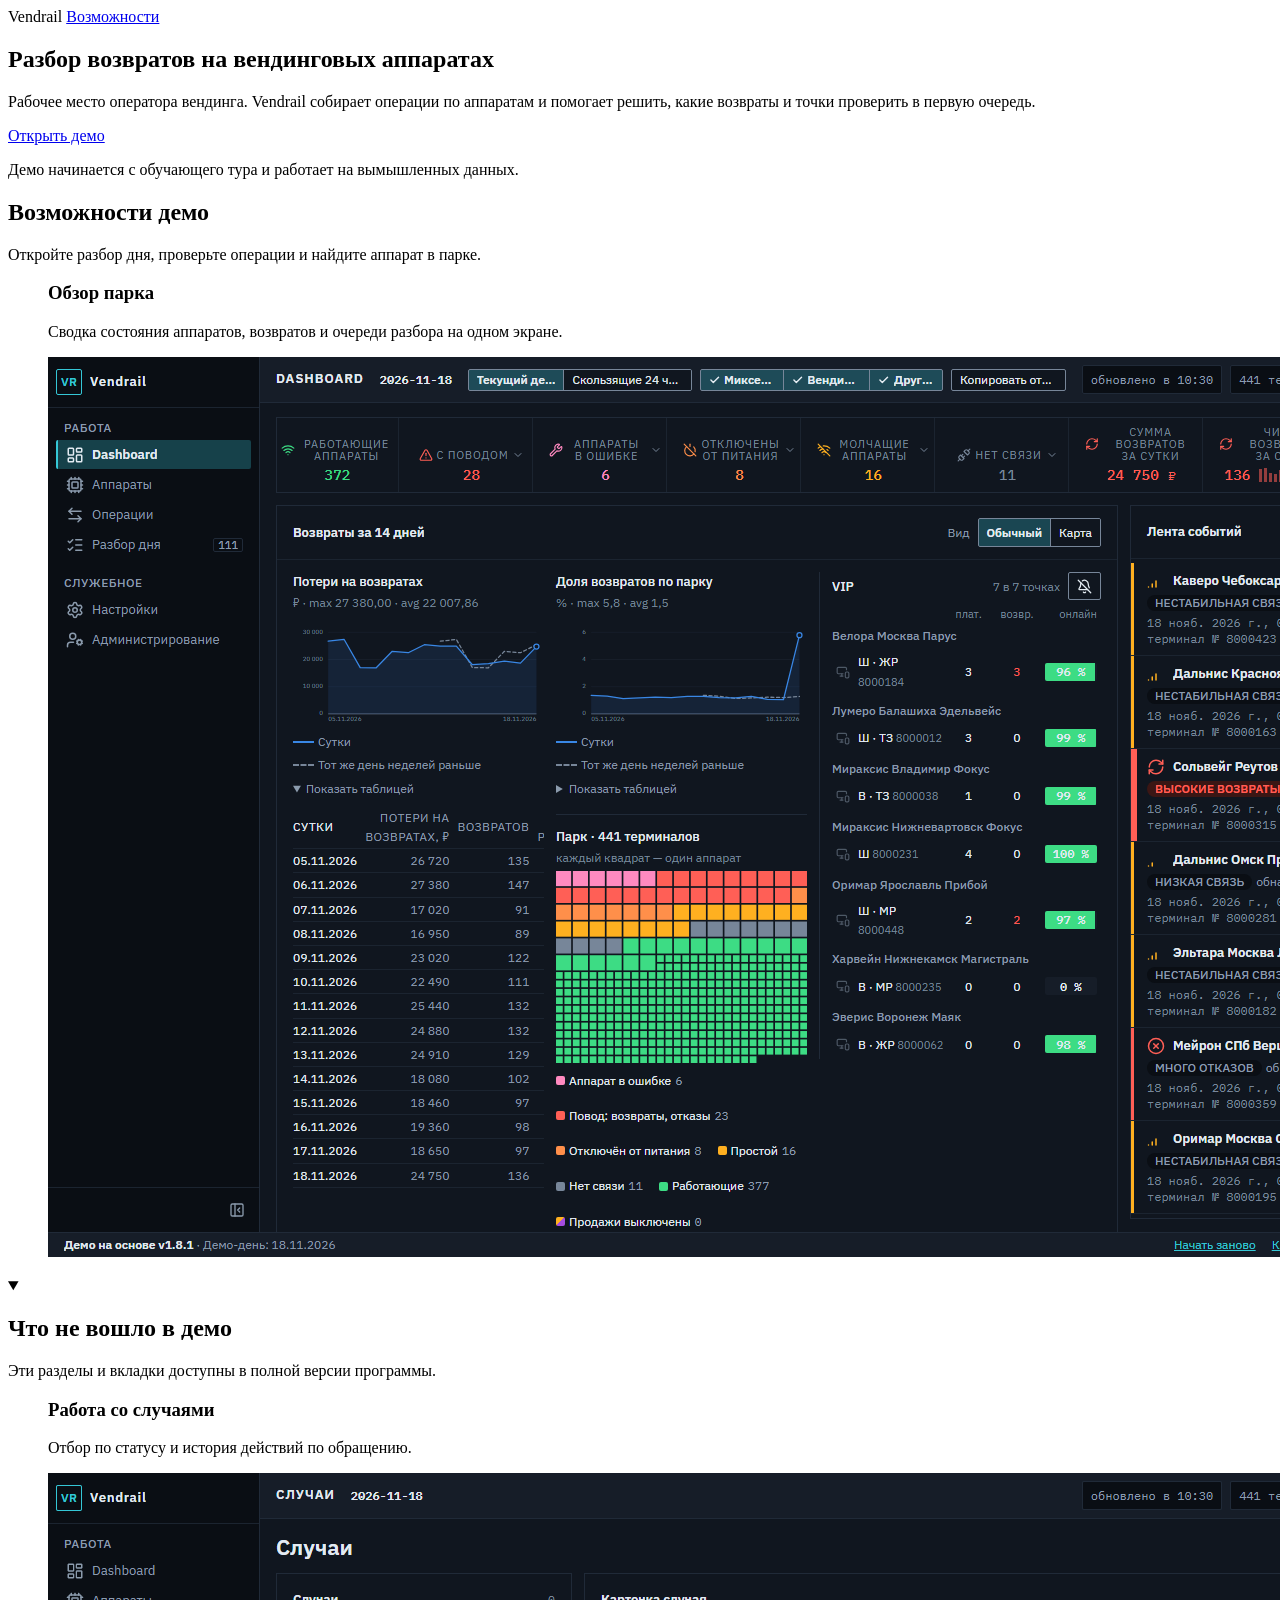
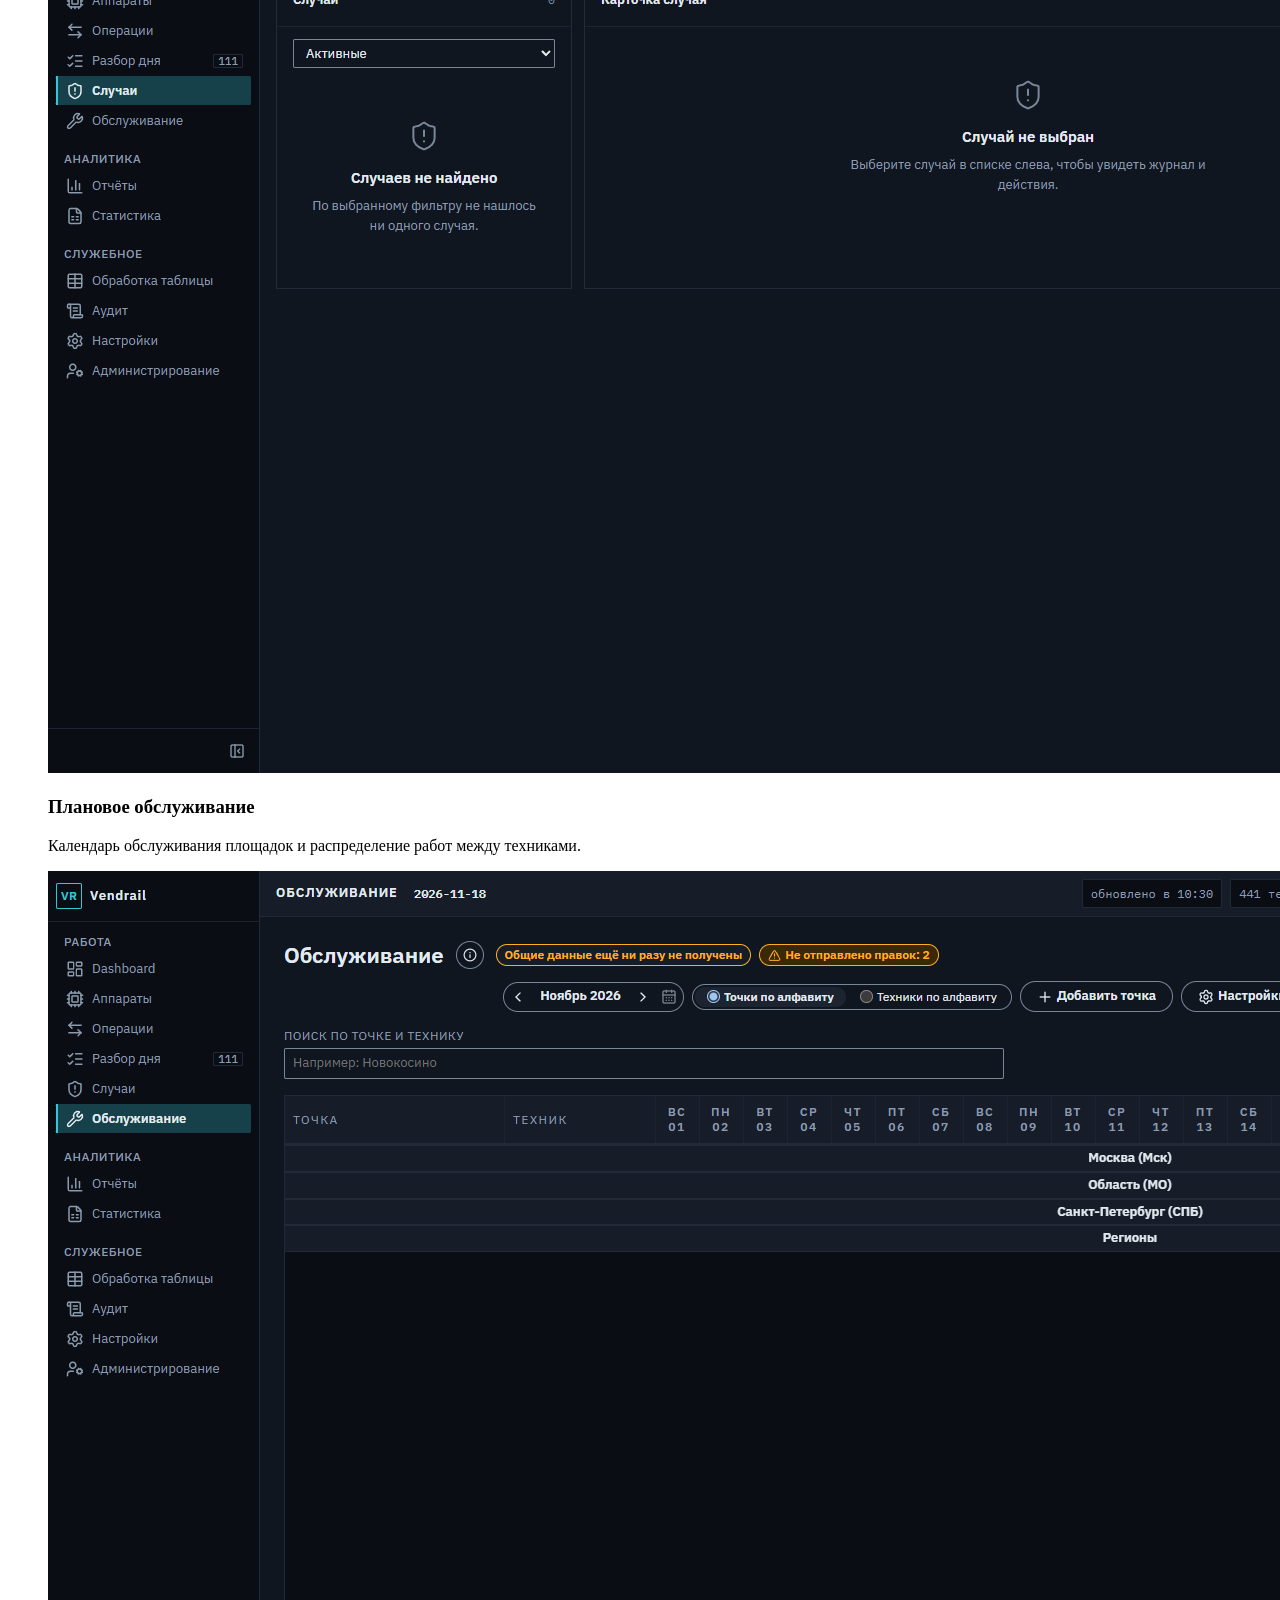
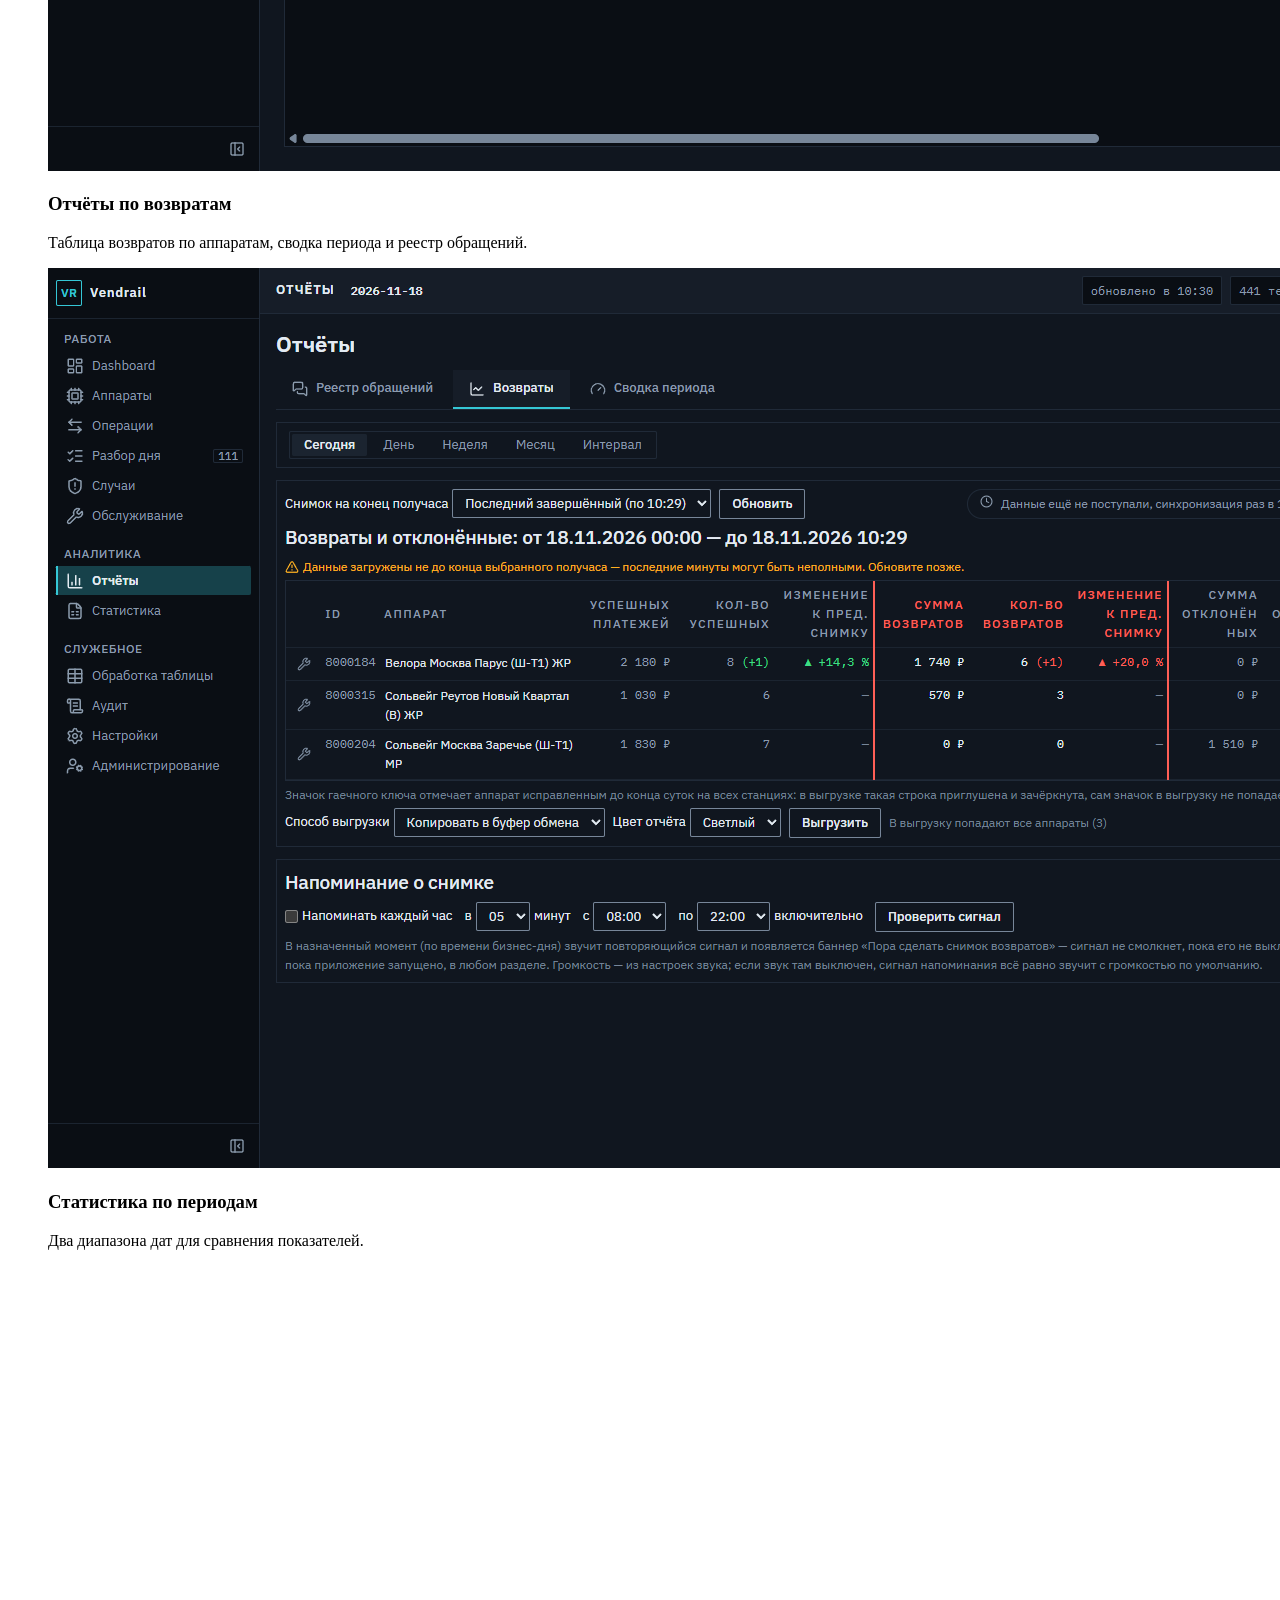
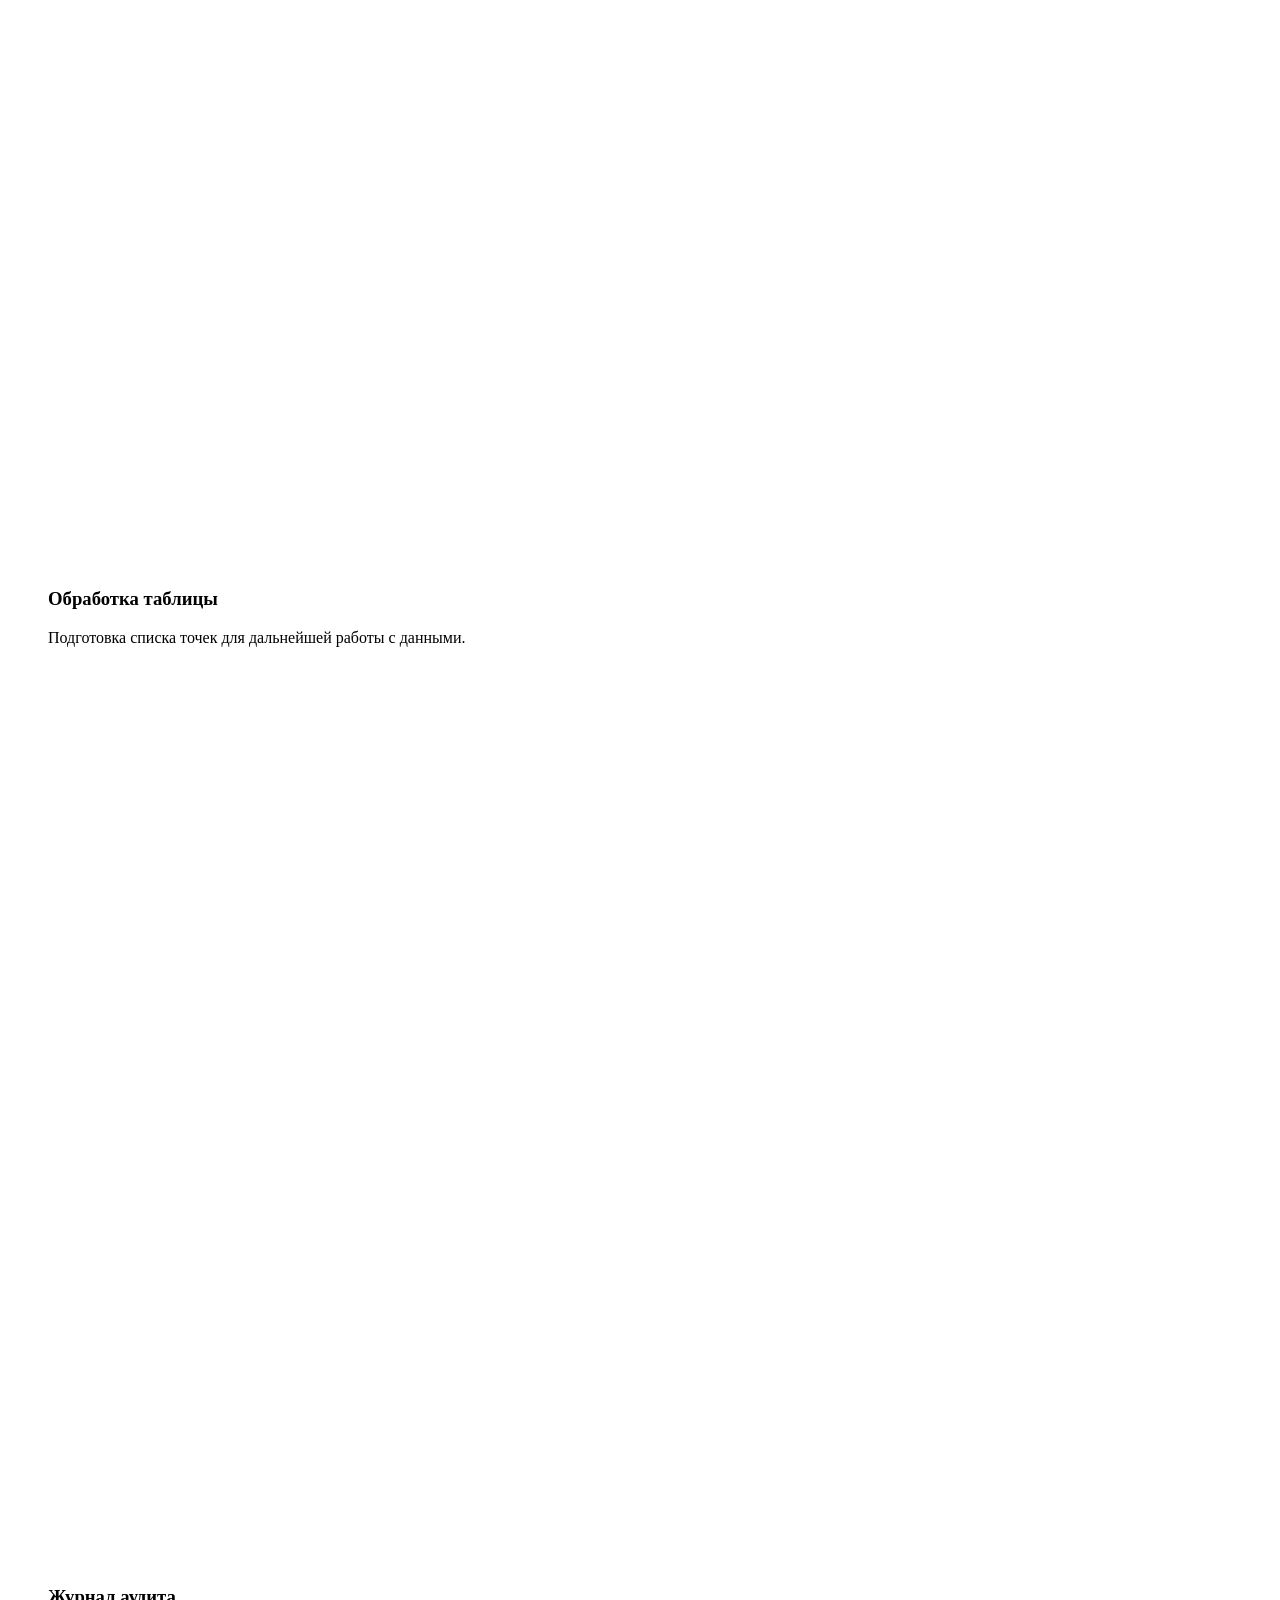
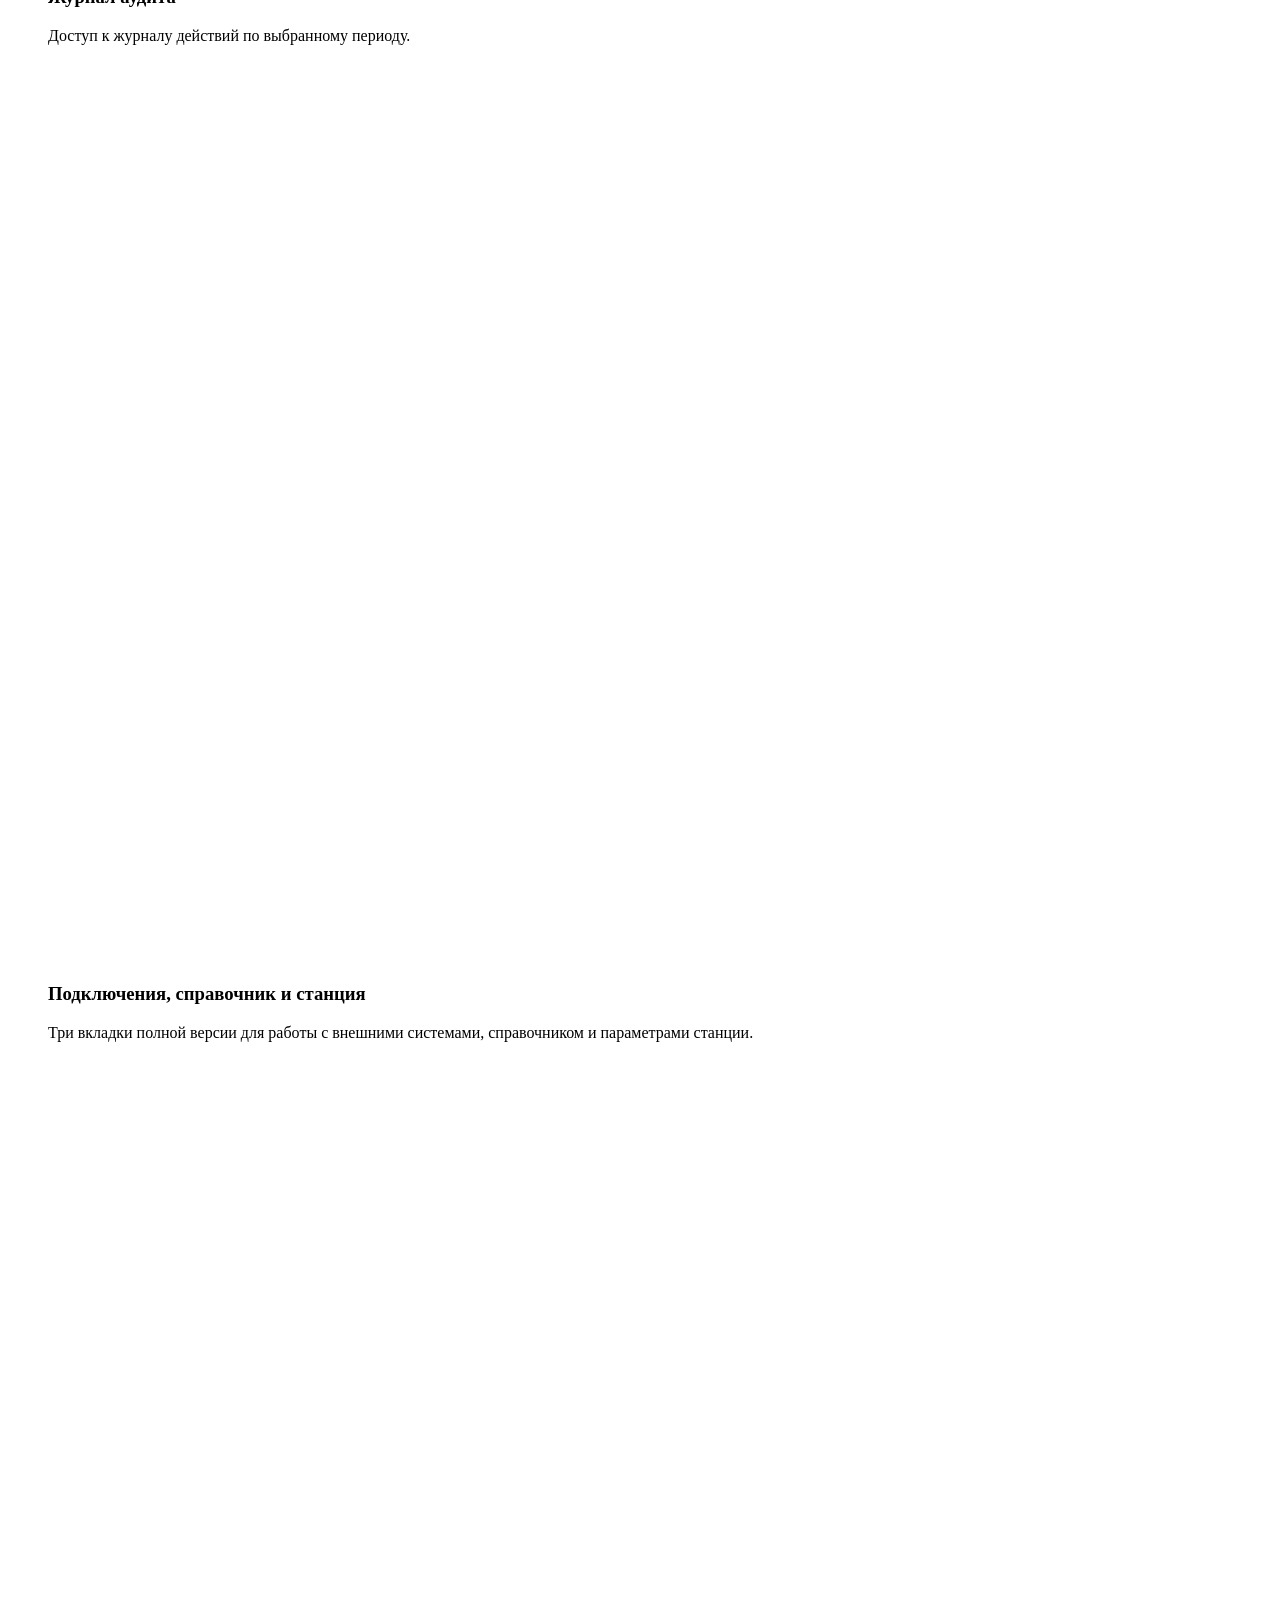
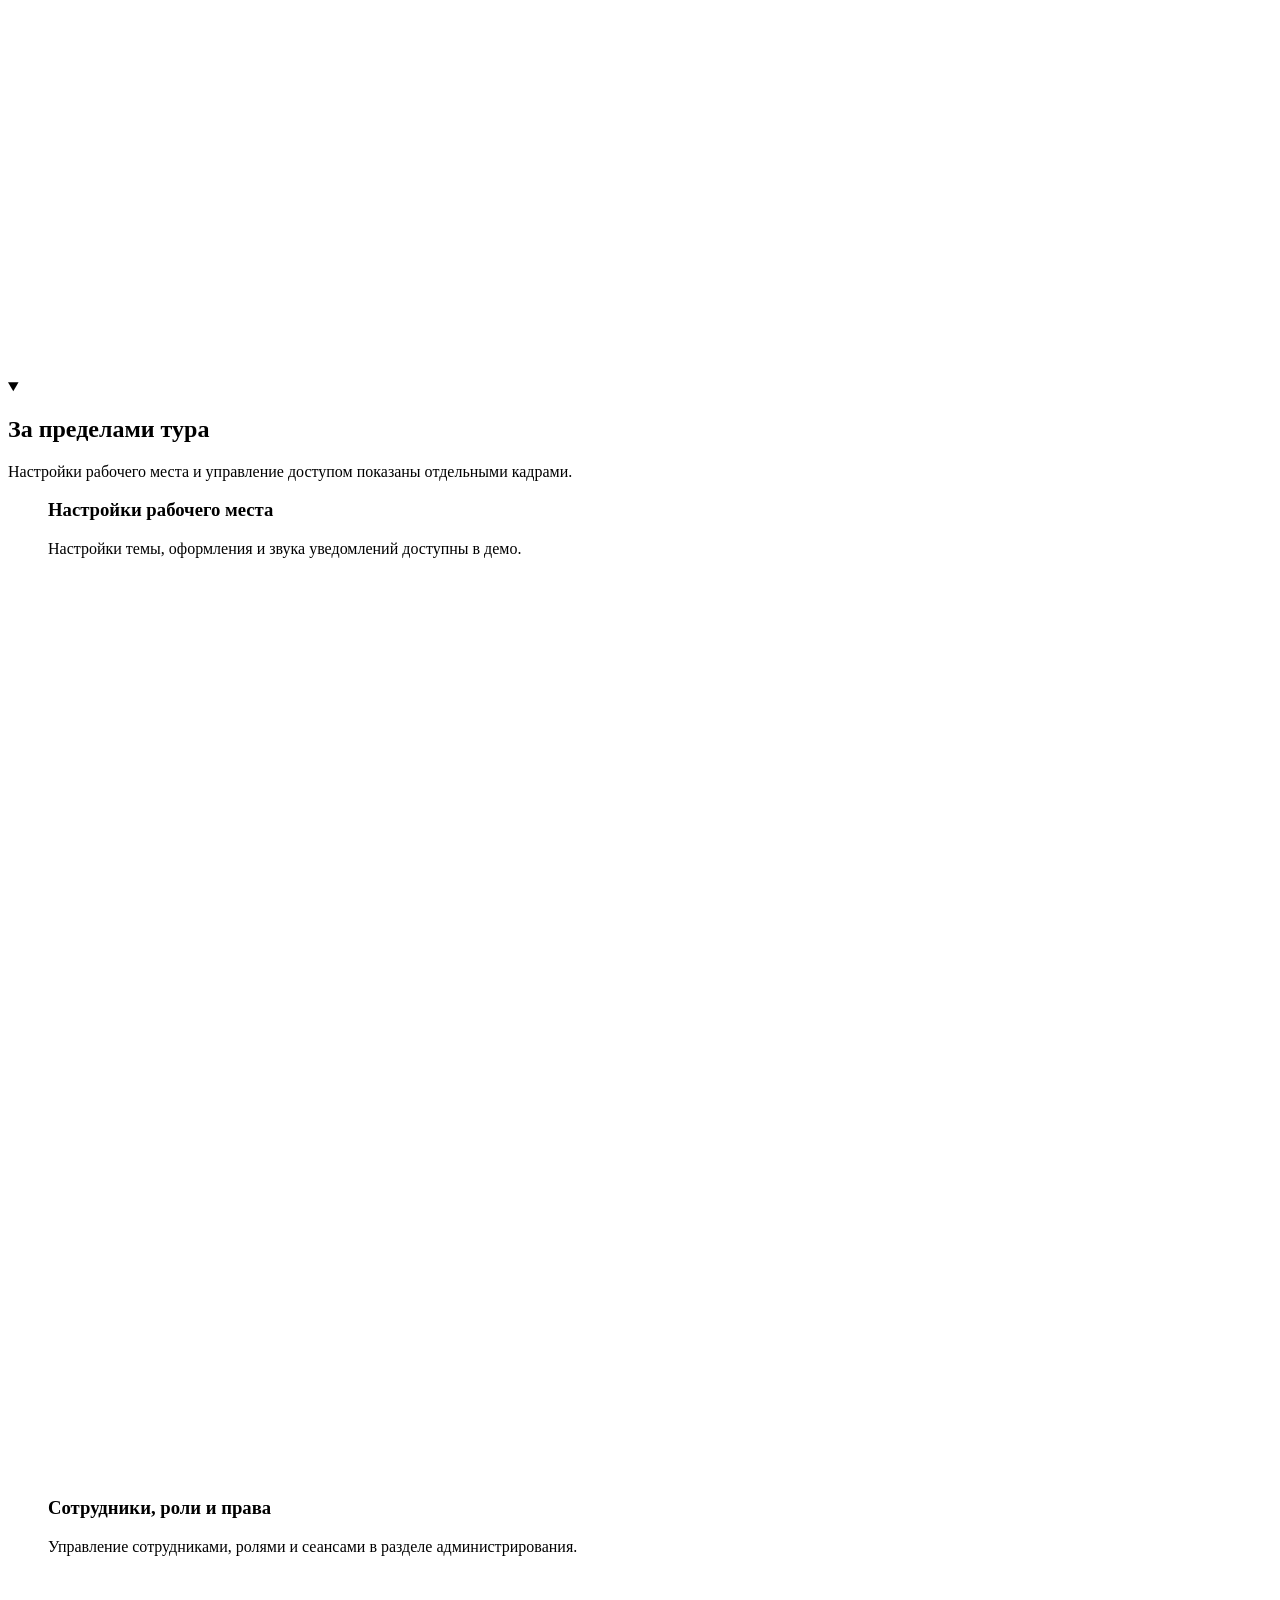
==== index.html @ b95a89e7 "site: restore ec18d0044195 {   "restoredFrom": "ec18d0044195898fd74615d93a159a1e157a59d4",   "treeSh" ====
<!doctype html>
<html lang="ru" data-skin="dispatch">
  <head>
    <meta charset="UTF-8">
    <meta name="viewport" content="width=device-width, initial-scale=1">
    <meta name="robots" content="noindex,nofollow">
    <!--
      Политика содержимого: страница статичная и без скриптов, всё грузится только с этого же адреса
      (стили, шрифты, скриншоты). Встроенных стилей и адресов data: нет. Директивы, которые не берут значение
      из default-src, заданы явно, как у демо.
    -->
    <meta
      http-equiv="Content-Security-Policy"
      content="default-src 'self'; script-src 'none'; style-src 'self'; img-src 'self'; font-src 'self'; connect-src 'none'; object-src 'none'; base-uri 'none'; form-action 'none'"
    >
    <title>Vendrail</title>
    <link rel="stylesheet" crossorigin href="/vendrail-site/assets/landing-CLgbYy-5.css">
  </head>
  <body>
    <header class="topbar">
    <div class="shell topbar-inner">
      <span class="wordmark">Vendrail</span>
      <a href="#features">Возможности</a>
    </div>
  </header>
  <main class="shell">
    <section class="intro" aria-labelledby="purpose">
      <h1 id="purpose">Разбор возвратов на вендинговых аппаратах</h1>
      <p class="intro-description">Рабочее место оператора вендинга. Vendrail собирает операции по аппаратам и помогает решить, какие возвраты и точки проверить в первую очередь.</p>
      <a class="demo-button" href="./demo/">Открыть демо</a>
      <p class="demo-note">Демо начинается с обучающего тура и работает на вымышленных данных.</p>
    </section>
    <section class="frame-group" aria-labelledby="features">
      <h2 id="features">Возможности демо</h2>
      <p>Откройте разбор дня, проверьте операции и найдите аппарат в парке.</p>
      <div class="frame-grid"><figure class="frame">
    <figcaption class="frame-copy">
      <h3>Обзор парка</h3>
      <p>Сводка состояния аппаратов, возвратов и очереди разбора на одном экране.</p>
    </figcaption>
    <picture>
          <source srcset="./screens/dashboard.webp" type="image/webp">
          <img src="./screens/dashboard.png" alt="Обзор парка Vendrail с показателями и очередью разбора." width="1440" height="900" loading="lazy">
        </picture>
  </figure></div>
    </section>
    <details class="frame-group" id="not-in-demo" open>
    <summary><h2>Что не вошло в демо</h2></summary>
    <p>Эти разделы и вкладки доступны в полной версии программы.</p>
    <div class="frame-grid"><figure class="frame">
    <figcaption class="frame-copy">
      <h3>Работа со случаями</h3>
      <p>Отбор по статусу и история действий по обращению.</p>
    </figcaption>
    <picture>
          <source srcset="./screens/incidents.webp" type="image/webp">
          <img src="./screens/incidents.png" alt="Экран раздела «Случаи» с фильтрами и списком обращений." width="1440" height="900" loading="lazy">
        </picture>
  </figure>
<figure class="frame">
    <figcaption class="frame-copy">
      <h3>Плановое обслуживание</h3>
      <p>Календарь обслуживания площадок и распределение работ между техниками.</p>
    </figcaption>
    <picture>
          <source srcset="./screens/maintenance.webp" type="image/webp">
          <img src="./screens/maintenance.png" alt="Календарь обслуживания с площадками и днями месяца." width="1440" height="900" loading="lazy">
        </picture>
  </figure>
<figure class="frame">
    <figcaption class="frame-copy">
      <h3>Отчёты по возвратам</h3>
      <p>Таблица возвратов по аппаратам, сводка периода и реестр обращений.</p>
    </figcaption>
    <picture>
          <source srcset="./screens/reports.webp" type="image/webp">
          <img src="./screens/reports.png" alt="Вкладка «Возвраты» в разделе «Отчёты»." width="1440" height="900" loading="lazy">
        </picture>
  </figure>
<figure class="frame">
    <figcaption class="frame-copy">
      <h3>Статистика по периодам</h3>
      <p>Два диапазона дат для сравнения показателей.</p>
    </figcaption>
    <picture>
          <source srcset="./screens/statistics.webp" type="image/webp">
          <img src="./screens/statistics.png" alt="Вкладка «Сравнение периодов» с выбором дат и кнопкой построения отчёта." width="1440" height="900" loading="lazy">
        </picture>
  </figure>
<figure class="frame">
    <figcaption class="frame-copy">
      <h3>Обработка таблицы</h3>
      <p>Подготовка списка точек для дальнейшей работы с данными.</p>
    </figcaption>
    <picture>
          <source srcset="./screens/table-processing.webp" type="image/webp">
          <img src="./screens/table-processing.png" alt="Конвертор раздела «Обработка таблицы» с полем ввода списка точек." width="1440" height="900" loading="lazy">
        </picture>
  </figure>
<figure class="frame">
    <figcaption class="frame-copy">
      <h3>Журнал аудита</h3>
      <p>Доступ к журналу действий по выбранному периоду.</p>
    </figcaption>
    <picture>
          <source srcset="./screens/audit.webp" type="image/webp">
          <img src="./screens/audit.png" alt="Журнал аудита с набором фильтров по периоду." width="1440" height="900" loading="lazy">
        </picture>
  </figure>
<figure class="frame">
    <figcaption class="frame-copy">
      <h3>Подключения, справочник и станция</h3>
      <p>Три вкладки полной версии для работы с внешними системами, справочником и параметрами станции.</p>
    </figcaption>
    <picture>
          <source srcset="./screens/settings-full.webp" type="image/webp">
          <img src="./screens/settings-full.png" alt="Панель настроек с вкладками «Подключения», «Справочник» и «Станция»." width="1440" height="900" loading="lazy">
        </picture>
  </figure></div>
  </details>
    <details class="frame-group" open>
    <summary><h2>За пределами тура</h2></summary>
    <p>Настройки рабочего места и управление доступом показаны отдельными кадрами.</p>
    <div class="frame-grid"><figure class="frame">
    <figcaption class="frame-copy">
      <h3>Настройки рабочего места</h3>
      <p>Настройки темы, оформления и звука уведомлений доступны в демо.</p>
    </figcaption>
    <picture>
          <source srcset="./screens/settings.webp" type="image/webp">
          <img src="./screens/settings.png" alt="Раздел «Настройки» на вкладке «Рабочее место»." width="1440" height="900" loading="lazy">
        </picture>
  </figure>
<figure class="frame">
    <figcaption class="frame-copy">
      <h3>Сотрудники, роли и права</h3>
      <p>Управление сотрудниками, ролями и сеансами в разделе администрирования.</p>
    </figcaption>
    <picture>
          <source srcset="./screens/admin.webp" type="image/webp">
          <img src="./screens/admin.png" alt="Раздел «Администрирование» со списком сотрудников." width="1440" height="900" loading="lazy">
        </picture>
  </figure></div>
  </details>
  </main>
  </body>
</html>
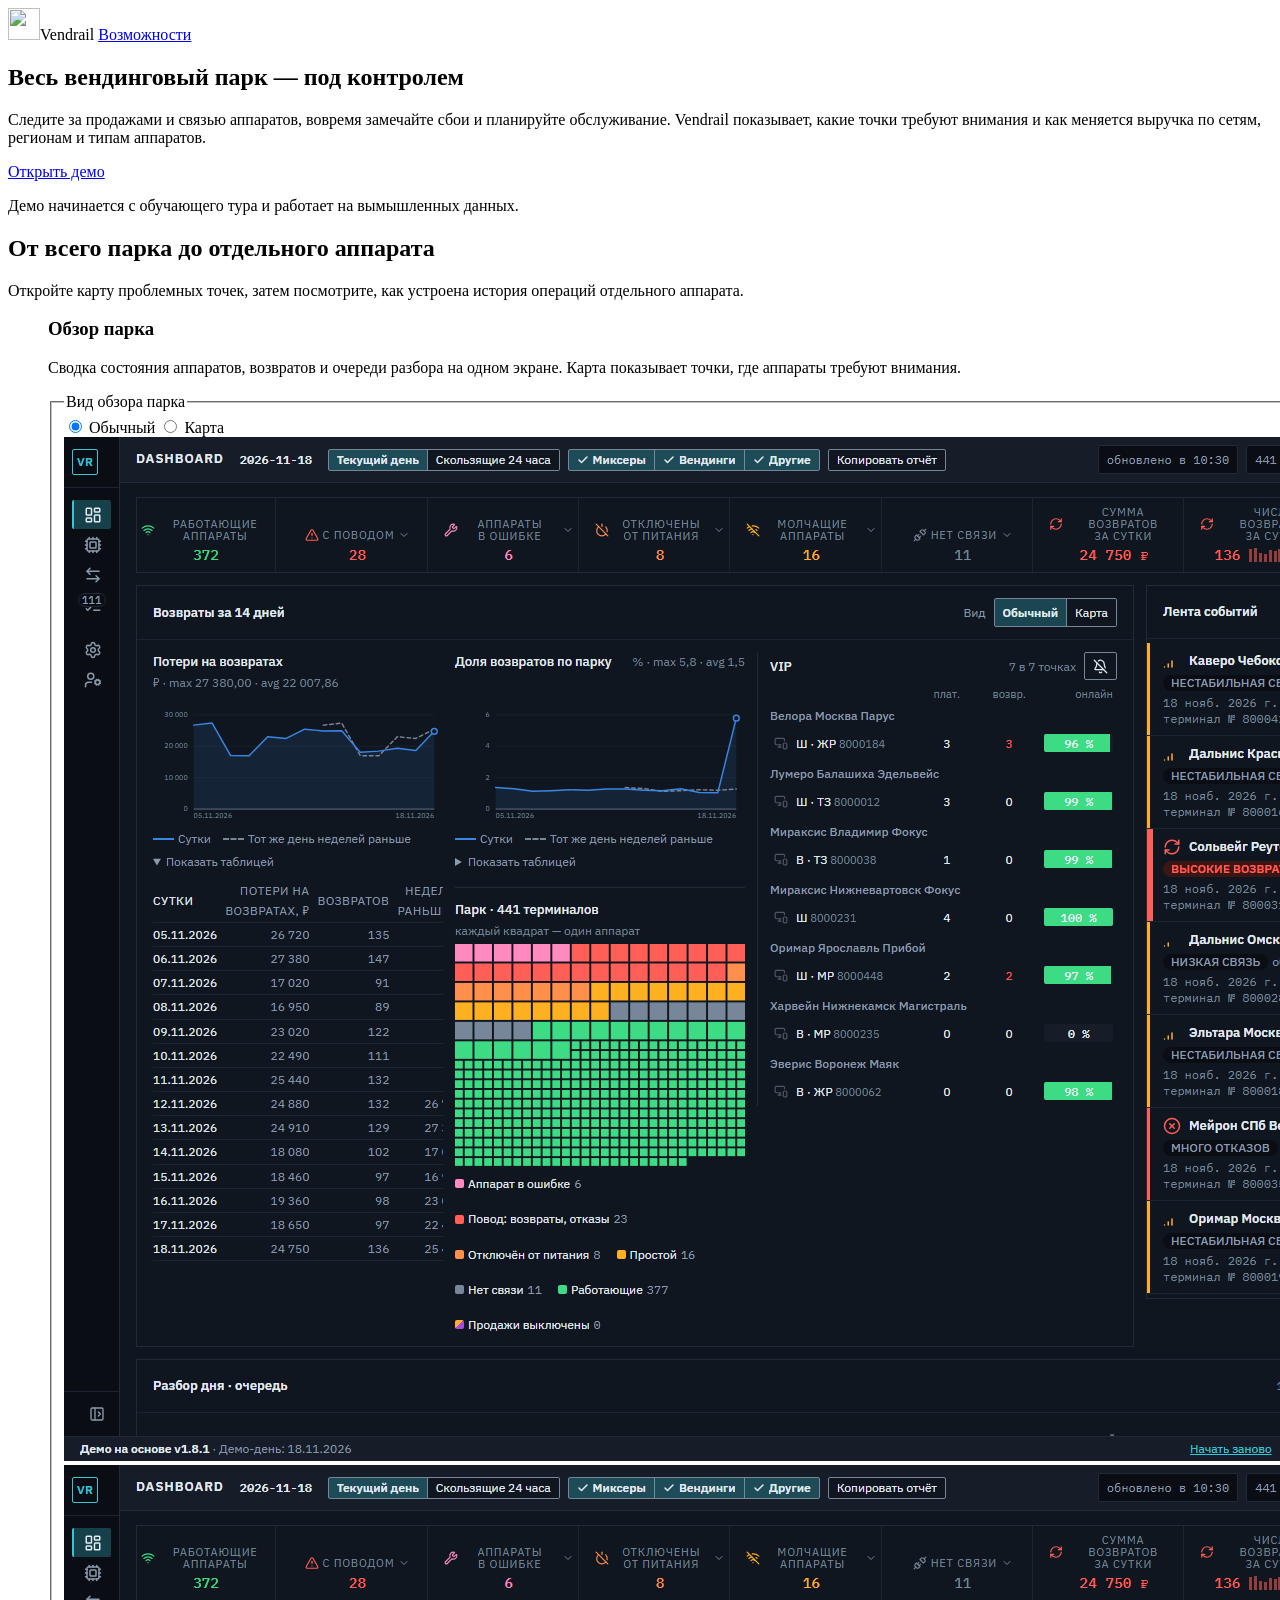
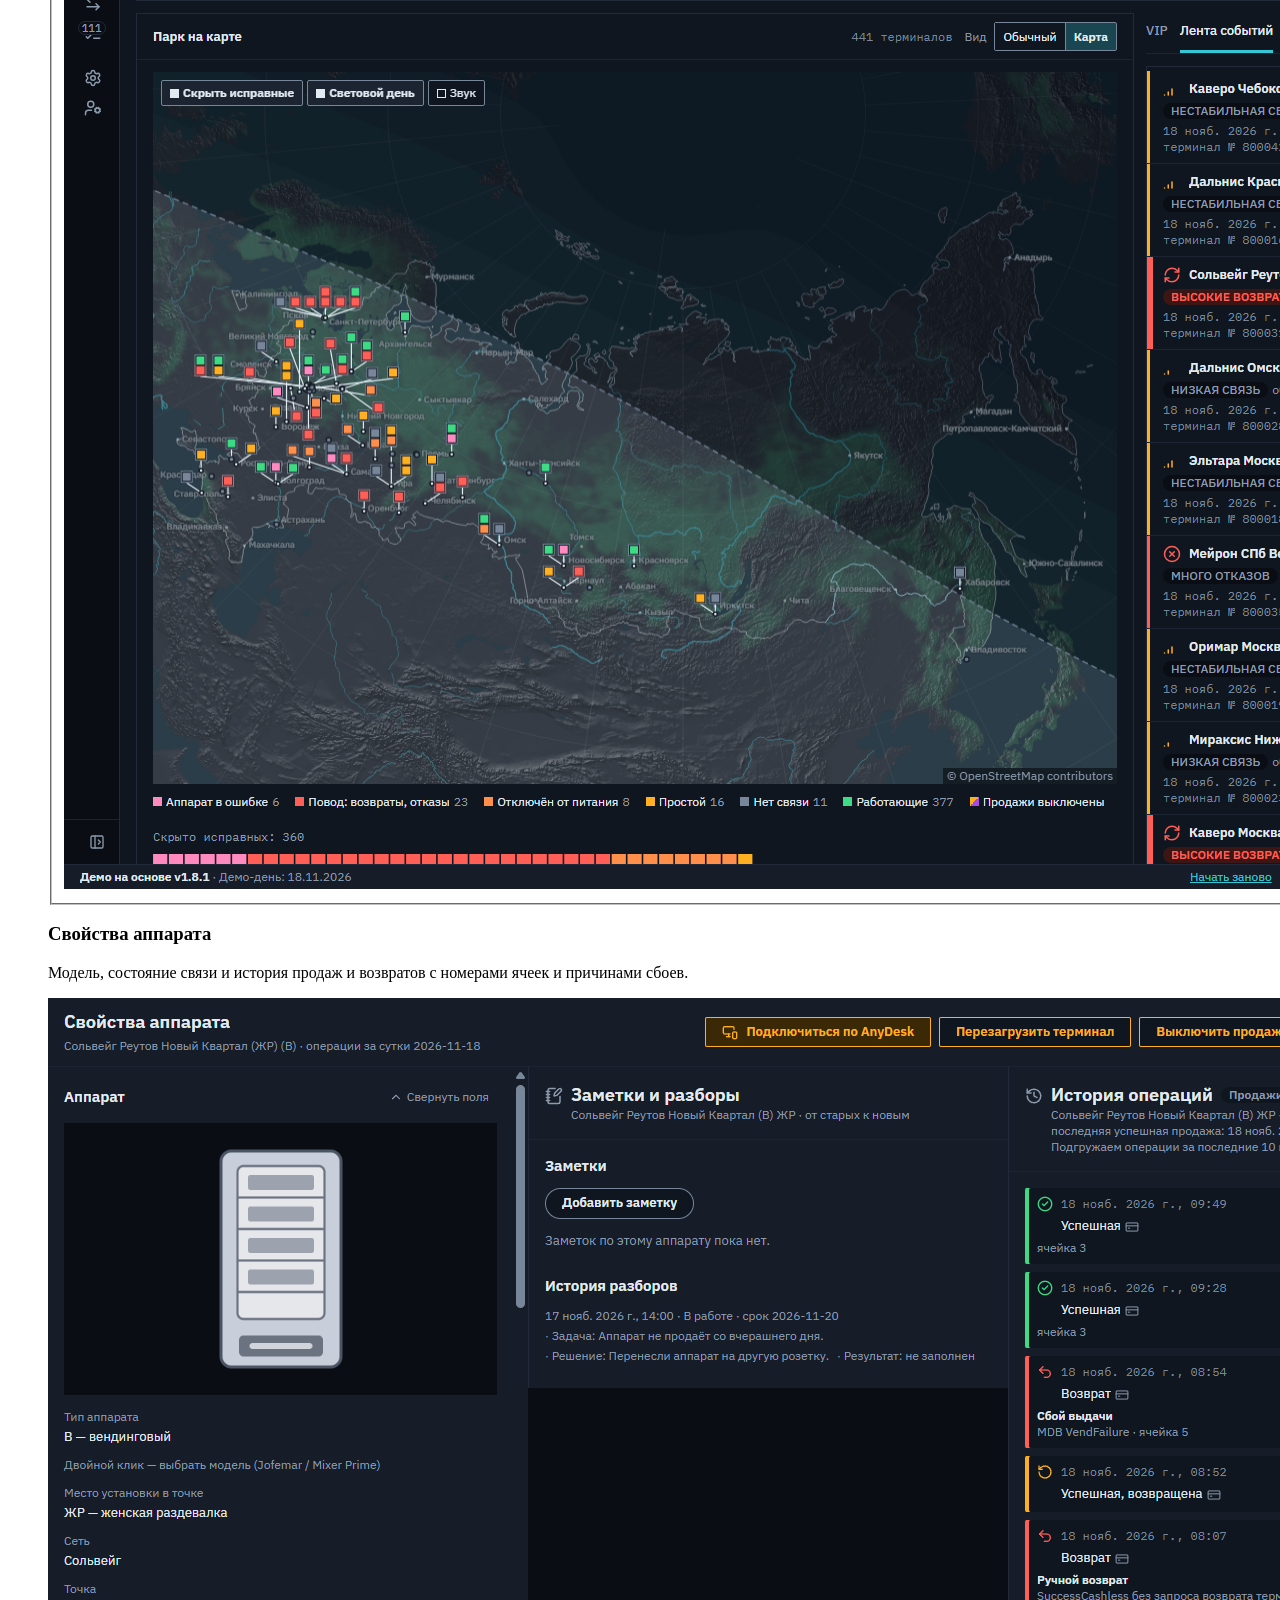
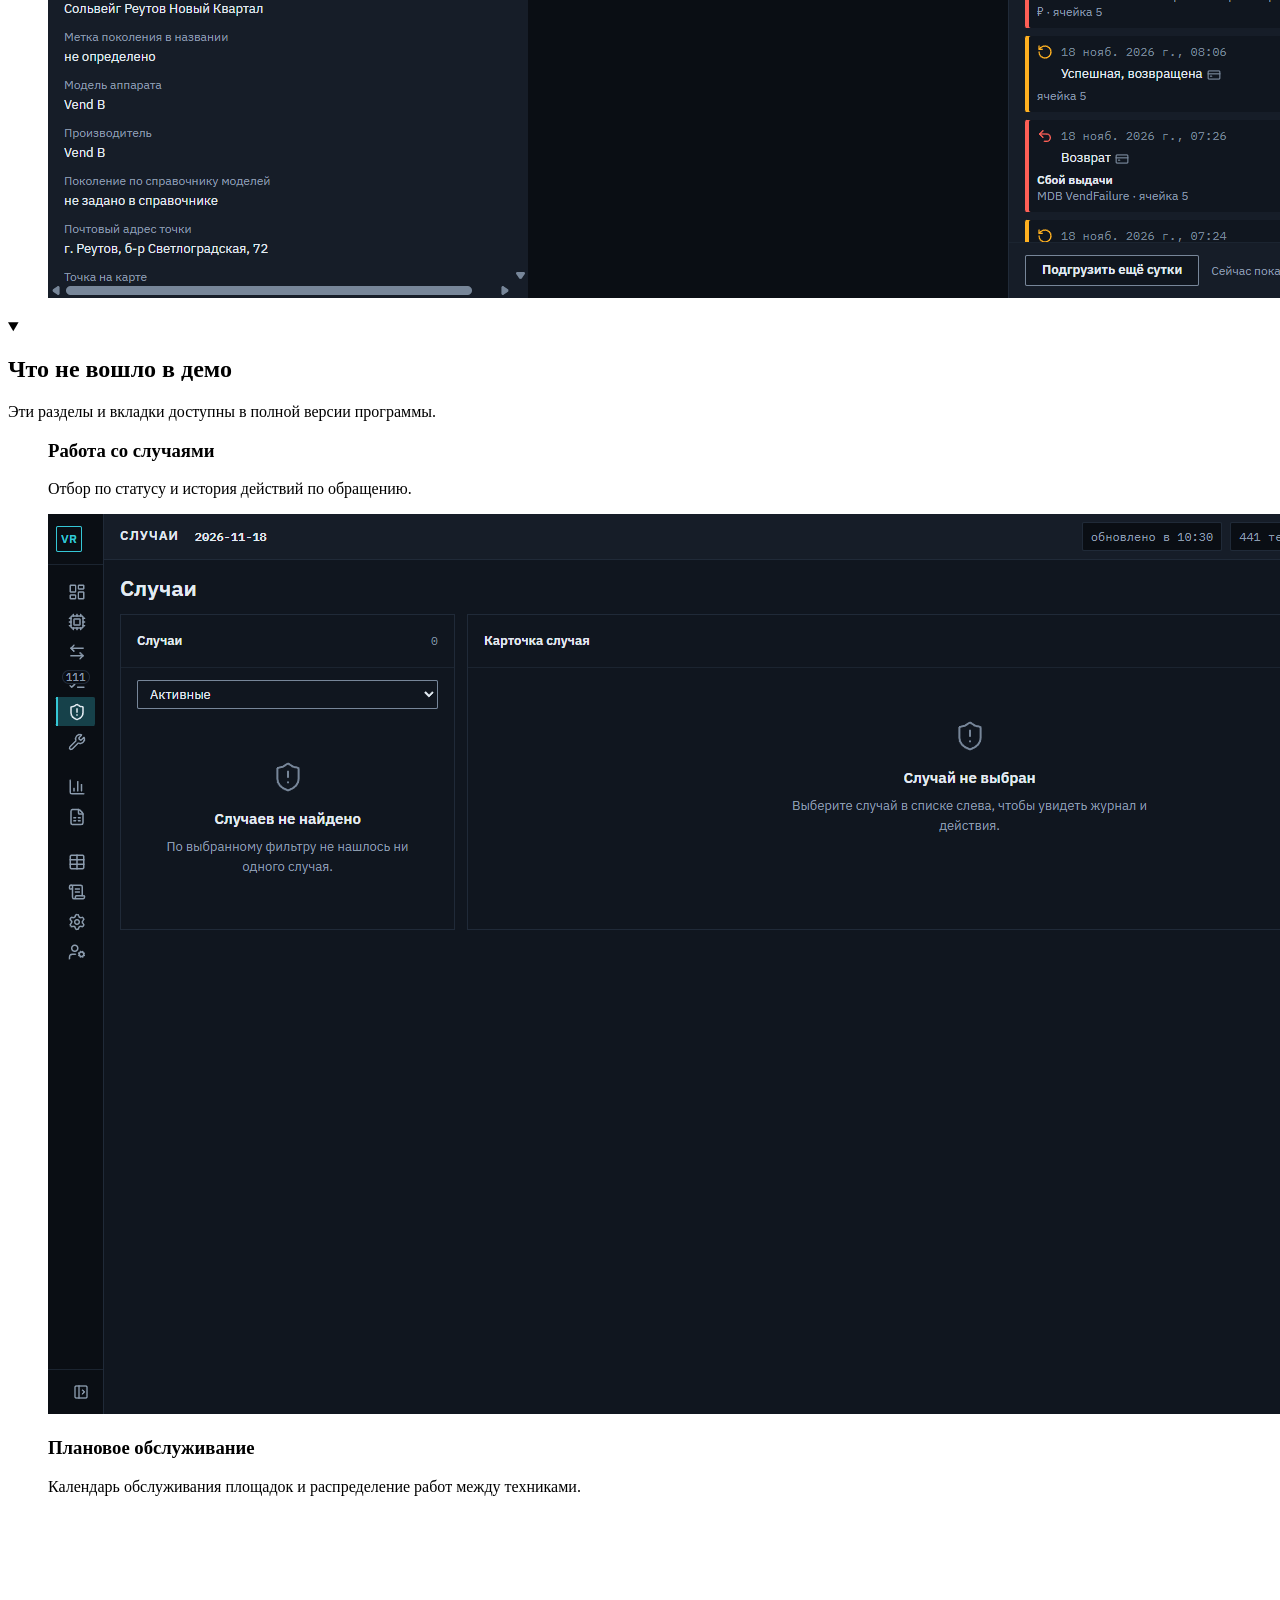
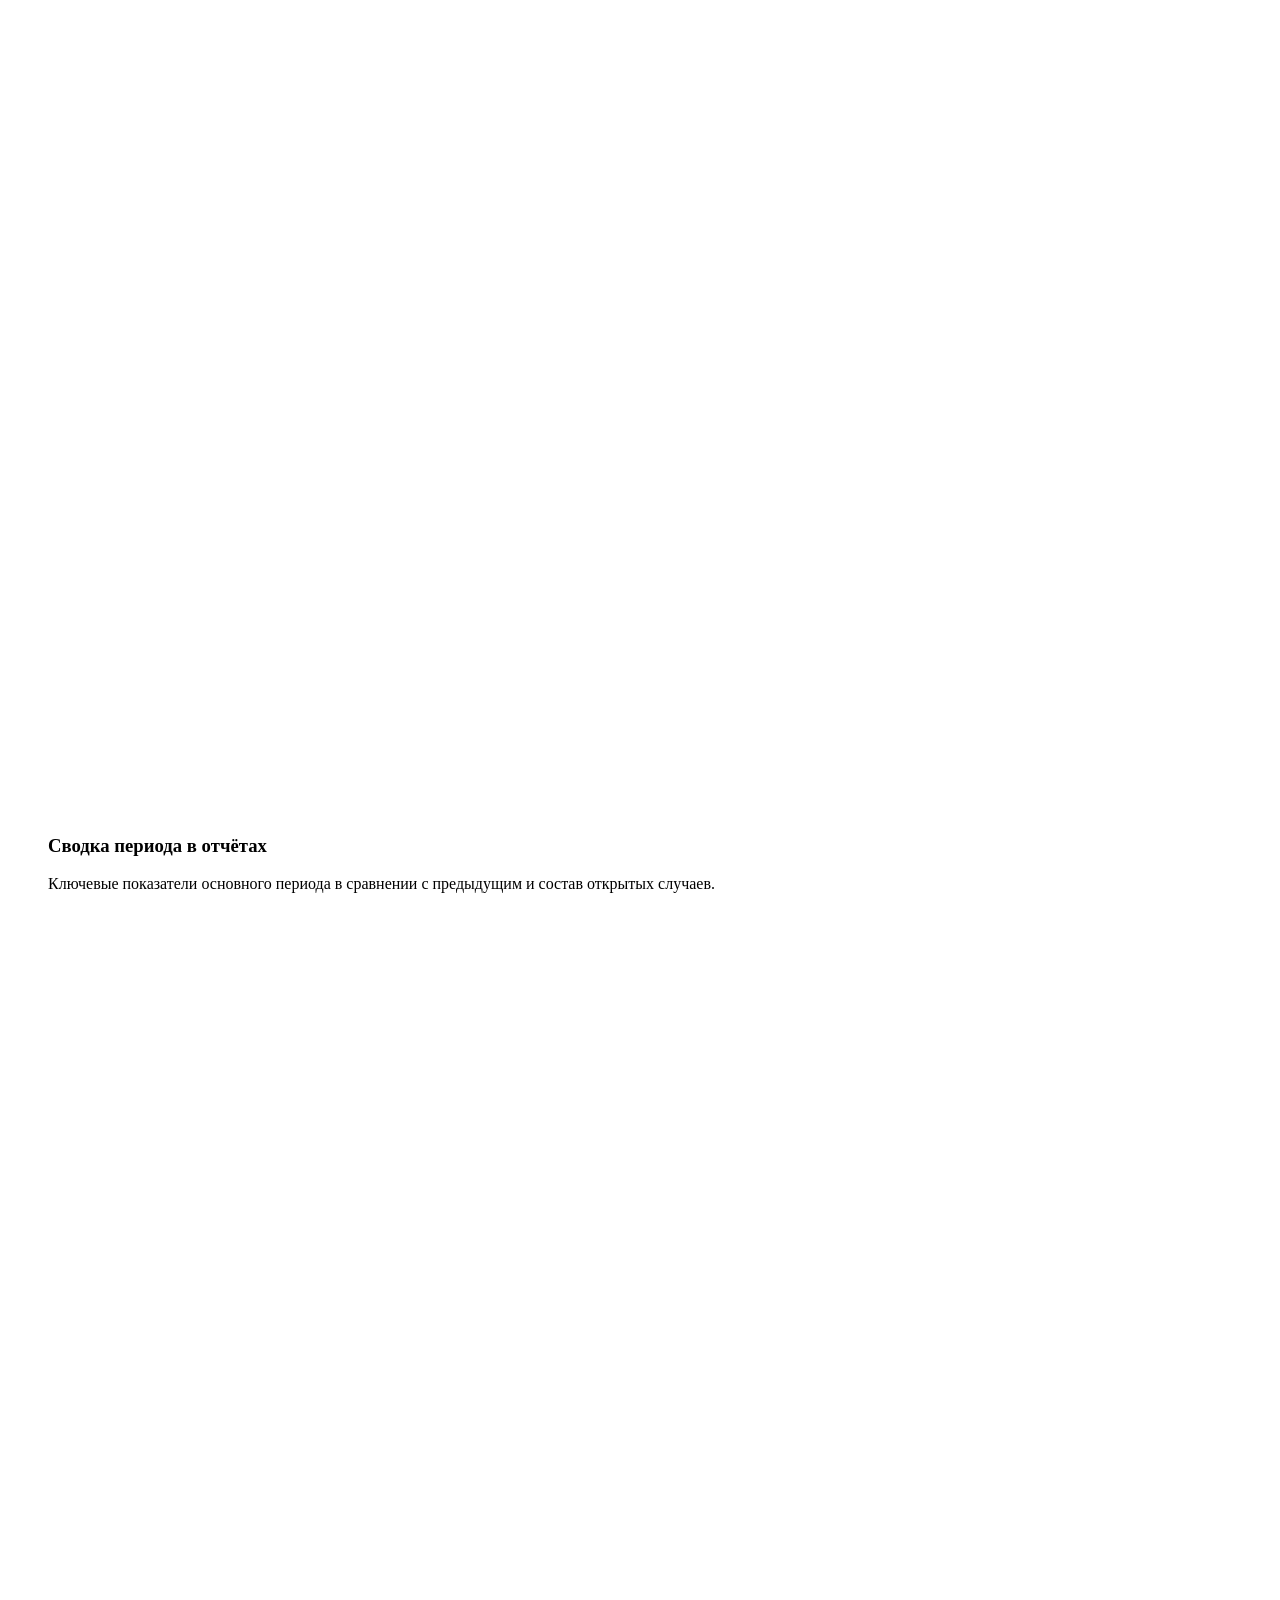
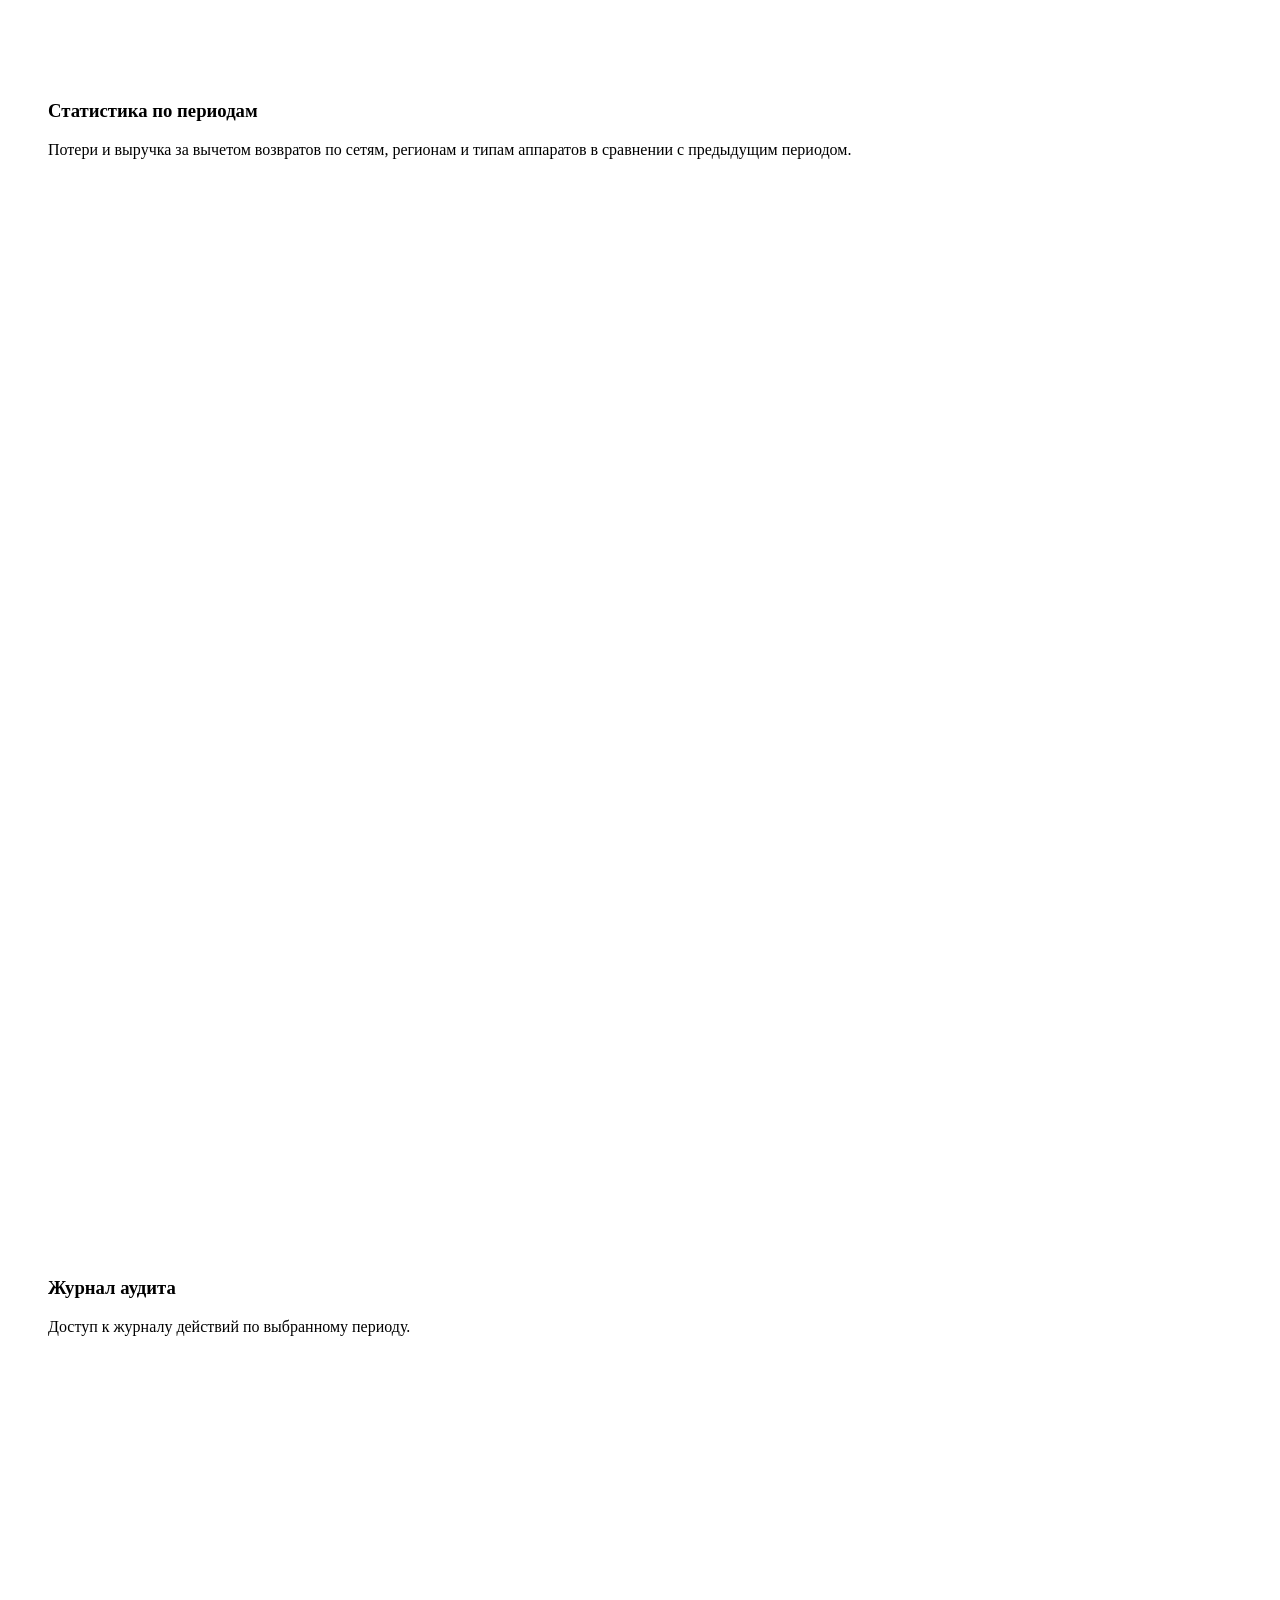
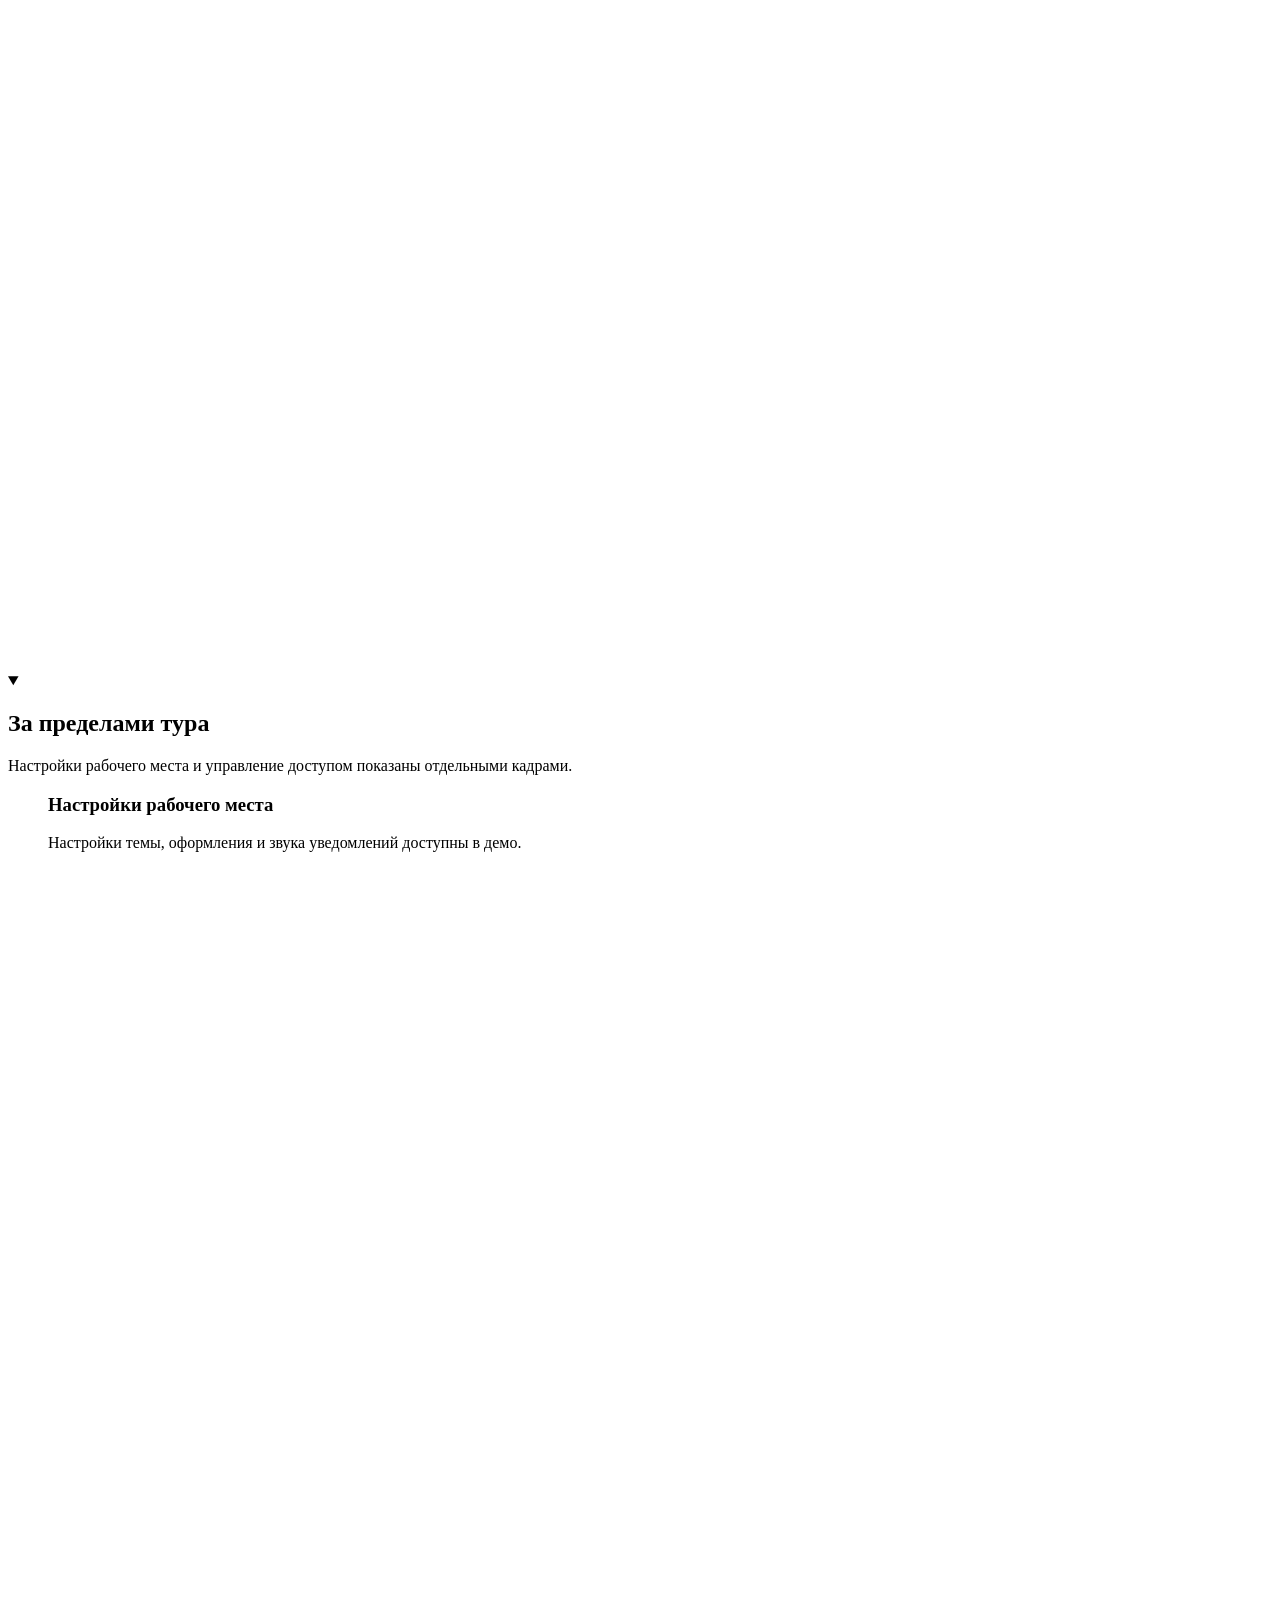
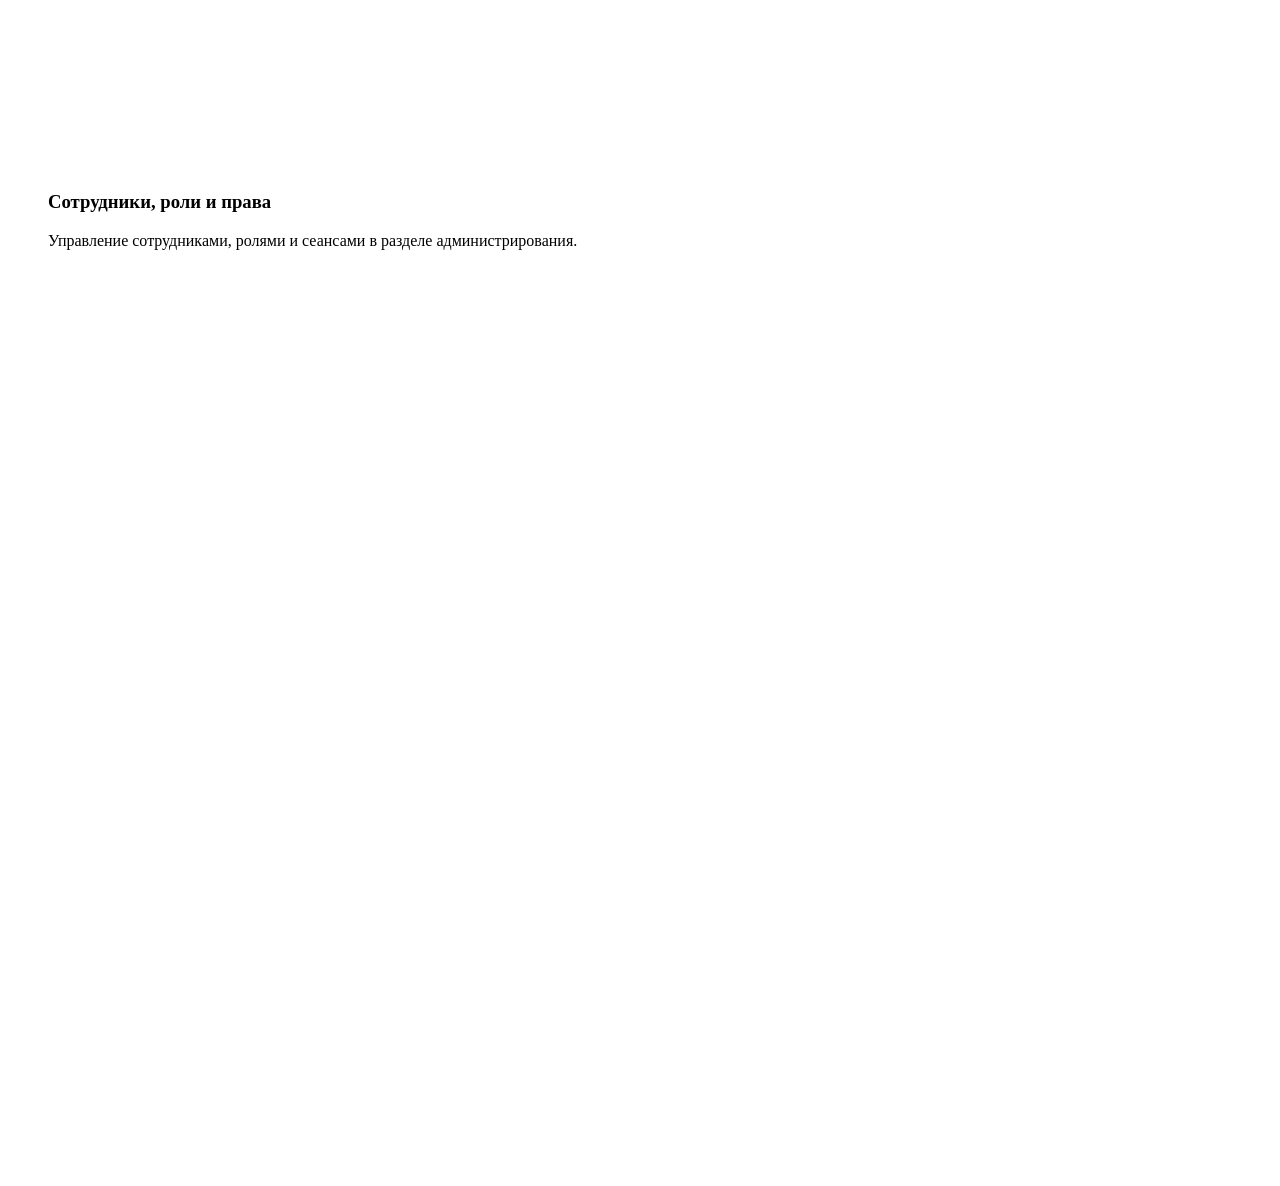
==== commit 9d0622e0: "site: v1.8.1 5d8f0559b85d {   "sourceSha": "b25ad6ddd9d84d8f954c35d74567f592797db27f",   "pinnedTag"" ====
--- a/index.html
+++ b/index.html
@@ -14,34 +14,56 @@
       content="default-src 'self'; script-src 'none'; style-src 'self'; img-src 'self'; font-src 'self'; connect-src 'none'; object-src 'none'; base-uri 'none'; form-action 'none'"
     >
     <title>Vendrail</title>
-    <link rel="stylesheet" crossorigin href="/vendrail-site/assets/landing-CLgbYy-5.css">
+    <link rel="stylesheet" crossorigin href="/vendrail-site/assets/landing-B6ltJKPW.css">
+  <link rel="icon" type="image/svg+xml" href="/vendrail-site/vendrail.svg">
   </head>
   <body>
     <header class="topbar">
     <div class="shell topbar-inner">
-      <span class="wordmark">Vendrail</span>
+      <span class="wordmark"><img src="/vendrail-site/vendrail.svg" alt="" width="32" height="32">Vendrail</span>
       <a href="#features">Возможности</a>
     </div>
   </header>
   <main class="shell">
     <section class="intro" aria-labelledby="purpose">
-      <h1 id="purpose">Разбор возвратов на вендинговых аппаратах</h1>
-      <p class="intro-description">Рабочее место оператора вендинга. Vendrail собирает операции по аппаратам и помогает решить, какие возвраты и точки проверить в первую очередь.</p>
+      <h1 id="purpose">Весь вендинговый парк — под контролем</h1>
+      <p class="intro-description">Следите за продажами и связью аппаратов, вовремя замечайте сбои и планируйте обслуживание. Vendrail показывает, какие точки требуют внимания и как меняется выручка по сетям, регионам и типам аппаратов.</p>
       <a class="demo-button" href="./demo/">Открыть демо</a>
       <p class="demo-note">Демо начинается с обучающего тура и работает на вымышленных данных.</p>
     </section>
     <section class="frame-group" aria-labelledby="features">
-      <h2 id="features">Возможности демо</h2>
-      <p>Откройте разбор дня, проверьте операции и найдите аппарат в парке.</p>
-      <div class="frame-grid"><figure class="frame">
+      <h2 id="features">От всего парка до отдельного аппарата</h2>
+      <p>Откройте карту проблемных точек, затем посмотрите, как устроена история операций отдельного аппарата.</p>
+      <div class="frame-grid frame-grid-featured"><figure class="frame">
     <figcaption class="frame-copy">
       <h3>Обзор парка</h3>
-      <p>Сводка состояния аппаратов, возвратов и очереди разбора на одном экране.</p>
+      <p>Сводка состояния аппаратов, возвратов и очереди разбора на одном экране. Карта показывает точки, где аппараты требуют внимания.</p>
+    </figcaption>
+    <fieldset class="fleet-views">
+      <legend class="visually-hidden">Вид обзора парка</legend>
+      <input class="visually-hidden" type="radio" name="fleet-view" id="fleet-view-overview" checked>
+      <label for="fleet-view-overview">Обычный</label>
+      <input class="visually-hidden" type="radio" name="fleet-view" id="fleet-view-map">
+      <label for="fleet-view-map">Карта</label>
+      <div class="fleet-preview fleet-preview-overview"><picture>
+    <source srcset="./screens/dashboard.webp" type="image/webp">
+    <img src="./screens/dashboard.png" alt="Обзор парка Vendrail с показателями и очередью разбора." width="1440" height="1024" loading="eager">
+  </picture></div>
+      <div class="fleet-preview fleet-preview-map"><picture>
+    <source srcset="./screens/dashboard-map.webp" type="image/webp">
+    <img src="./screens/dashboard-map.png" alt="Карта парка Vendrail с включённым фильтром «Скрыть исправные»." width="1440" height="1024" loading="lazy">
+  </picture></div>
+    </fieldset>
+  </figure>
+<figure class="frame">
+    <figcaption class="frame-copy">
+      <h3>Свойства аппарата</h3>
+      <p>Модель, состояние связи и история продаж и возвратов с номерами ячеек и причинами сбоев.</p>
     </figcaption>
     <picture>
-          <source srcset="./screens/dashboard.webp" type="image/webp">
-          <img src="./screens/dashboard.png" alt="Обзор парка Vendrail с показателями и очередью разбора." width="1440" height="900" loading="lazy">
-        </picture>
+    <source srcset="./screens/machine-properties.webp" type="image/webp">
+    <img src="./screens/machine-properties.png" alt="Свойства аппарата Vendrail с изображением модели, историей продаж и возвратов по ячейкам." width="1440" height="900" loading="lazy">
+  </picture>
   </figure></div>
     </section>
     <details class="frame-group" id="not-in-demo" open>
@@ -53,9 +75,9 @@
       <p>Отбор по статусу и история действий по обращению.</p>
     </figcaption>
     <picture>
-          <source srcset="./screens/incidents.webp" type="image/webp">
-          <img src="./screens/incidents.png" alt="Экран раздела «Случаи» с фильтрами и списком обращений." width="1440" height="900" loading="lazy">
-        </picture>
+    <source srcset="./screens/incidents.webp" type="image/webp">
+    <img src="./screens/incidents.png" alt="Экран раздела «Случаи» с фильтрами и списком обращений." width="1440" height="900" loading="lazy">
+  </picture>
   </figure>
 <figure class="frame">
     <figcaption class="frame-copy">
@@ -63,39 +85,29 @@
       <p>Календарь обслуживания площадок и распределение работ между техниками.</p>
     </figcaption>
     <picture>
-          <source srcset="./screens/maintenance.webp" type="image/webp">
-          <img src="./screens/maintenance.png" alt="Календарь обслуживания с площадками и днями месяца." width="1440" height="900" loading="lazy">
-        </picture>
+    <source srcset="./screens/maintenance.webp" type="image/webp">
+    <img src="./screens/maintenance.png" alt="Календарь обслуживания с площадками и днями месяца." width="1440" height="900" loading="lazy">
+  </picture>
   </figure>
 <figure class="frame">
     <figcaption class="frame-copy">
-      <h3>Отчёты по возвратам</h3>
-      <p>Таблица возвратов по аппаратам, сводка периода и реестр обращений.</p>
+      <h3>Сводка периода в отчётах</h3>
+      <p>Ключевые показатели основного периода в сравнении с предыдущим и состав открытых случаев.</p>
     </figcaption>
     <picture>
-          <source srcset="./screens/reports.webp" type="image/webp">
-          <img src="./screens/reports.png" alt="Вкладка «Возвраты» в разделе «Отчёты»." width="1440" height="900" loading="lazy">
-        </picture>
+    <source srcset="./screens/reports.webp" type="image/webp">
+    <img src="./screens/reports.png" alt="Построенная сводка периода в разделе «Отчёты»: ключевые показатели и состав открытых случаев." width="1440" height="768" loading="lazy">
+  </picture>
   </figure>
-<figure class="frame">
+<figure class="frame frame-wide">
     <figcaption class="frame-copy">
       <h3>Статистика по периодам</h3>
-      <p>Два диапазона дат для сравнения показателей.</p>
+      <p>Потери и выручка за вычетом возвратов по сетям, регионам и типам аппаратов в сравнении с предыдущим периодом.</p>
     </figcaption>
     <picture>
-          <source srcset="./screens/statistics.webp" type="image/webp">
-          <img src="./screens/statistics.png" alt="Вкладка «Сравнение периодов» с выбором дат и кнопкой построения отчёта." width="1440" height="900" loading="lazy">
-        </picture>
-  </figure>
-<figure class="frame">
-    <figcaption class="frame-copy">
-      <h3>Обработка таблицы</h3>
-      <p>Подготовка списка точек для дальнейшей работы с данными.</p>
-    </figcaption>
-    <picture>
-          <source srcset="./screens/table-processing.webp" type="image/webp">
-          <img src="./screens/table-processing.png" alt="Конвертор раздела «Обработка таблицы» с полем ввода списка точек." width="1440" height="900" loading="lazy">
-        </picture>
+    <source srcset="./screens/statistics.webp" type="image/webp">
+    <img src="./screens/statistics.png" alt="Готовый отчёт о потерях и чистой выручке с обезличенными названиями сетей и разбивкой по регионам и типам аппаратов." width="1440" height="1080" loading="lazy">
+  </picture>
   </figure>
 <figure class="frame">
     <figcaption class="frame-copy">
@@ -103,19 +115,9 @@
       <p>Доступ к журналу действий по выбранному периоду.</p>
     </figcaption>
     <picture>
-          <source srcset="./screens/audit.webp" type="image/webp">
-          <img src="./screens/audit.png" alt="Журнал аудита с набором фильтров по периоду." width="1440" height="900" loading="lazy">
-        </picture>
-  </figure>
-<figure class="frame">
-    <figcaption class="frame-copy">
-      <h3>Подключения, справочник и станция</h3>
-      <p>Три вкладки полной версии для работы с внешними системами, справочником и параметрами станции.</p>
-    </figcaption>
-    <picture>
-          <source srcset="./screens/settings-full.webp" type="image/webp">
-          <img src="./screens/settings-full.png" alt="Панель настроек с вкладками «Подключения», «Справочник» и «Станция»." width="1440" height="900" loading="lazy">
-        </picture>
+    <source srcset="./screens/audit.webp" type="image/webp">
+    <img src="./screens/audit.png" alt="Журнал аудита с набором фильтров по периоду." width="1440" height="900" loading="lazy">
+  </picture>
   </figure></div>
   </details>
     <details class="frame-group" open>
@@ -127,9 +129,9 @@
       <p>Настройки темы, оформления и звука уведомлений доступны в демо.</p>
     </figcaption>
     <picture>
-          <source srcset="./screens/settings.webp" type="image/webp">
-          <img src="./screens/settings.png" alt="Раздел «Настройки» на вкладке «Рабочее место»." width="1440" height="900" loading="lazy">
-        </picture>
+    <source srcset="./screens/settings.webp" type="image/webp">
+    <img src="./screens/settings.png" alt="Раздел «Настройки» на вкладке «Рабочее место»." width="1440" height="900" loading="lazy">
+  </picture>
   </figure>
 <figure class="frame">
     <figcaption class="frame-copy">
@@ -137,9 +139,9 @@
       <p>Управление сотрудниками, ролями и сеансами в разделе администрирования.</p>
     </figcaption>
     <picture>
-          <source srcset="./screens/admin.webp" type="image/webp">
-          <img src="./screens/admin.png" alt="Раздел «Администрирование» со списком сотрудников." width="1440" height="900" loading="lazy">
-        </picture>
+    <source srcset="./screens/admin.webp" type="image/webp">
+    <img src="./screens/admin.png" alt="Раздел «Администрирование» со списком сотрудников." width="1440" height="900" loading="lazy">
+  </picture>
   </figure></div>
   </details>
   </main>
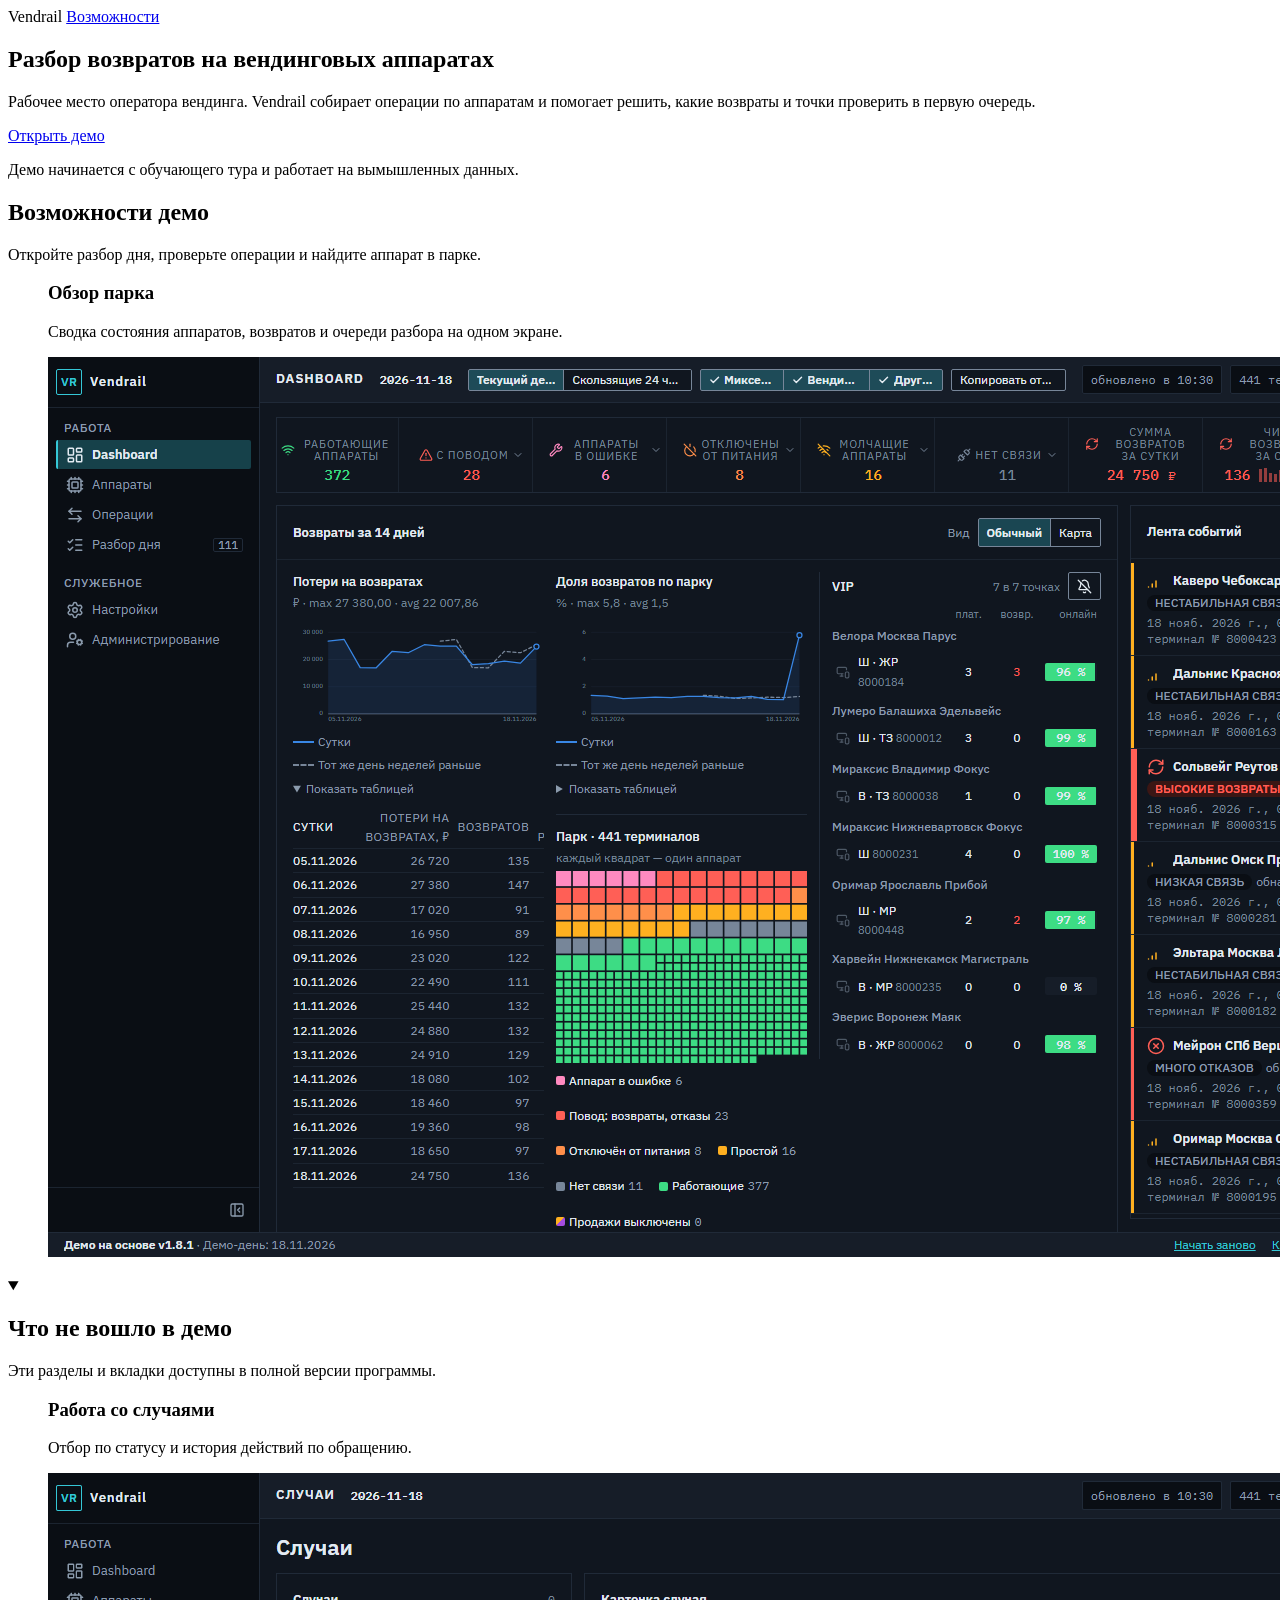
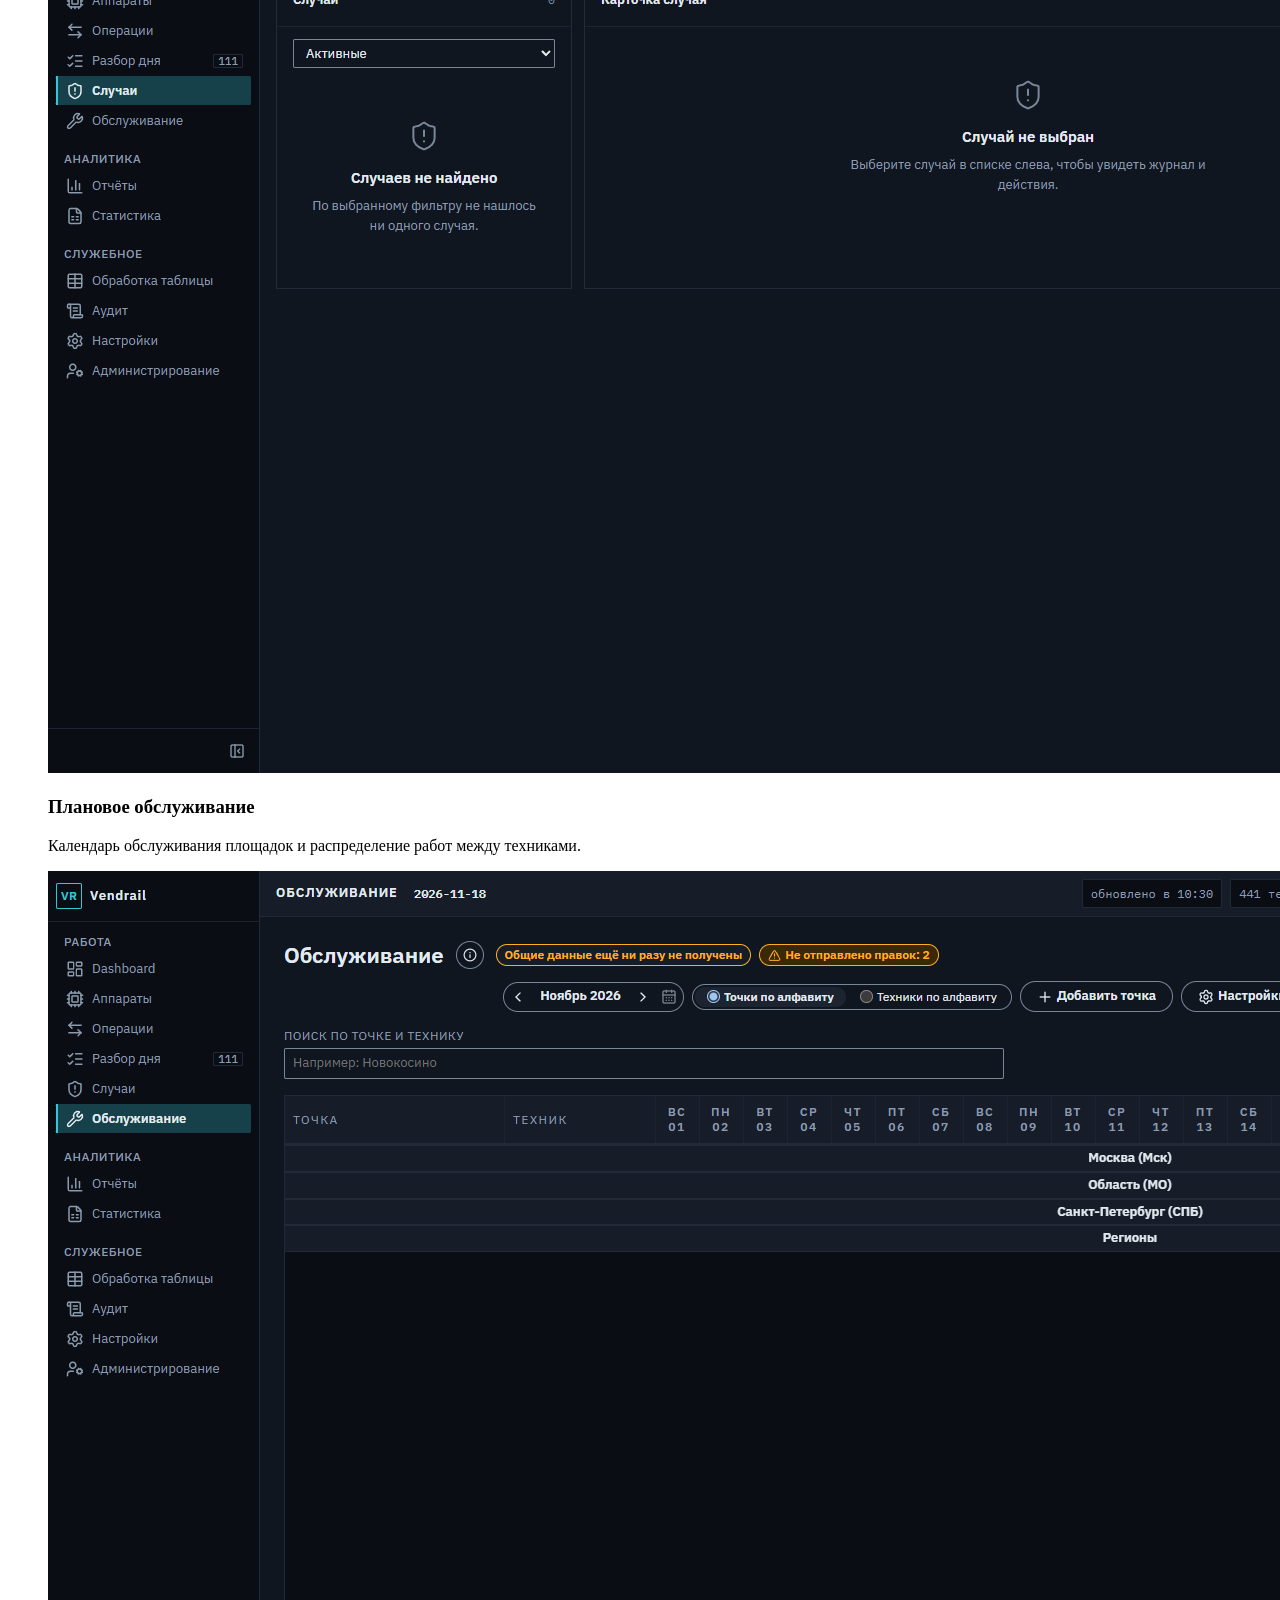
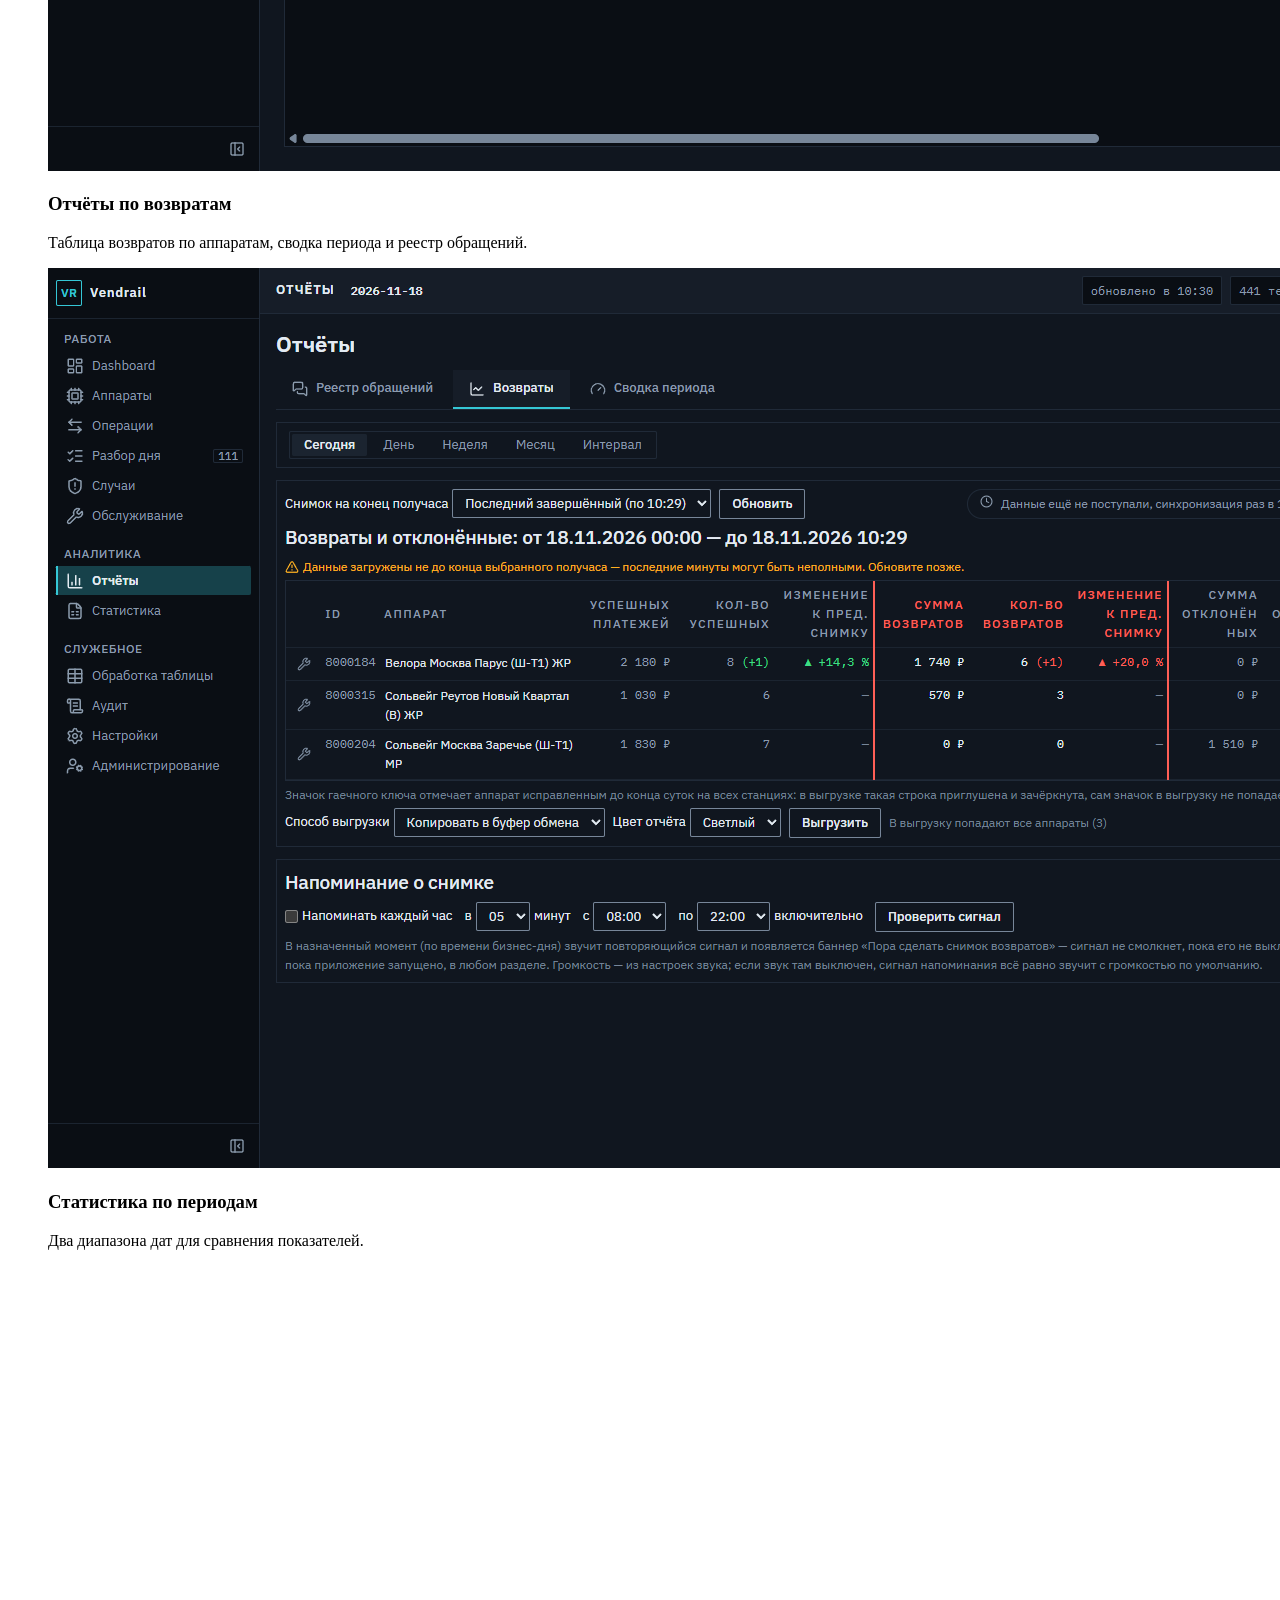
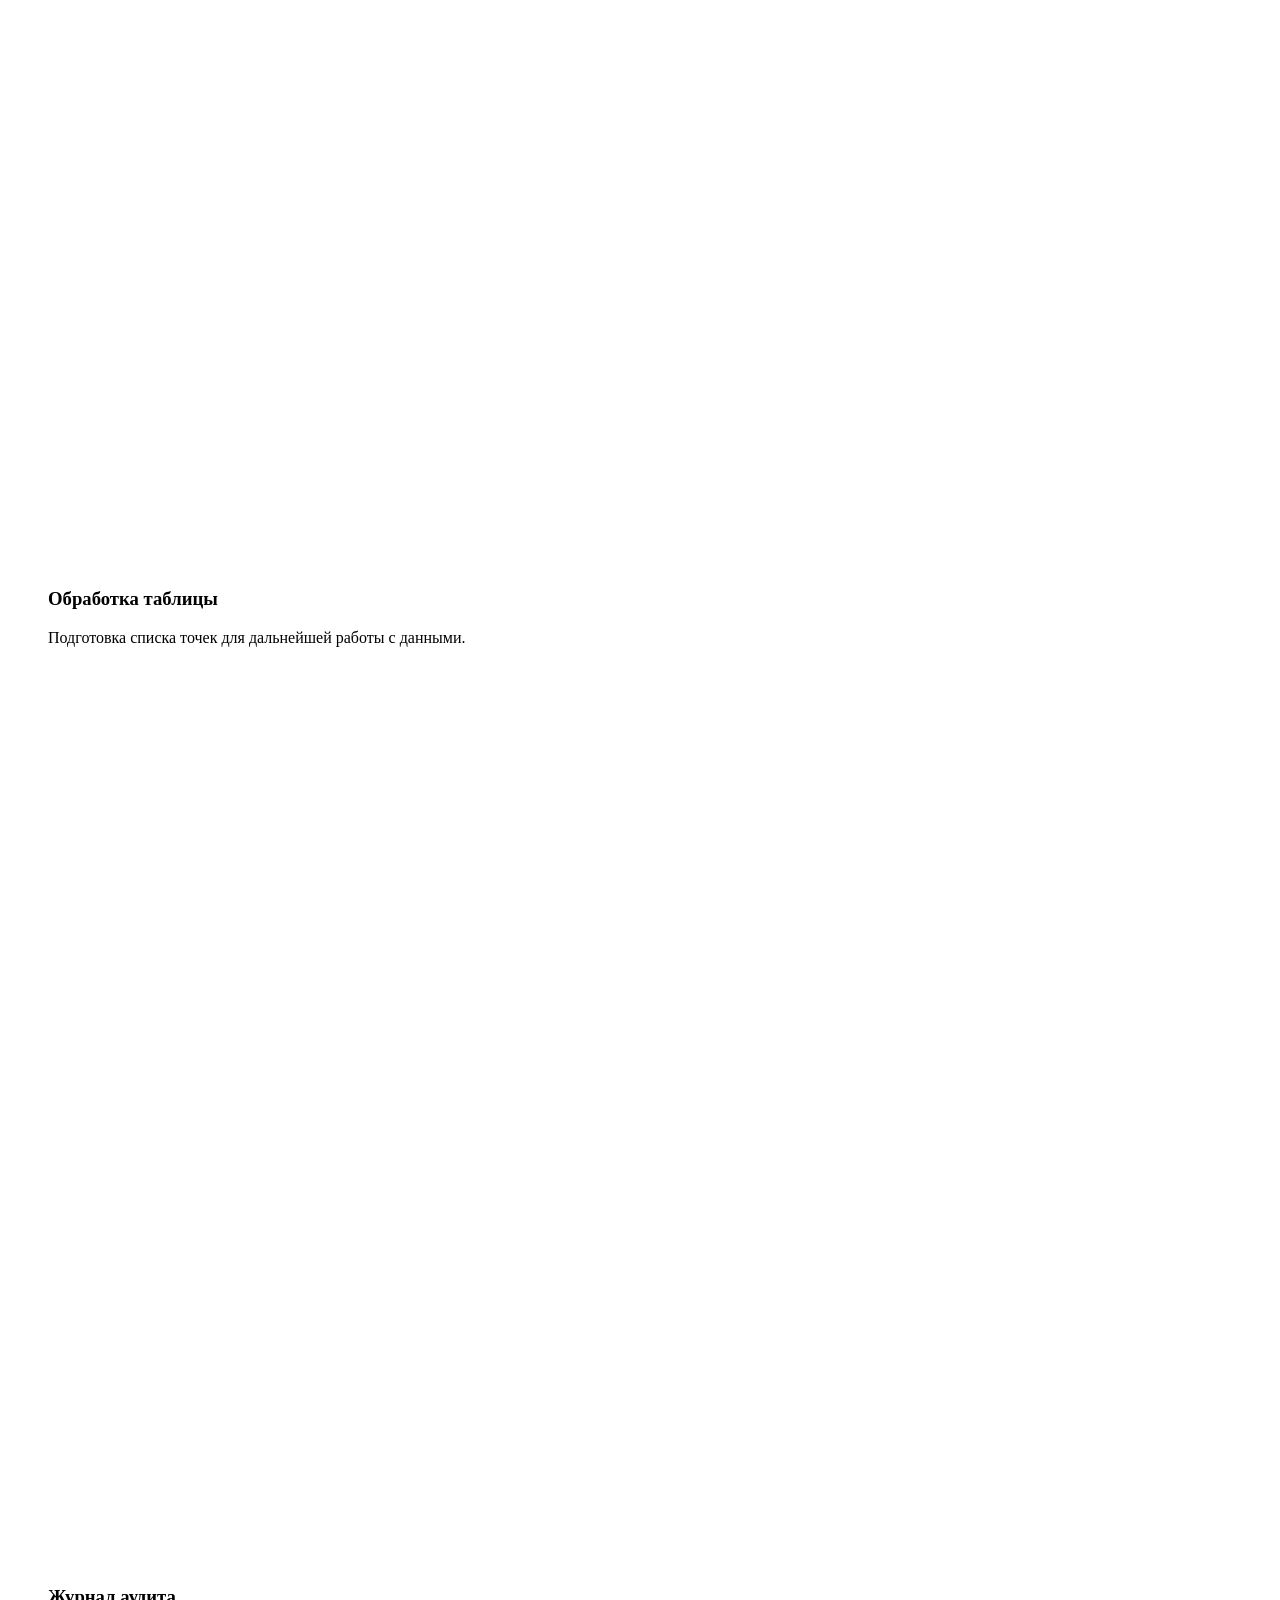
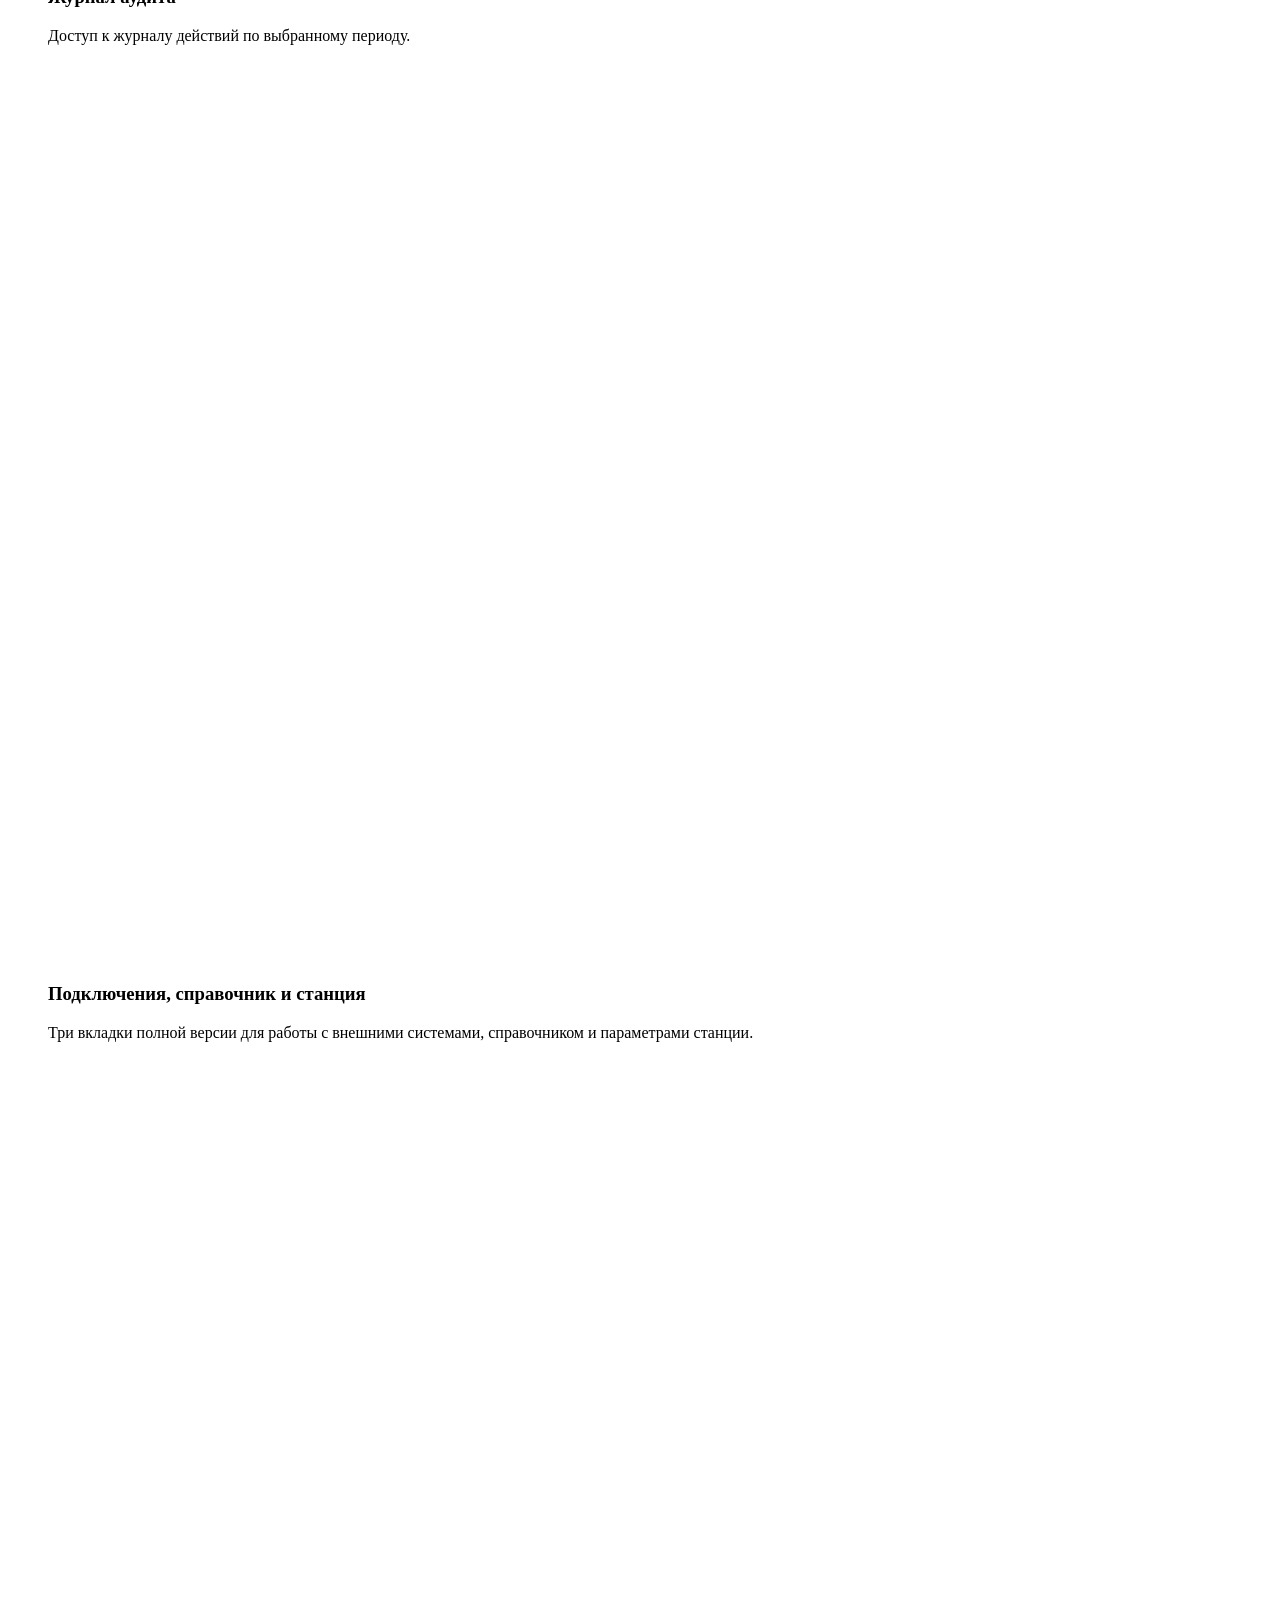
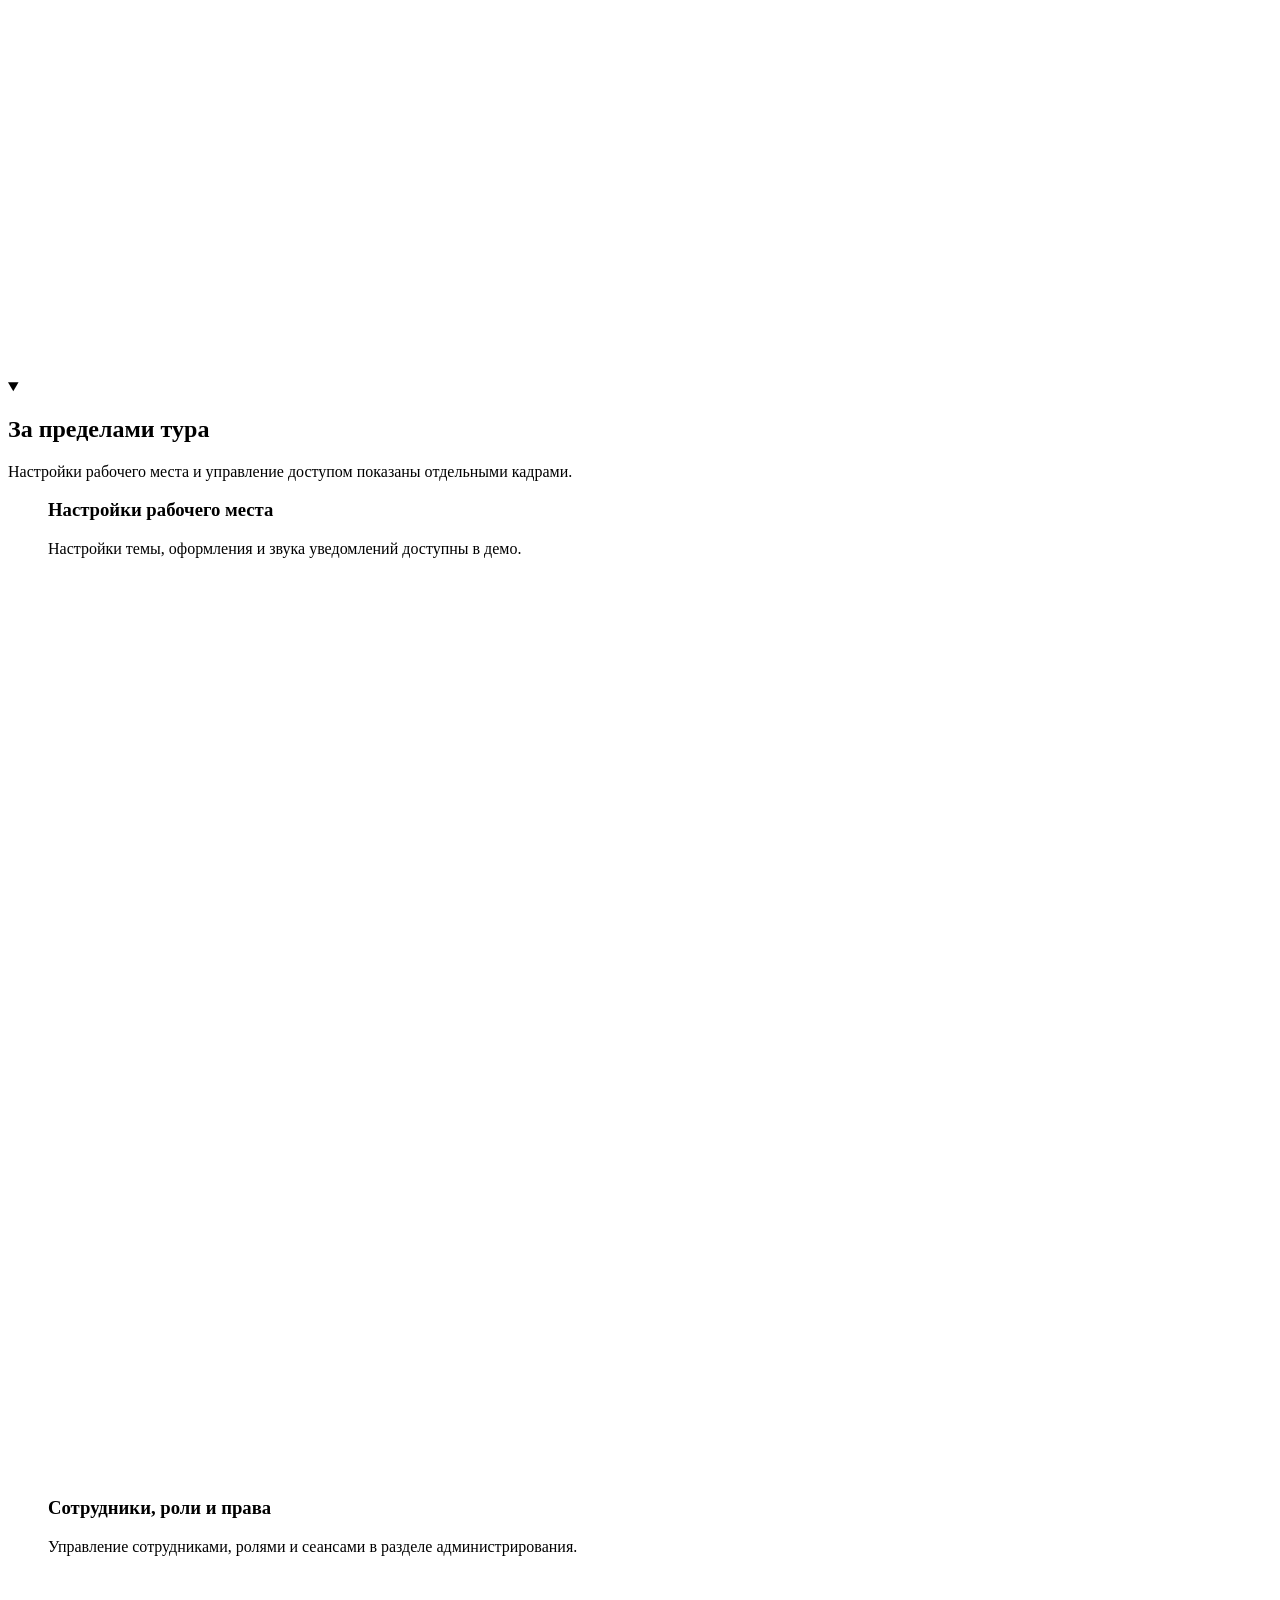
==== commit aed25810: "site: restore b95a89e7e7f5 {   "restoredFrom": "b95a89e7e7f5b58f92b8fb0be94eb494cc26931a",   "treeSh" ====
--- a/index.html
+++ b/index.html
@@ -14,56 +14,34 @@
       content="default-src 'self'; script-src 'none'; style-src 'self'; img-src 'self'; font-src 'self'; connect-src 'none'; object-src 'none'; base-uri 'none'; form-action 'none'"
     >
     <title>Vendrail</title>
-    <link rel="stylesheet" crossorigin href="/vendrail-site/assets/landing-B6ltJKPW.css">
-  <link rel="icon" type="image/svg+xml" href="/vendrail-site/vendrail.svg">
+    <link rel="stylesheet" crossorigin href="/vendrail-site/assets/landing-CLgbYy-5.css">
   </head>
   <body>
     <header class="topbar">
     <div class="shell topbar-inner">
-      <span class="wordmark"><img src="/vendrail-site/vendrail.svg" alt="" width="32" height="32">Vendrail</span>
+      <span class="wordmark">Vendrail</span>
       <a href="#features">Возможности</a>
     </div>
   </header>
   <main class="shell">
     <section class="intro" aria-labelledby="purpose">
-      <h1 id="purpose">Весь вендинговый парк — под контролем</h1>
-      <p class="intro-description">Следите за продажами и связью аппаратов, вовремя замечайте сбои и планируйте обслуживание. Vendrail показывает, какие точки требуют внимания и как меняется выручка по сетям, регионам и типам аппаратов.</p>
+      <h1 id="purpose">Разбор возвратов на вендинговых аппаратах</h1>
+      <p class="intro-description">Рабочее место оператора вендинга. Vendrail собирает операции по аппаратам и помогает решить, какие возвраты и точки проверить в первую очередь.</p>
       <a class="demo-button" href="./demo/">Открыть демо</a>
       <p class="demo-note">Демо начинается с обучающего тура и работает на вымышленных данных.</p>
     </section>
     <section class="frame-group" aria-labelledby="features">
-      <h2 id="features">От всего парка до отдельного аппарата</h2>
-      <p>Откройте карту проблемных точек, затем посмотрите, как устроена история операций отдельного аппарата.</p>
-      <div class="frame-grid frame-grid-featured"><figure class="frame">
+      <h2 id="features">Возможности демо</h2>
+      <p>Откройте разбор дня, проверьте операции и найдите аппарат в парке.</p>
+      <div class="frame-grid"><figure class="frame">
     <figcaption class="frame-copy">
       <h3>Обзор парка</h3>
-      <p>Сводка состояния аппаратов, возвратов и очереди разбора на одном экране. Карта показывает точки, где аппараты требуют внимания.</p>
-    </figcaption>
-    <fieldset class="fleet-views">
-      <legend class="visually-hidden">Вид обзора парка</legend>
-      <input class="visually-hidden" type="radio" name="fleet-view" id="fleet-view-overview" checked>
-      <label for="fleet-view-overview">Обычный</label>
-      <input class="visually-hidden" type="radio" name="fleet-view" id="fleet-view-map">
-      <label for="fleet-view-map">Карта</label>
-      <div class="fleet-preview fleet-preview-overview"><picture>
-    <source srcset="./screens/dashboard.webp" type="image/webp">
-    <img src="./screens/dashboard.png" alt="Обзор парка Vendrail с показателями и очередью разбора." width="1440" height="1024" loading="eager">
-  </picture></div>
-      <div class="fleet-preview fleet-preview-map"><picture>
-    <source srcset="./screens/dashboard-map.webp" type="image/webp">
-    <img src="./screens/dashboard-map.png" alt="Карта парка Vendrail с включённым фильтром «Скрыть исправные»." width="1440" height="1024" loading="lazy">
-  </picture></div>
-    </fieldset>
-  </figure>
-<figure class="frame">
-    <figcaption class="frame-copy">
-      <h3>Свойства аппарата</h3>
-      <p>Модель, состояние связи и история продаж и возвратов с номерами ячеек и причинами сбоев.</p>
+      <p>Сводка состояния аппаратов, возвратов и очереди разбора на одном экране.</p>
     </figcaption>
     <picture>
-    <source srcset="./screens/machine-properties.webp" type="image/webp">
-    <img src="./screens/machine-properties.png" alt="Свойства аппарата Vendrail с изображением модели, историей продаж и возвратов по ячейкам." width="1440" height="900" loading="lazy">
-  </picture>
+          <source srcset="./screens/dashboard.webp" type="image/webp">
+          <img src="./screens/dashboard.png" alt="Обзор парка Vendrail с показателями и очередью разбора." width="1440" height="900" loading="lazy">
+        </picture>
   </figure></div>
     </section>
     <details class="frame-group" id="not-in-demo" open>
@@ -75,9 +53,9 @@
       <p>Отбор по статусу и история действий по обращению.</p>
     </figcaption>
     <picture>
-    <source srcset="./screens/incidents.webp" type="image/webp">
-    <img src="./screens/incidents.png" alt="Экран раздела «Случаи» с фильтрами и списком обращений." width="1440" height="900" loading="lazy">
-  </picture>
+          <source srcset="./screens/incidents.webp" type="image/webp">
+          <img src="./screens/incidents.png" alt="Экран раздела «Случаи» с фильтрами и списком обращений." width="1440" height="900" loading="lazy">
+        </picture>
   </figure>
 <figure class="frame">
     <figcaption class="frame-copy">
@@ -85,29 +63,39 @@
       <p>Календарь обслуживания площадок и распределение работ между техниками.</p>
     </figcaption>
     <picture>
-    <source srcset="./screens/maintenance.webp" type="image/webp">
-    <img src="./screens/maintenance.png" alt="Календарь обслуживания с площадками и днями месяца." width="1440" height="900" loading="lazy">
-  </picture>
+          <source srcset="./screens/maintenance.webp" type="image/webp">
+          <img src="./screens/maintenance.png" alt="Календарь обслуживания с площадками и днями месяца." width="1440" height="900" loading="lazy">
+        </picture>
   </figure>
 <figure class="frame">
     <figcaption class="frame-copy">
-      <h3>Сводка периода в отчётах</h3>
-      <p>Ключевые показатели основного периода в сравнении с предыдущим и состав открытых случаев.</p>
+      <h3>Отчёты по возвратам</h3>
+      <p>Таблица возвратов по аппаратам, сводка периода и реестр обращений.</p>
     </figcaption>
     <picture>
-    <source srcset="./screens/reports.webp" type="image/webp">
-    <img src="./screens/reports.png" alt="Построенная сводка периода в разделе «Отчёты»: ключевые показатели и состав открытых случаев." width="1440" height="768" loading="lazy">
-  </picture>
+          <source srcset="./screens/reports.webp" type="image/webp">
+          <img src="./screens/reports.png" alt="Вкладка «Возвраты» в разделе «Отчёты»." width="1440" height="900" loading="lazy">
+        </picture>
   </figure>
-<figure class="frame frame-wide">
+<figure class="frame">
     <figcaption class="frame-copy">
       <h3>Статистика по периодам</h3>
-      <p>Потери и выручка за вычетом возвратов по сетям, регионам и типам аппаратов в сравнении с предыдущим периодом.</p>
+      <p>Два диапазона дат для сравнения показателей.</p>
     </figcaption>
     <picture>
-    <source srcset="./screens/statistics.webp" type="image/webp">
-    <img src="./screens/statistics.png" alt="Готовый отчёт о потерях и чистой выручке с обезличенными названиями сетей и разбивкой по регионам и типам аппаратов." width="1440" height="1080" loading="lazy">
-  </picture>
+          <source srcset="./screens/statistics.webp" type="image/webp">
+          <img src="./screens/statistics.png" alt="Вкладка «Сравнение периодов» с выбором дат и кнопкой построения отчёта." width="1440" height="900" loading="lazy">
+        </picture>
+  </figure>
+<figure class="frame">
+    <figcaption class="frame-copy">
+      <h3>Обработка таблицы</h3>
+      <p>Подготовка списка точек для дальнейшей работы с данными.</p>
+    </figcaption>
+    <picture>
+          <source srcset="./screens/table-processing.webp" type="image/webp">
+          <img src="./screens/table-processing.png" alt="Конвертор раздела «Обработка таблицы» с полем ввода списка точек." width="1440" height="900" loading="lazy">
+        </picture>
   </figure>
 <figure class="frame">
     <figcaption class="frame-copy">
@@ -115,9 +103,19 @@
       <p>Доступ к журналу действий по выбранному периоду.</p>
     </figcaption>
     <picture>
-    <source srcset="./screens/audit.webp" type="image/webp">
-    <img src="./screens/audit.png" alt="Журнал аудита с набором фильтров по периоду." width="1440" height="900" loading="lazy">
-  </picture>
+          <source srcset="./screens/audit.webp" type="image/webp">
+          <img src="./screens/audit.png" alt="Журнал аудита с набором фильтров по периоду." width="1440" height="900" loading="lazy">
+        </picture>
+  </figure>
+<figure class="frame">
+    <figcaption class="frame-copy">
+      <h3>Подключения, справочник и станция</h3>
+      <p>Три вкладки полной версии для работы с внешними системами, справочником и параметрами станции.</p>
+    </figcaption>
+    <picture>
+          <source srcset="./screens/settings-full.webp" type="image/webp">
+          <img src="./screens/settings-full.png" alt="Панель настроек с вкладками «Подключения», «Справочник» и «Станция»." width="1440" height="900" loading="lazy">
+        </picture>
   </figure></div>
   </details>
     <details class="frame-group" open>
@@ -129,9 +127,9 @@
       <p>Настройки темы, оформления и звука уведомлений доступны в демо.</p>
     </figcaption>
     <picture>
-    <source srcset="./screens/settings.webp" type="image/webp">
-    <img src="./screens/settings.png" alt="Раздел «Настройки» на вкладке «Рабочее место»." width="1440" height="900" loading="lazy">
-  </picture>
+          <source srcset="./screens/settings.webp" type="image/webp">
+          <img src="./screens/settings.png" alt="Раздел «Настройки» на вкладке «Рабочее место»." width="1440" height="900" loading="lazy">
+        </picture>
   </figure>
 <figure class="frame">
     <figcaption class="frame-copy">
@@ -139,9 +137,9 @@
       <p>Управление сотрудниками, ролями и сеансами в разделе администрирования.</p>
     </figcaption>
     <picture>
-    <source srcset="./screens/admin.webp" type="image/webp">
-    <img src="./screens/admin.png" alt="Раздел «Администрирование» со списком сотрудников." width="1440" height="900" loading="lazy">
-  </picture>
+          <source srcset="./screens/admin.webp" type="image/webp">
+          <img src="./screens/admin.png" alt="Раздел «Администрирование» со списком сотрудников." width="1440" height="900" loading="lazy">
+        </picture>
   </figure></div>
   </details>
   </main>
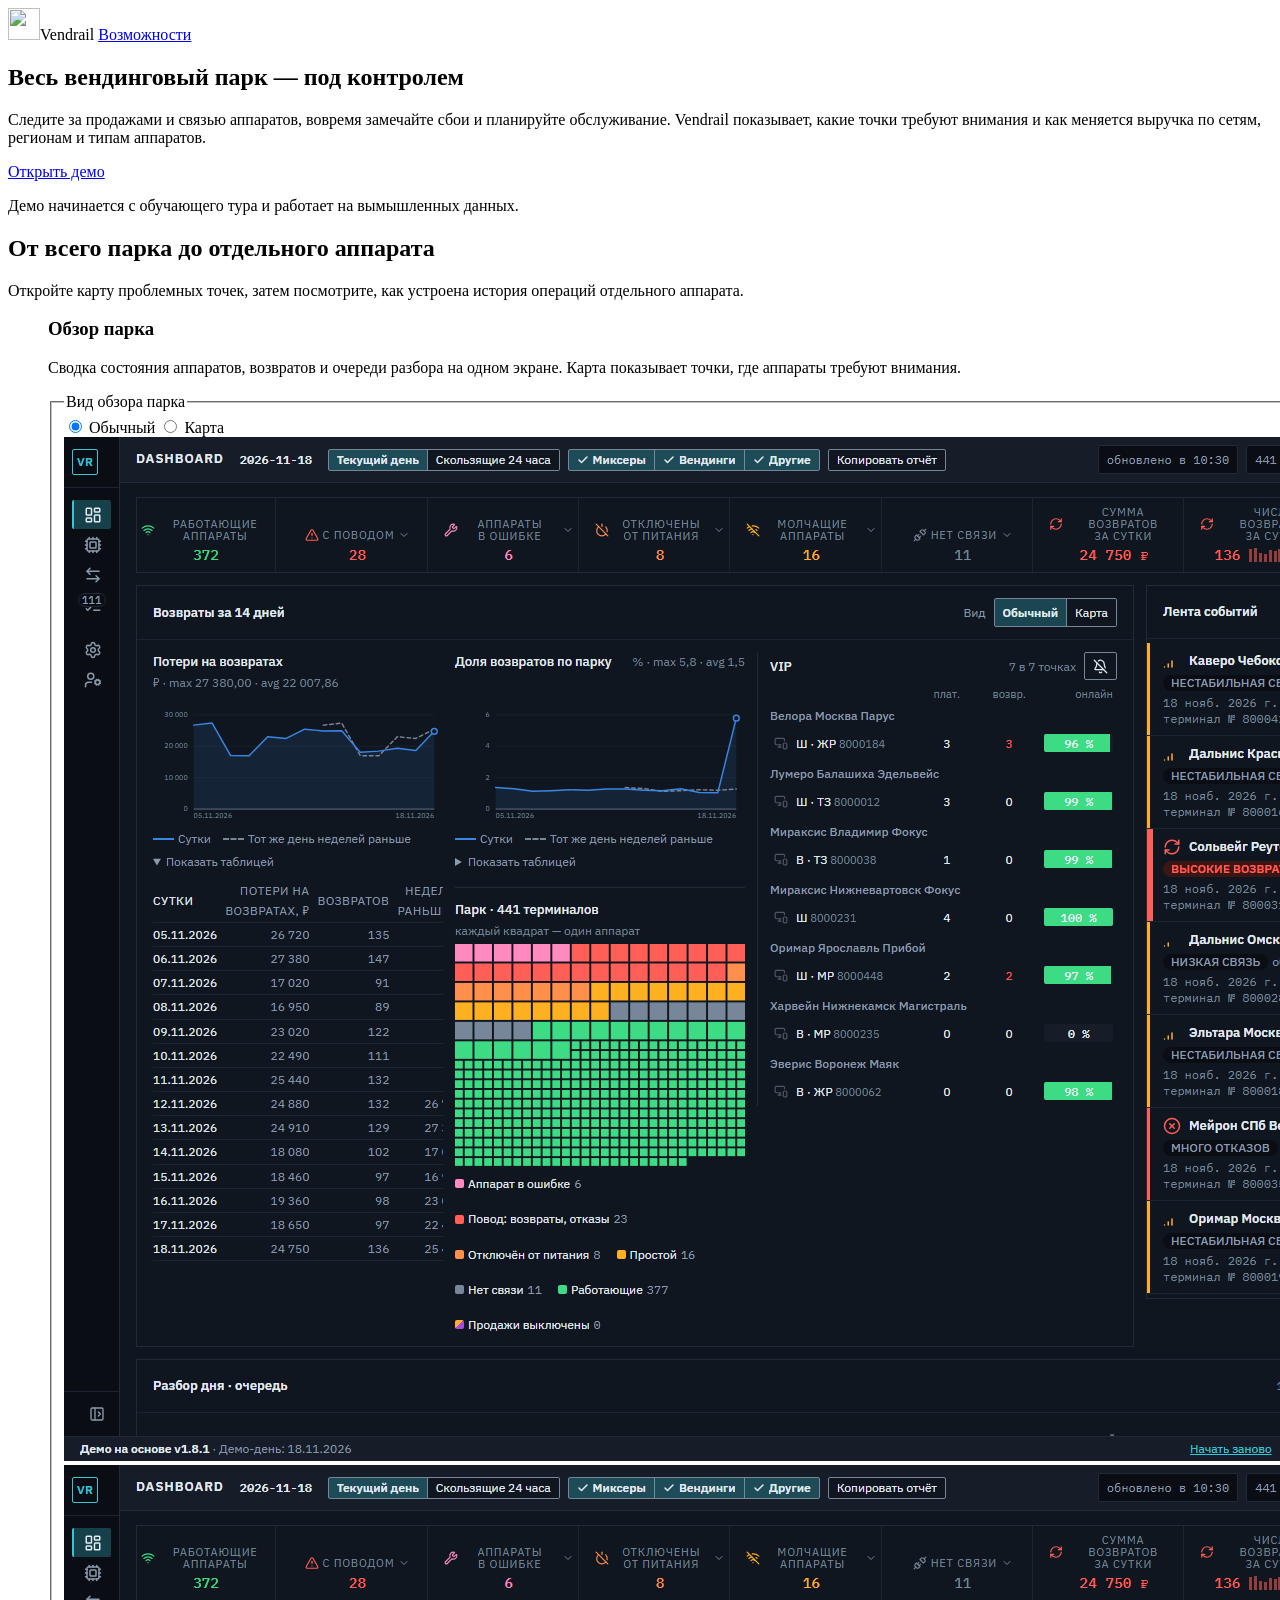
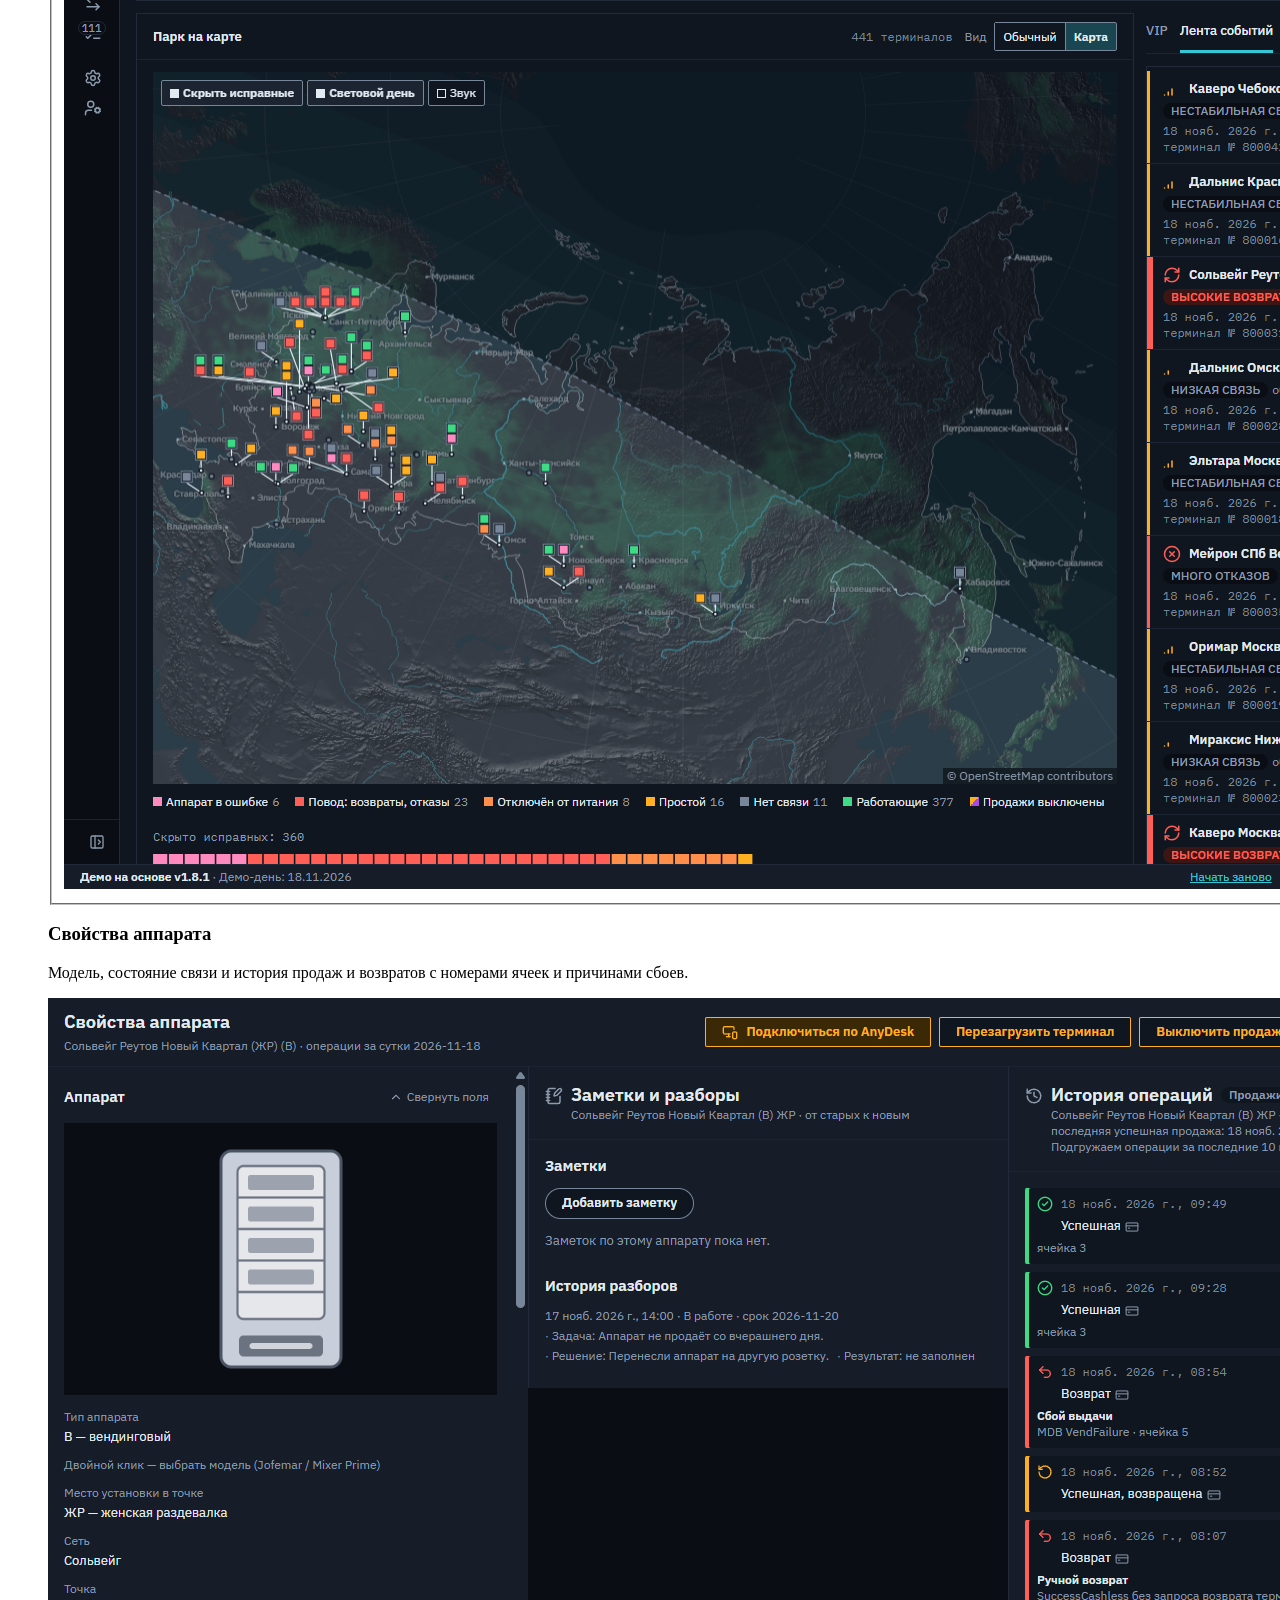
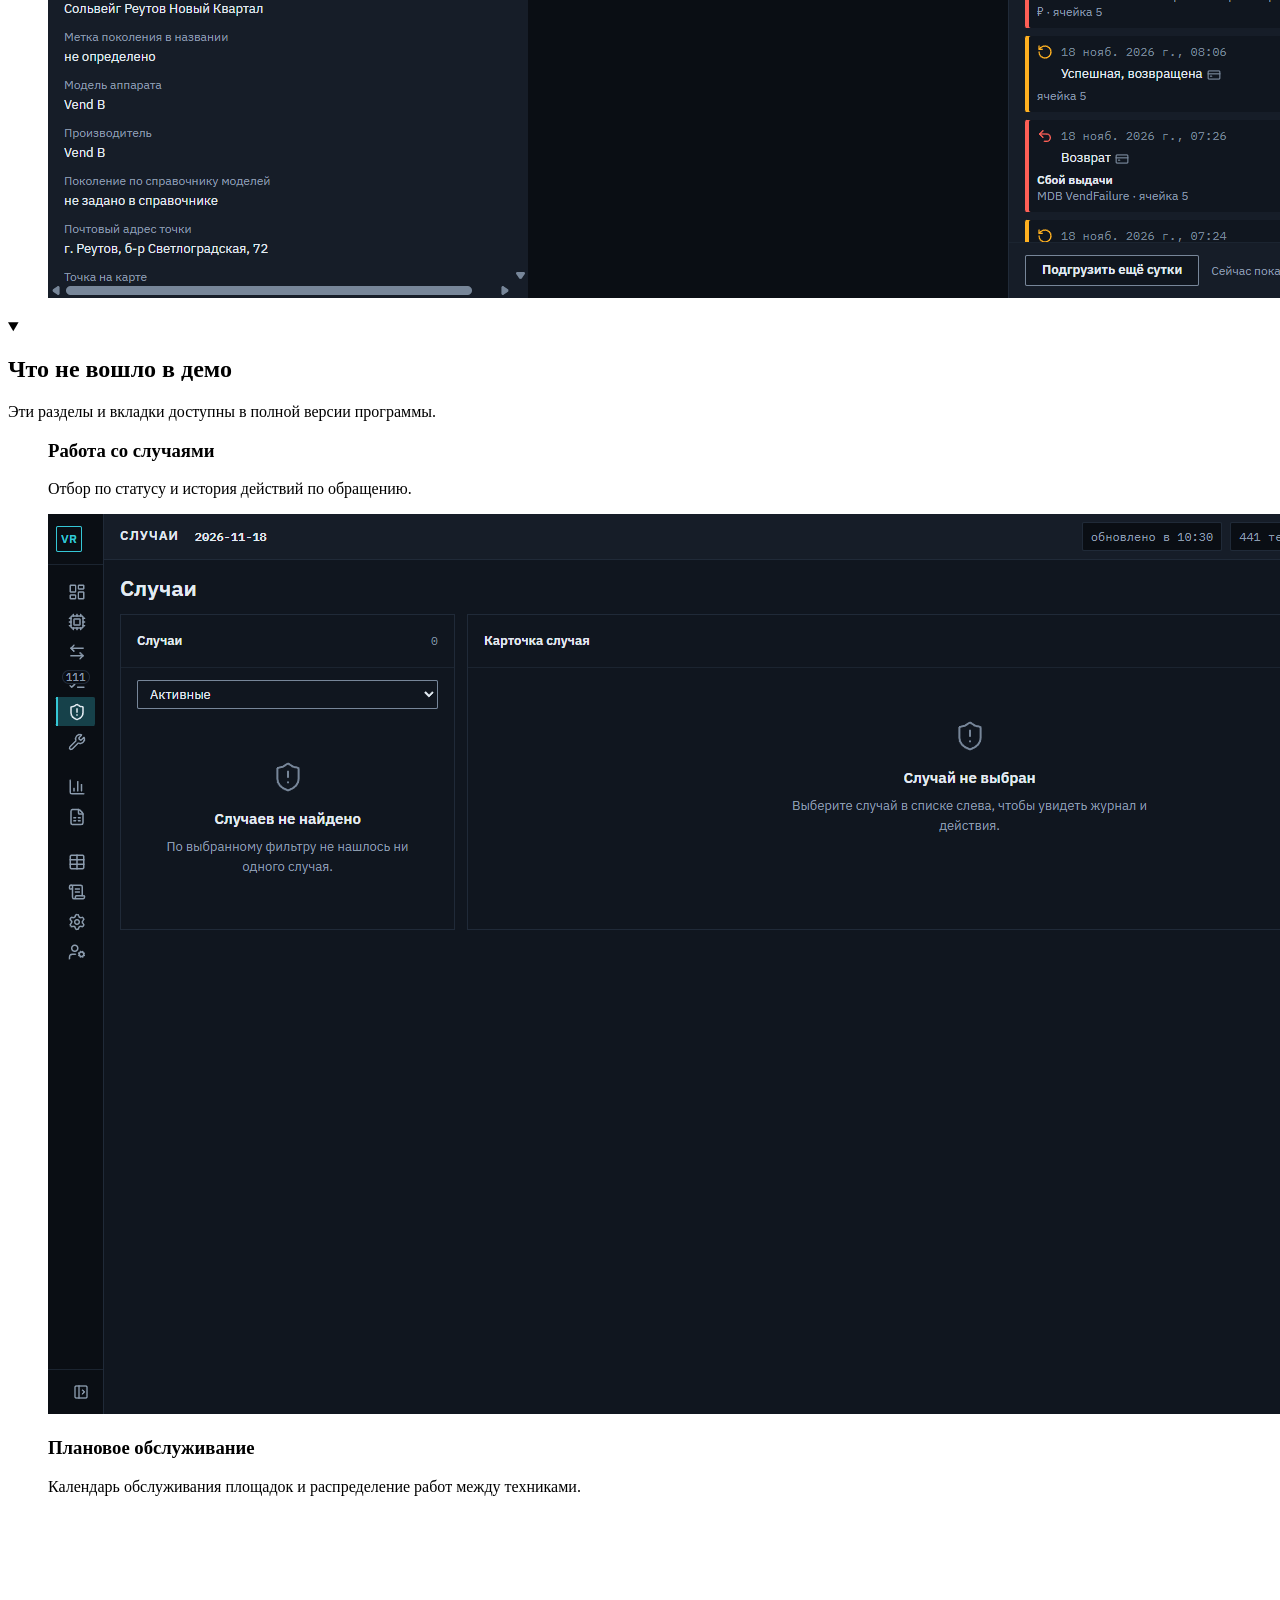
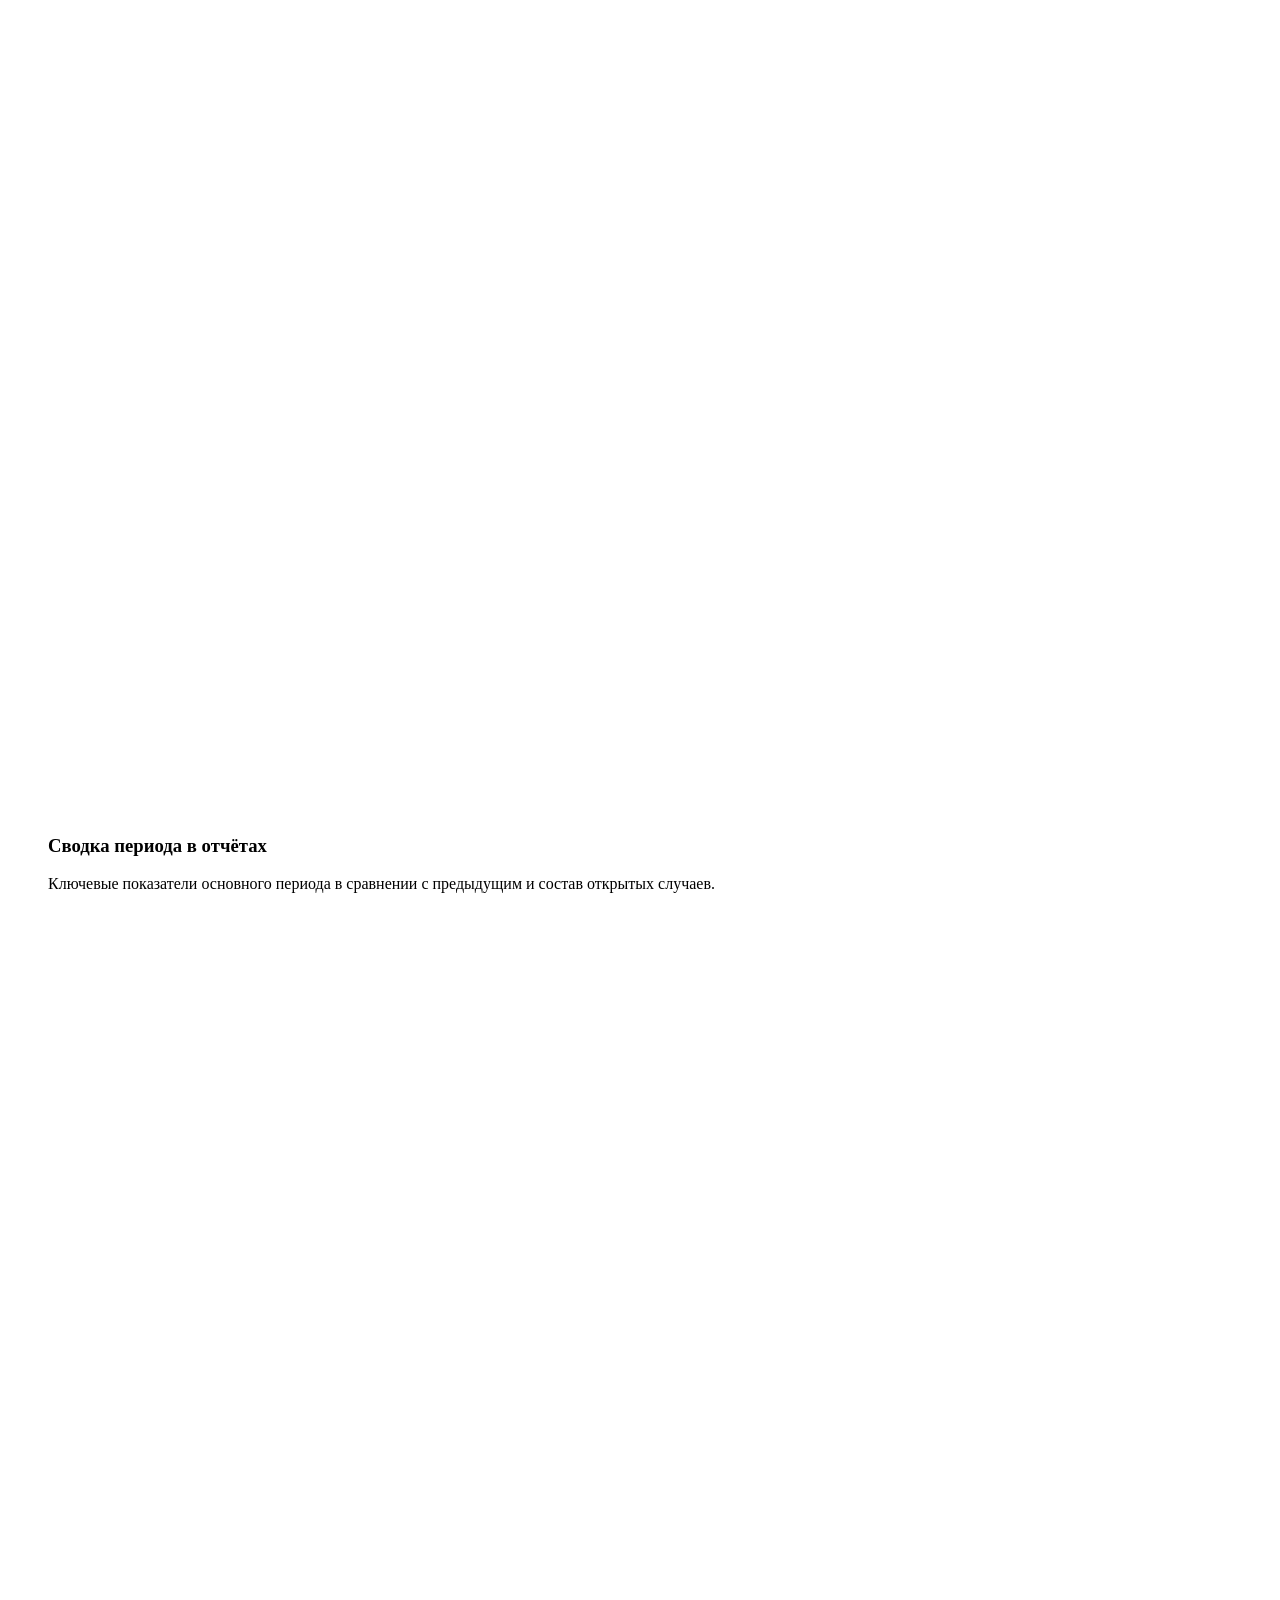
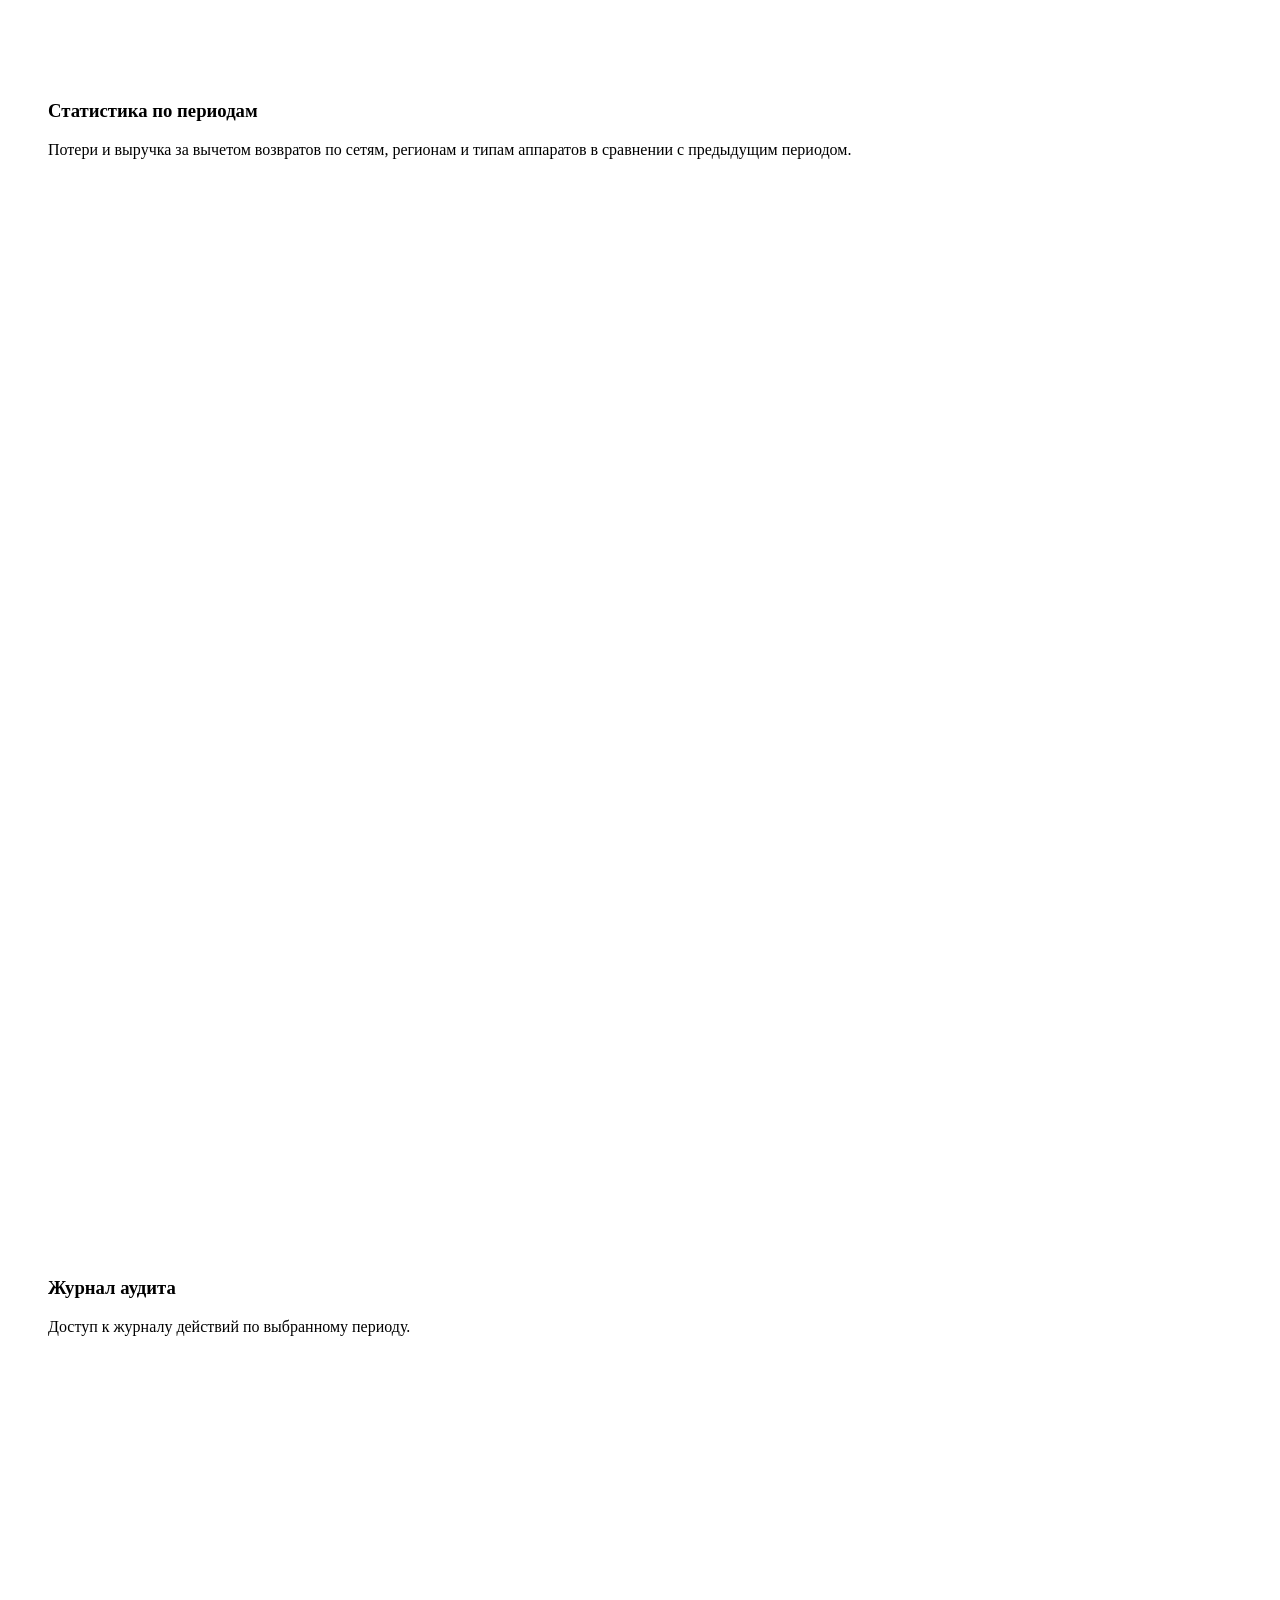
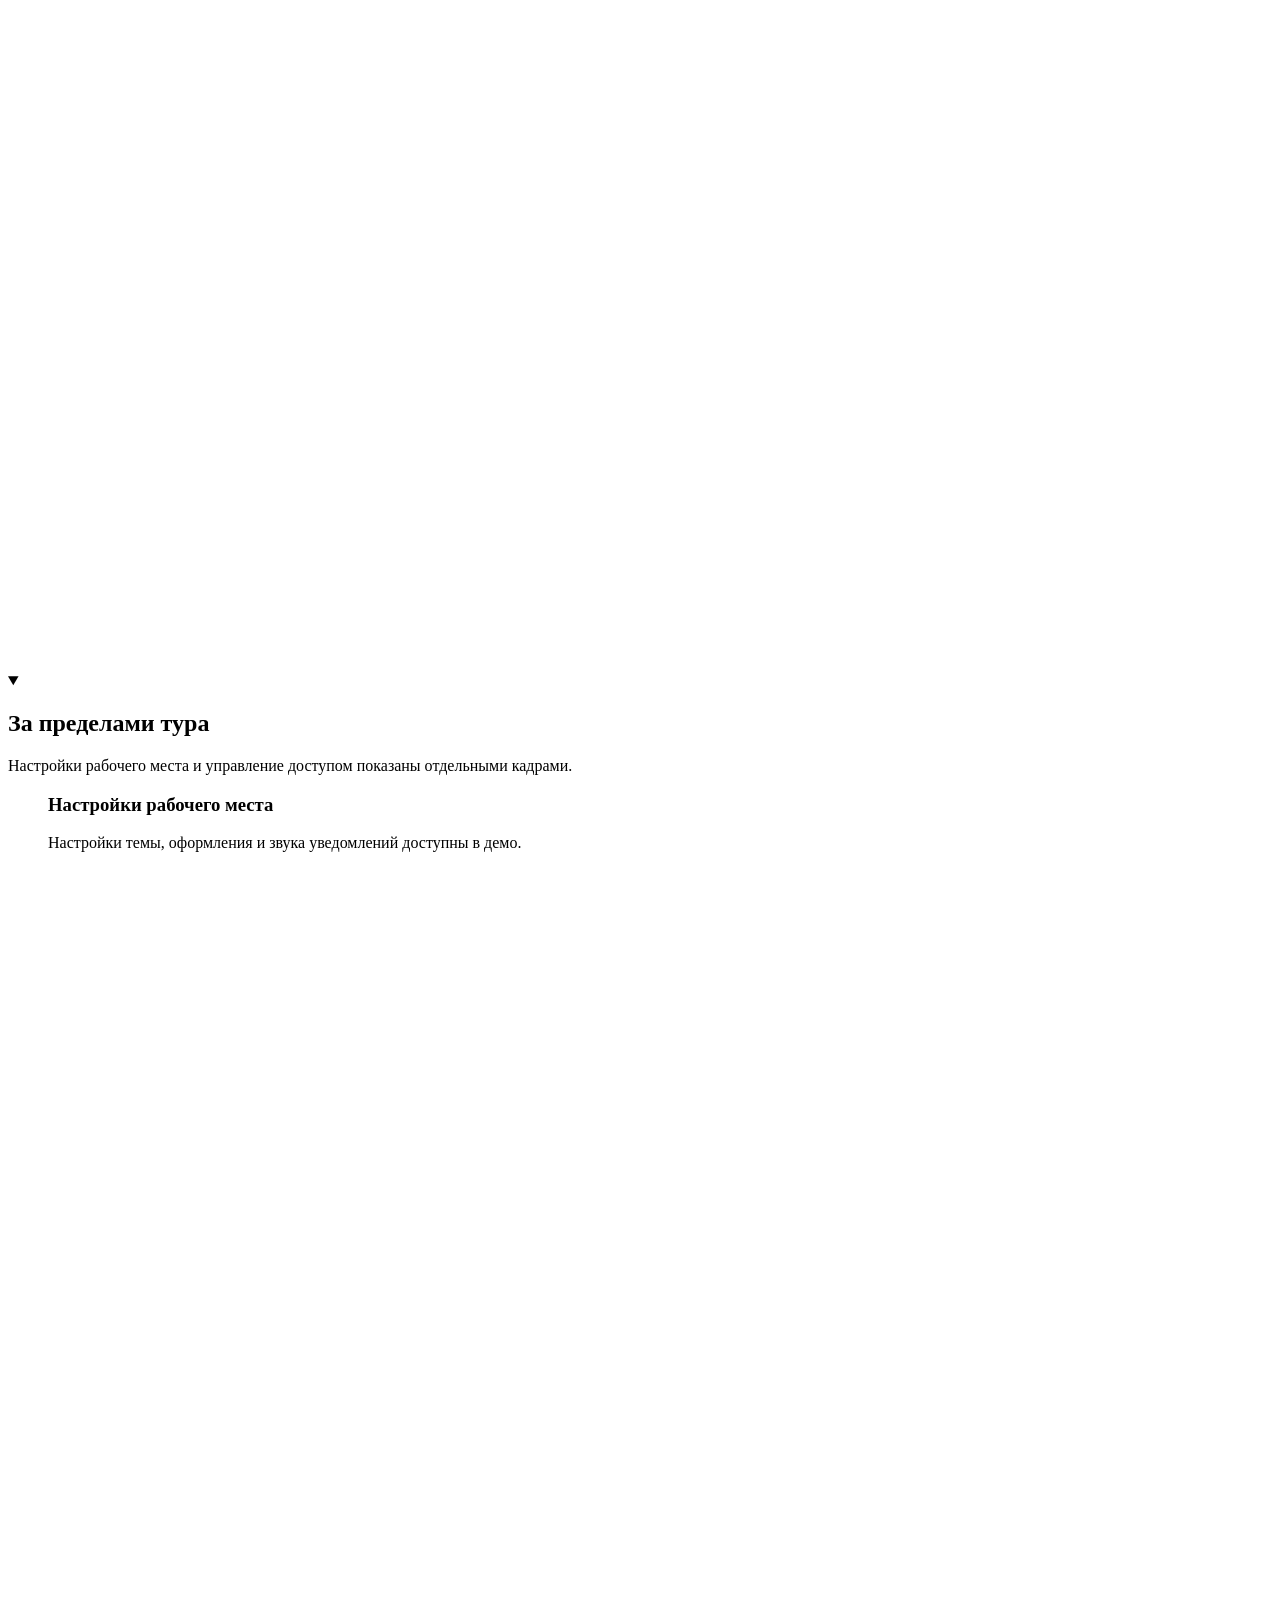
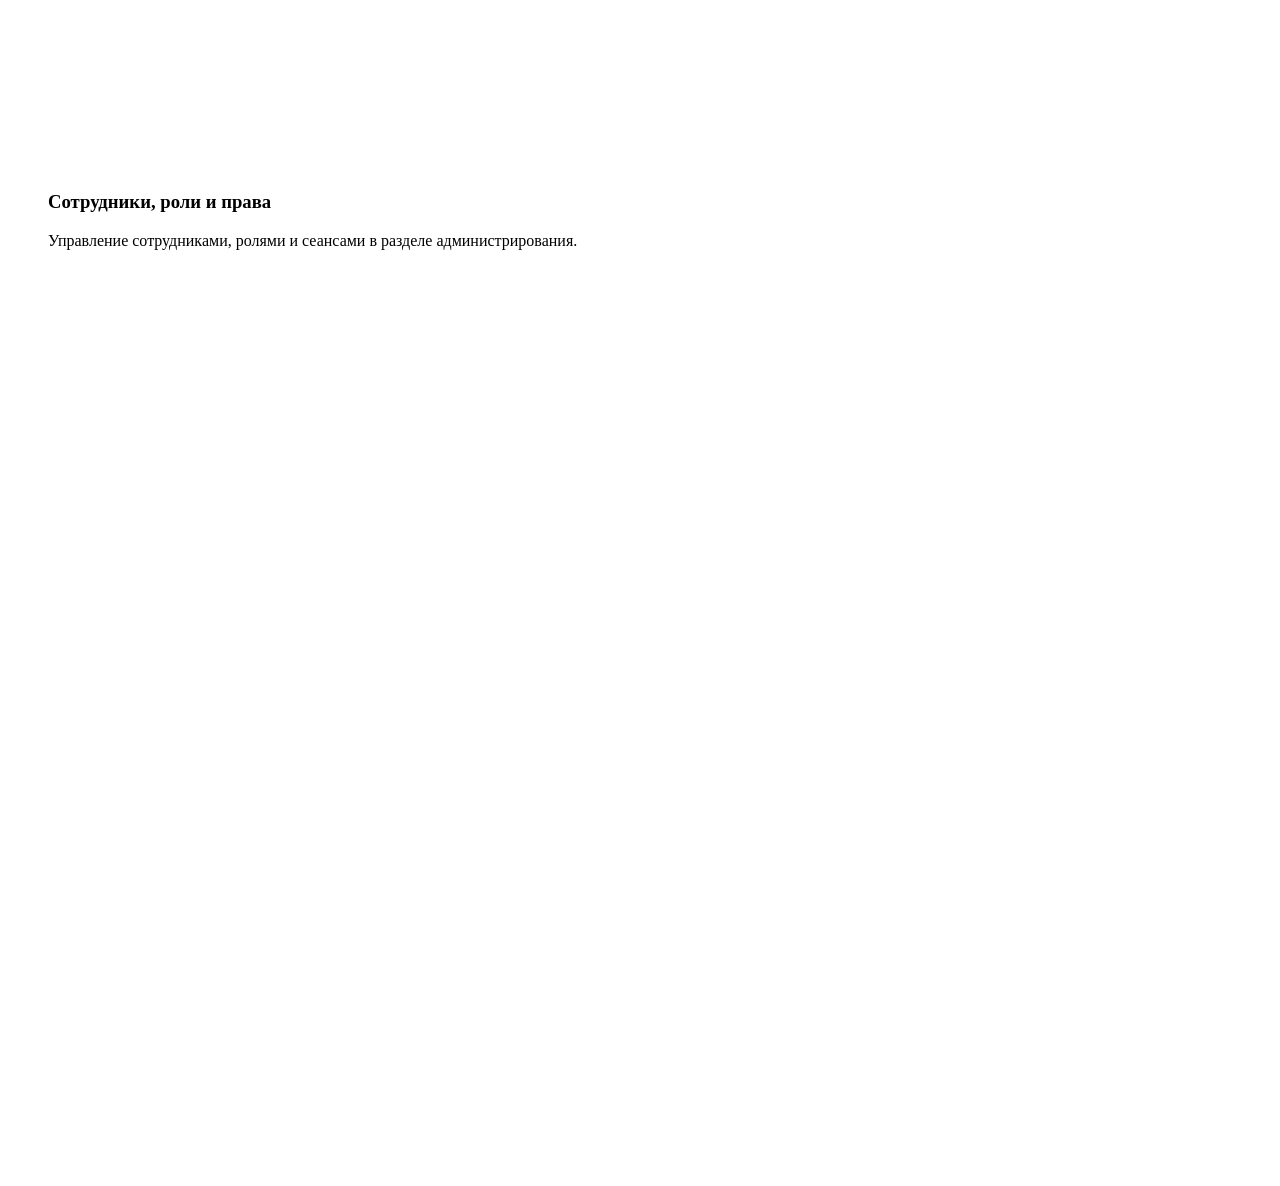
==== commit c7573d4a: "site: v1.8.1 5d8f0559b85d {   "sourceSha": "b25ad6ddd9d84d8f954c35d74567f592797db27f",   "pinnedTag"" ====
--- a/index.html
+++ b/index.html
@@ -14,34 +14,56 @@
       content="default-src 'self'; script-src 'none'; style-src 'self'; img-src 'self'; font-src 'self'; connect-src 'none'; object-src 'none'; base-uri 'none'; form-action 'none'"
     >
     <title>Vendrail</title>
-    <link rel="stylesheet" crossorigin href="/vendrail-site/assets/landing-CLgbYy-5.css">
+    <link rel="stylesheet" crossorigin href="/vendrail-site/assets/landing-B6ltJKPW.css">
+  <link rel="icon" type="image/svg+xml" href="/vendrail-site/vendrail.svg">
   </head>
   <body>
     <header class="topbar">
     <div class="shell topbar-inner">
-      <span class="wordmark">Vendrail</span>
+      <span class="wordmark"><img src="/vendrail-site/vendrail.svg" alt="" width="32" height="32">Vendrail</span>
       <a href="#features">Возможности</a>
     </div>
   </header>
   <main class="shell">
     <section class="intro" aria-labelledby="purpose">
-      <h1 id="purpose">Разбор возвратов на вендинговых аппаратах</h1>
-      <p class="intro-description">Рабочее место оператора вендинга. Vendrail собирает операции по аппаратам и помогает решить, какие возвраты и точки проверить в первую очередь.</p>
+      <h1 id="purpose">Весь вендинговый парк — под контролем</h1>
+      <p class="intro-description">Следите за продажами и связью аппаратов, вовремя замечайте сбои и планируйте обслуживание. Vendrail показывает, какие точки требуют внимания и как меняется выручка по сетям, регионам и типам аппаратов.</p>
       <a class="demo-button" href="./demo/">Открыть демо</a>
       <p class="demo-note">Демо начинается с обучающего тура и работает на вымышленных данных.</p>
     </section>
     <section class="frame-group" aria-labelledby="features">
-      <h2 id="features">Возможности демо</h2>
-      <p>Откройте разбор дня, проверьте операции и найдите аппарат в парке.</p>
-      <div class="frame-grid"><figure class="frame">
+      <h2 id="features">От всего парка до отдельного аппарата</h2>
+      <p>Откройте карту проблемных точек, затем посмотрите, как устроена история операций отдельного аппарата.</p>
+      <div class="frame-grid frame-grid-featured"><figure class="frame">
     <figcaption class="frame-copy">
       <h3>Обзор парка</h3>
-      <p>Сводка состояния аппаратов, возвратов и очереди разбора на одном экране.</p>
+      <p>Сводка состояния аппаратов, возвратов и очереди разбора на одном экране. Карта показывает точки, где аппараты требуют внимания.</p>
+    </figcaption>
+    <fieldset class="fleet-views">
+      <legend class="visually-hidden">Вид обзора парка</legend>
+      <input class="visually-hidden" type="radio" name="fleet-view" id="fleet-view-overview" checked>
+      <label for="fleet-view-overview">Обычный</label>
+      <input class="visually-hidden" type="radio" name="fleet-view" id="fleet-view-map">
+      <label for="fleet-view-map">Карта</label>
+      <div class="fleet-preview fleet-preview-overview"><picture>
+    <source srcset="./screens/dashboard.webp" type="image/webp">
+    <img src="./screens/dashboard.png" alt="Обзор парка Vendrail с показателями и очередью разбора." width="1440" height="1024" loading="eager">
+  </picture></div>
+      <div class="fleet-preview fleet-preview-map"><picture>
+    <source srcset="./screens/dashboard-map.webp" type="image/webp">
+    <img src="./screens/dashboard-map.png" alt="Карта парка Vendrail с включённым фильтром «Скрыть исправные»." width="1440" height="1024" loading="lazy">
+  </picture></div>
+    </fieldset>
+  </figure>
+<figure class="frame">
+    <figcaption class="frame-copy">
+      <h3>Свойства аппарата</h3>
+      <p>Модель, состояние связи и история продаж и возвратов с номерами ячеек и причинами сбоев.</p>
     </figcaption>
     <picture>
-          <source srcset="./screens/dashboard.webp" type="image/webp">
-          <img src="./screens/dashboard.png" alt="Обзор парка Vendrail с показателями и очередью разбора." width="1440" height="900" loading="lazy">
-        </picture>
+    <source srcset="./screens/machine-properties.webp" type="image/webp">
+    <img src="./screens/machine-properties.png" alt="Свойства аппарата Vendrail с изображением модели, историей продаж и возвратов по ячейкам." width="1440" height="900" loading="lazy">
+  </picture>
   </figure></div>
     </section>
     <details class="frame-group" id="not-in-demo" open>
@@ -53,9 +75,9 @@
       <p>Отбор по статусу и история действий по обращению.</p>
     </figcaption>
     <picture>
-          <source srcset="./screens/incidents.webp" type="image/webp">
-          <img src="./screens/incidents.png" alt="Экран раздела «Случаи» с фильтрами и списком обращений." width="1440" height="900" loading="lazy">
-        </picture>
+    <source srcset="./screens/incidents.webp" type="image/webp">
+    <img src="./screens/incidents.png" alt="Экран раздела «Случаи» с фильтрами и списком обращений." width="1440" height="900" loading="lazy">
+  </picture>
   </figure>
 <figure class="frame">
     <figcaption class="frame-copy">
@@ -63,39 +85,29 @@
       <p>Календарь обслуживания площадок и распределение работ между техниками.</p>
     </figcaption>
     <picture>
-          <source srcset="./screens/maintenance.webp" type="image/webp">
-          <img src="./screens/maintenance.png" alt="Календарь обслуживания с площадками и днями месяца." width="1440" height="900" loading="lazy">
-        </picture>
+    <source srcset="./screens/maintenance.webp" type="image/webp">
+    <img src="./screens/maintenance.png" alt="Календарь обслуживания с площадками и днями месяца." width="1440" height="900" loading="lazy">
+  </picture>
   </figure>
 <figure class="frame">
     <figcaption class="frame-copy">
-      <h3>Отчёты по возвратам</h3>
-      <p>Таблица возвратов по аппаратам, сводка периода и реестр обращений.</p>
+      <h3>Сводка периода в отчётах</h3>
+      <p>Ключевые показатели основного периода в сравнении с предыдущим и состав открытых случаев.</p>
     </figcaption>
     <picture>
-          <source srcset="./screens/reports.webp" type="image/webp">
-          <img src="./screens/reports.png" alt="Вкладка «Возвраты» в разделе «Отчёты»." width="1440" height="900" loading="lazy">
-        </picture>
+    <source srcset="./screens/reports.webp" type="image/webp">
+    <img src="./screens/reports.png" alt="Построенная сводка периода в разделе «Отчёты»: ключевые показатели и состав открытых случаев." width="1440" height="768" loading="lazy">
+  </picture>
   </figure>
-<figure class="frame">
+<figure class="frame frame-wide">
     <figcaption class="frame-copy">
       <h3>Статистика по периодам</h3>
-      <p>Два диапазона дат для сравнения показателей.</p>
+      <p>Потери и выручка за вычетом возвратов по сетям, регионам и типам аппаратов в сравнении с предыдущим периодом.</p>
     </figcaption>
     <picture>
-          <source srcset="./screens/statistics.webp" type="image/webp">
-          <img src="./screens/statistics.png" alt="Вкладка «Сравнение периодов» с выбором дат и кнопкой построения отчёта." width="1440" height="900" loading="lazy">
-        </picture>
-  </figure>
-<figure class="frame">
-    <figcaption class="frame-copy">
-      <h3>Обработка таблицы</h3>
-      <p>Подготовка списка точек для дальнейшей работы с данными.</p>
-    </figcaption>
-    <picture>
-          <source srcset="./screens/table-processing.webp" type="image/webp">
-          <img src="./screens/table-processing.png" alt="Конвертор раздела «Обработка таблицы» с полем ввода списка точек." width="1440" height="900" loading="lazy">
-        </picture>
+    <source srcset="./screens/statistics.webp" type="image/webp">
+    <img src="./screens/statistics.png" alt="Готовый отчёт о потерях и чистой выручке с обезличенными названиями сетей и разбивкой по регионам и типам аппаратов." width="1440" height="1080" loading="lazy">
+  </picture>
   </figure>
 <figure class="frame">
     <figcaption class="frame-copy">
@@ -103,19 +115,9 @@
       <p>Доступ к журналу действий по выбранному периоду.</p>
     </figcaption>
     <picture>
-          <source srcset="./screens/audit.webp" type="image/webp">
-          <img src="./screens/audit.png" alt="Журнал аудита с набором фильтров по периоду." width="1440" height="900" loading="lazy">
-        </picture>
-  </figure>
-<figure class="frame">
-    <figcaption class="frame-copy">
-      <h3>Подключения, справочник и станция</h3>
-      <p>Три вкладки полной версии для работы с внешними системами, справочником и параметрами станции.</p>
-    </figcaption>
-    <picture>
-          <source srcset="./screens/settings-full.webp" type="image/webp">
-          <img src="./screens/settings-full.png" alt="Панель настроек с вкладками «Подключения», «Справочник» и «Станция»." width="1440" height="900" loading="lazy">
-        </picture>
+    <source srcset="./screens/audit.webp" type="image/webp">
+    <img src="./screens/audit.png" alt="Журнал аудита с набором фильтров по периоду." width="1440" height="900" loading="lazy">
+  </picture>
   </figure></div>
   </details>
     <details class="frame-group" open>
@@ -127,9 +129,9 @@
       <p>Настройки темы, оформления и звука уведомлений доступны в демо.</p>
     </figcaption>
     <picture>
-          <source srcset="./screens/settings.webp" type="image/webp">
-          <img src="./screens/settings.png" alt="Раздел «Настройки» на вкладке «Рабочее место»." width="1440" height="900" loading="lazy">
-        </picture>
+    <source srcset="./screens/settings.webp" type="image/webp">
+    <img src="./screens/settings.png" alt="Раздел «Настройки» на вкладке «Рабочее место»." width="1440" height="900" loading="lazy">
+  </picture>
   </figure>
 <figure class="frame">
     <figcaption class="frame-copy">
@@ -137,9 +139,9 @@
       <p>Управление сотрудниками, ролями и сеансами в разделе администрирования.</p>
     </figcaption>
     <picture>
-          <source srcset="./screens/admin.webp" type="image/webp">
-          <img src="./screens/admin.png" alt="Раздел «Администрирование» со списком сотрудников." width="1440" height="900" loading="lazy">
-        </picture>
+    <source srcset="./screens/admin.webp" type="image/webp">
+    <img src="./screens/admin.png" alt="Раздел «Администрирование» со списком сотрудников." width="1440" height="900" loading="lazy">
+  </picture>
   </figure></div>
   </details>
   </main>
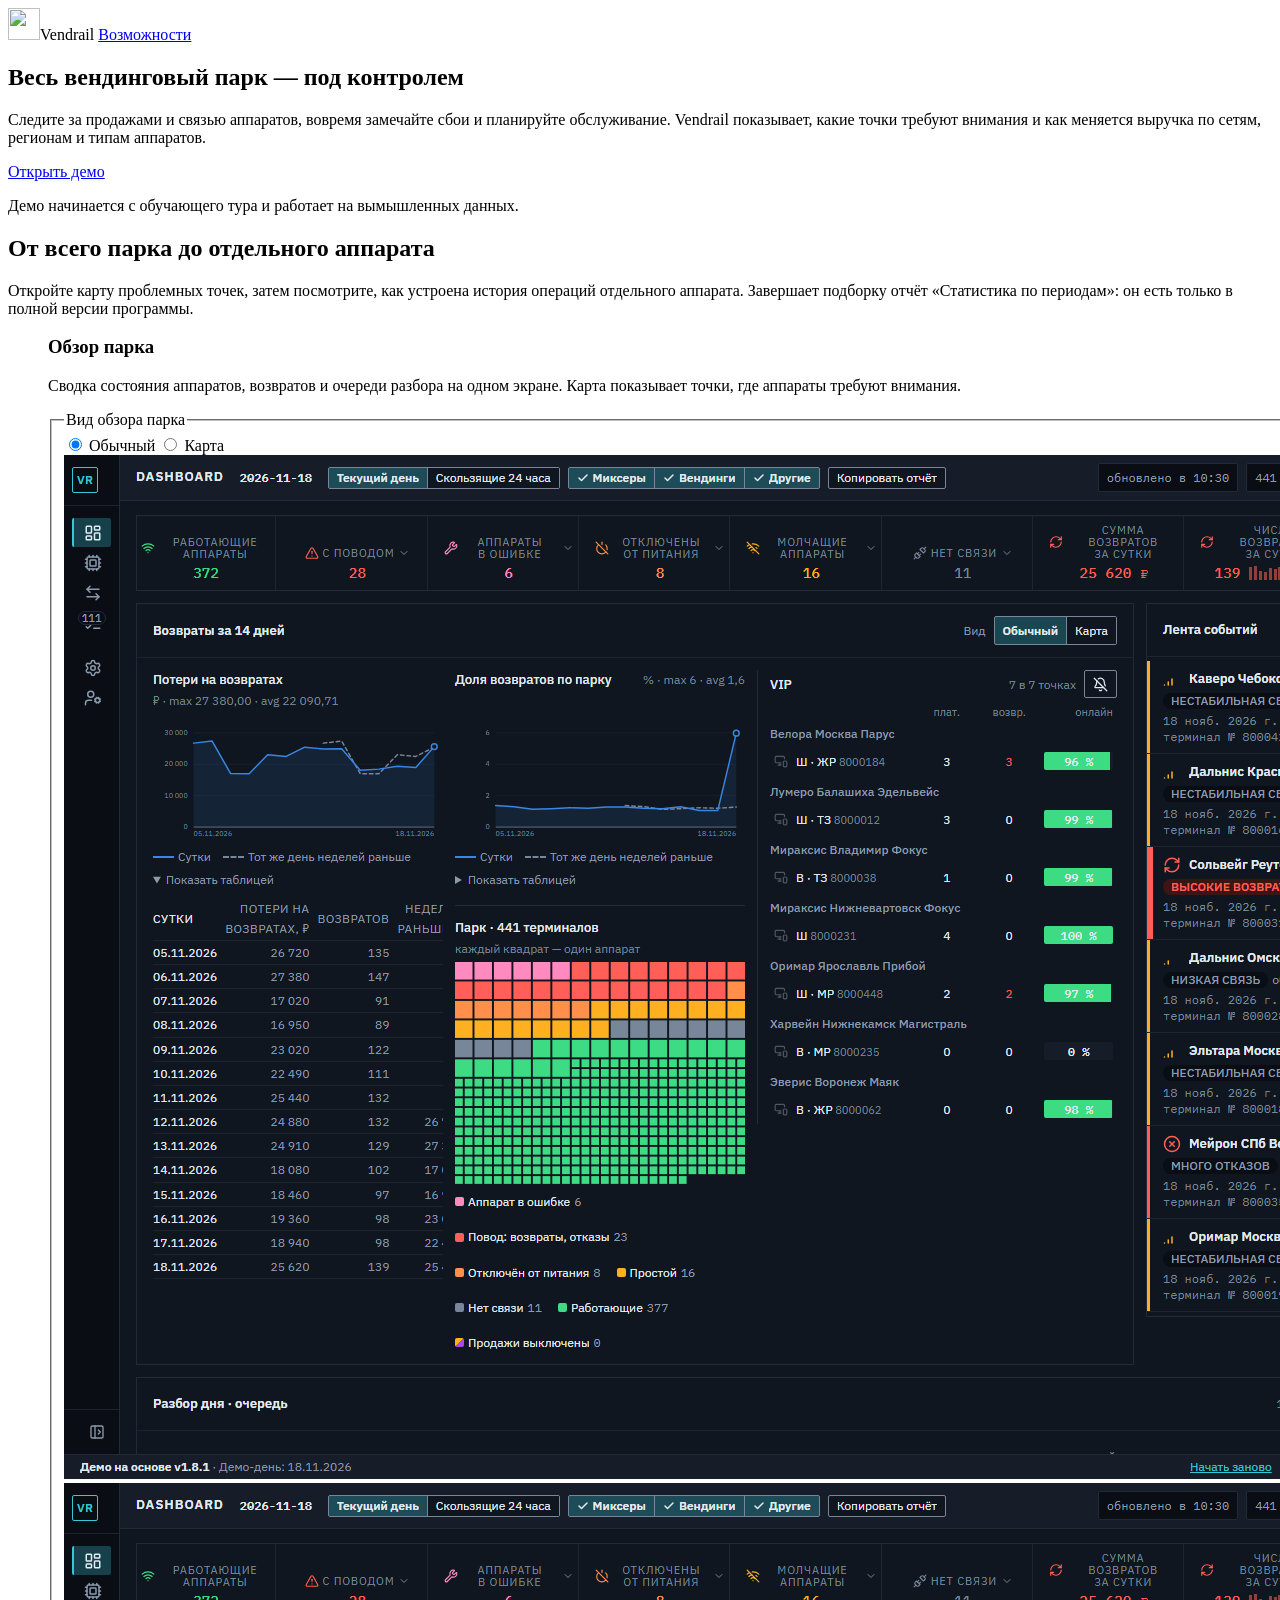
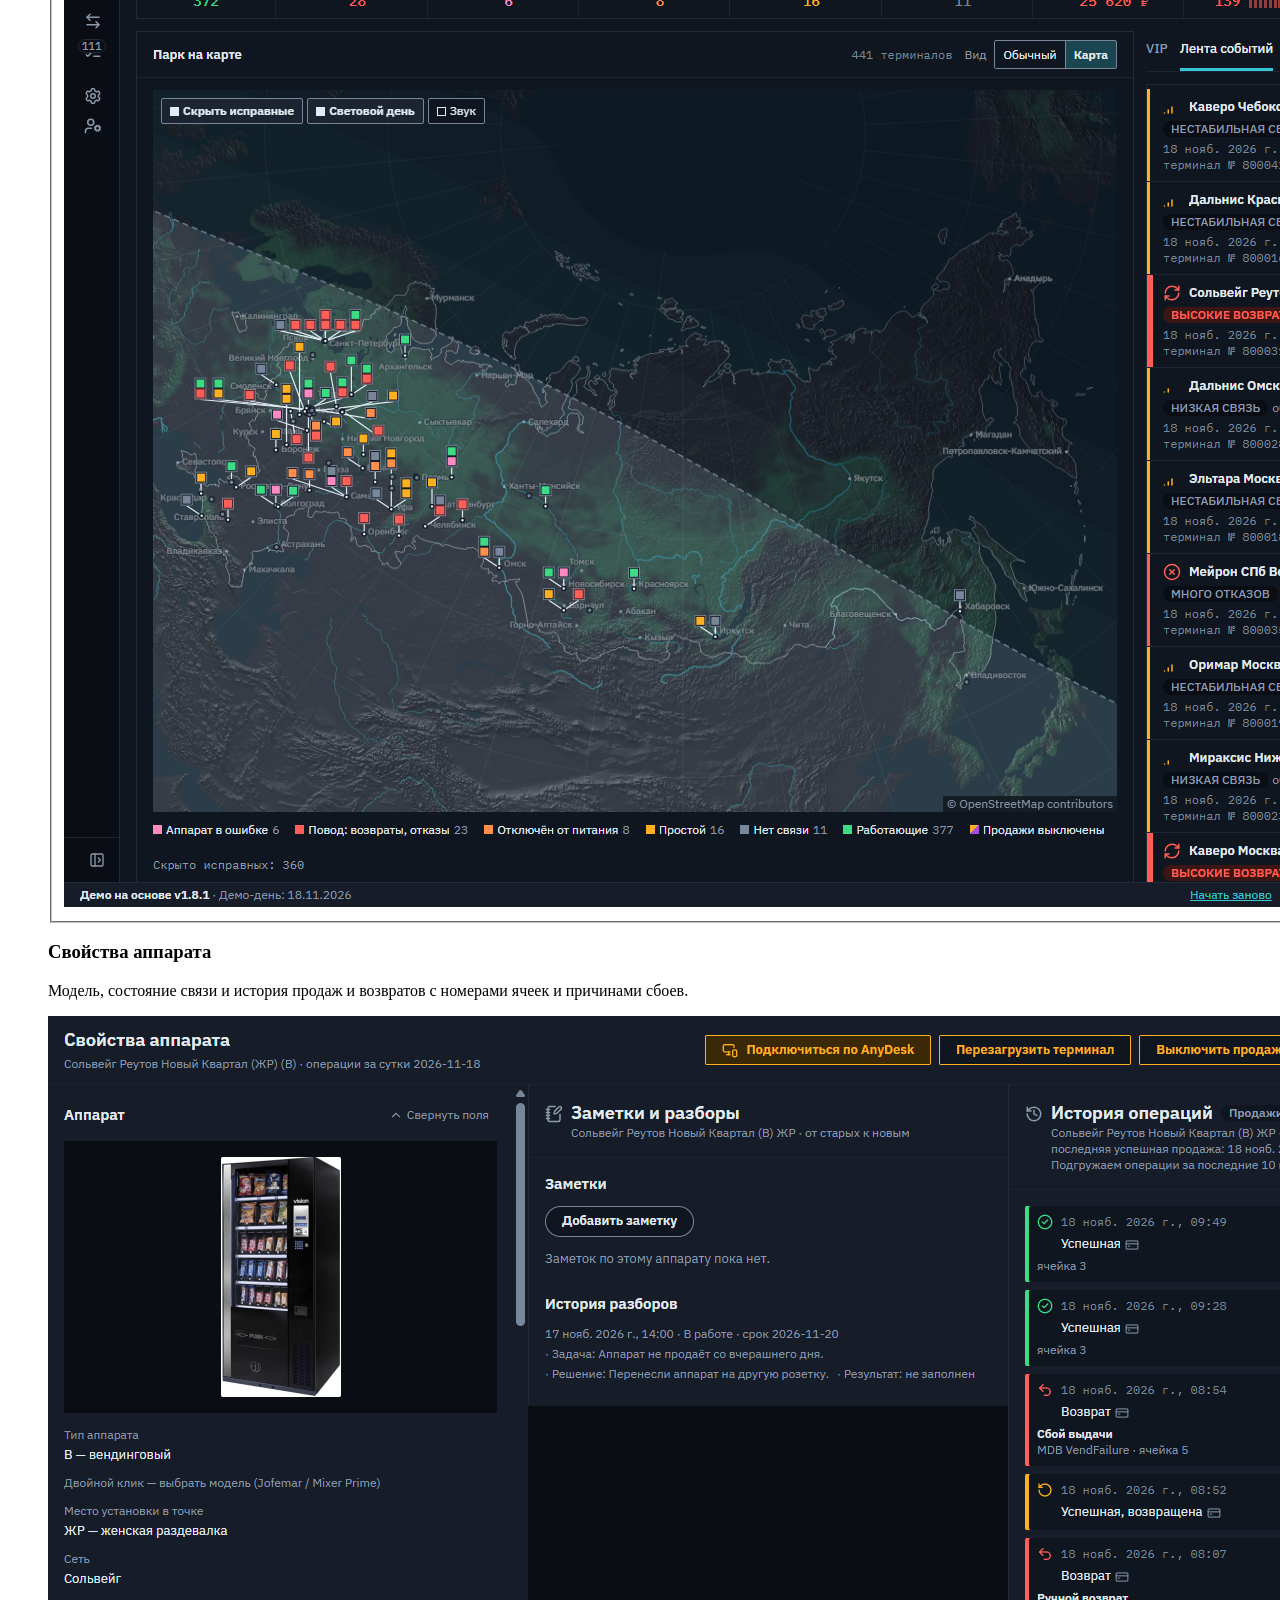
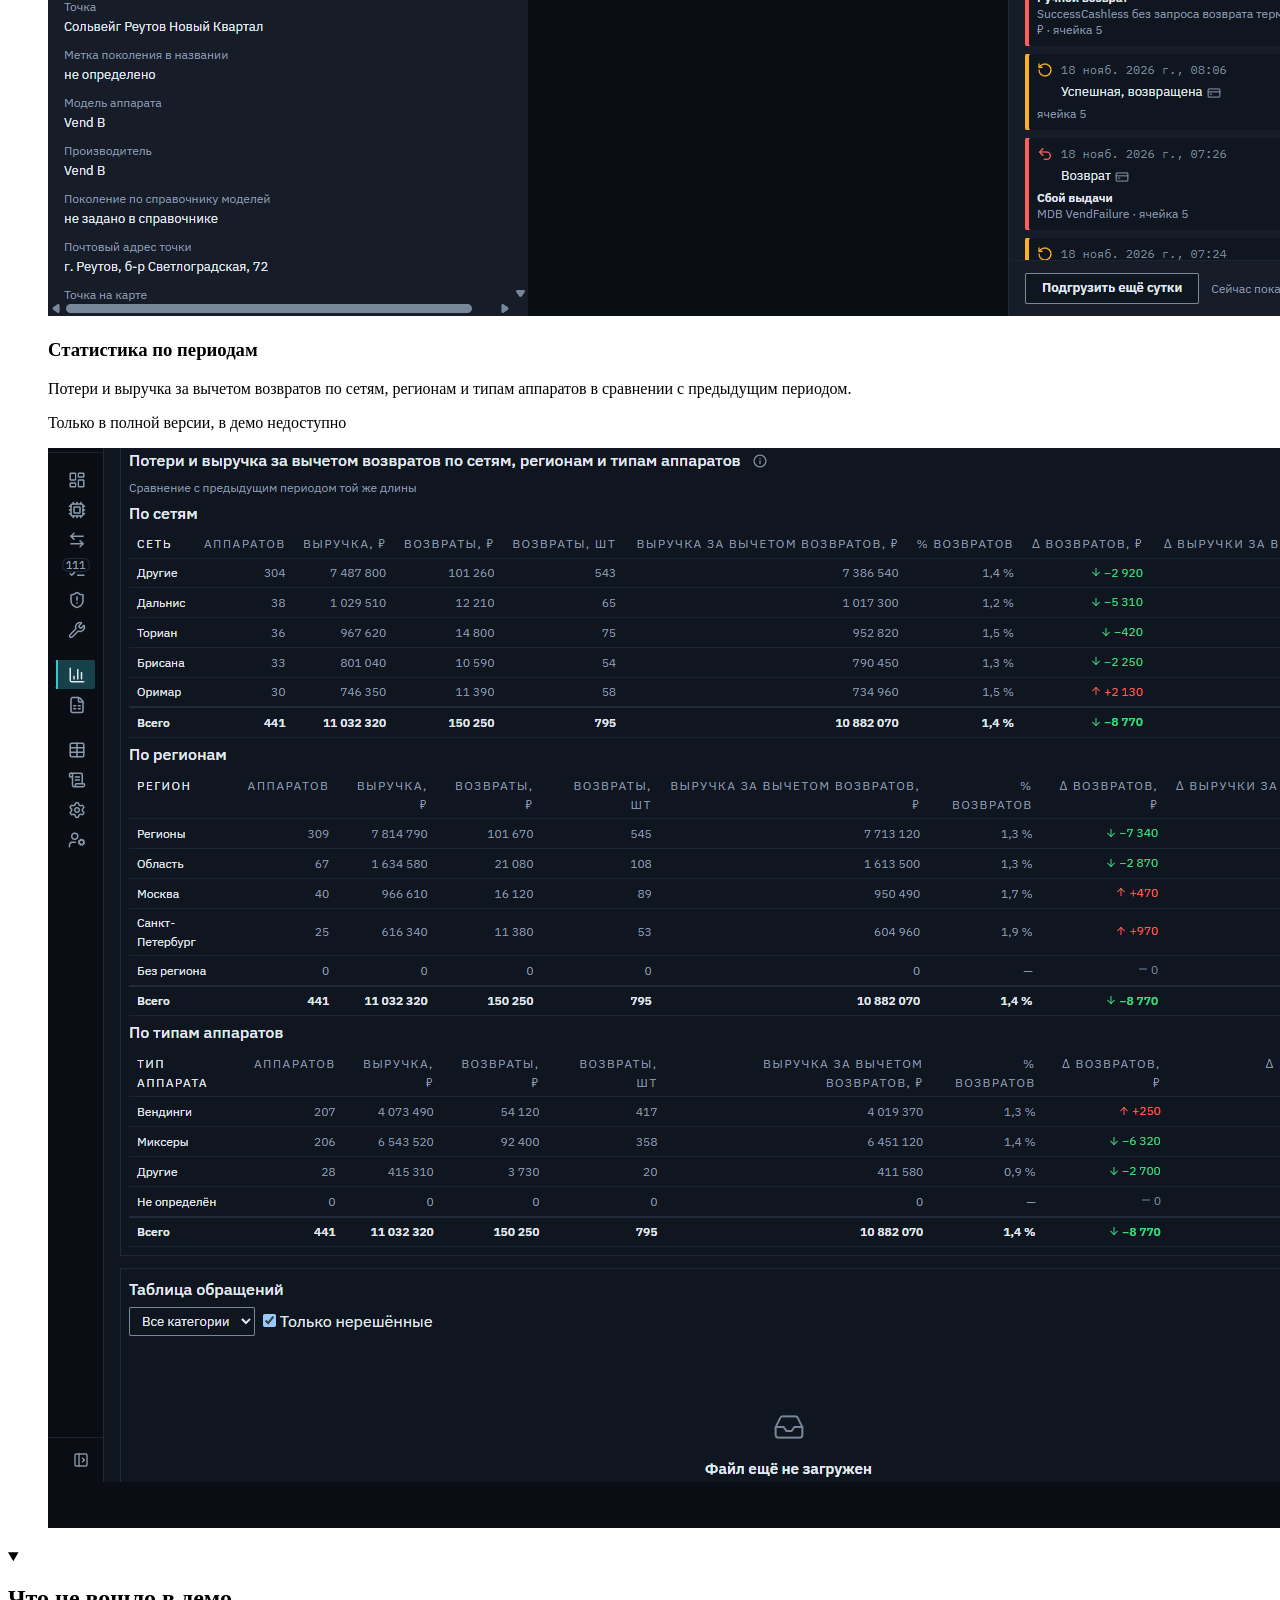
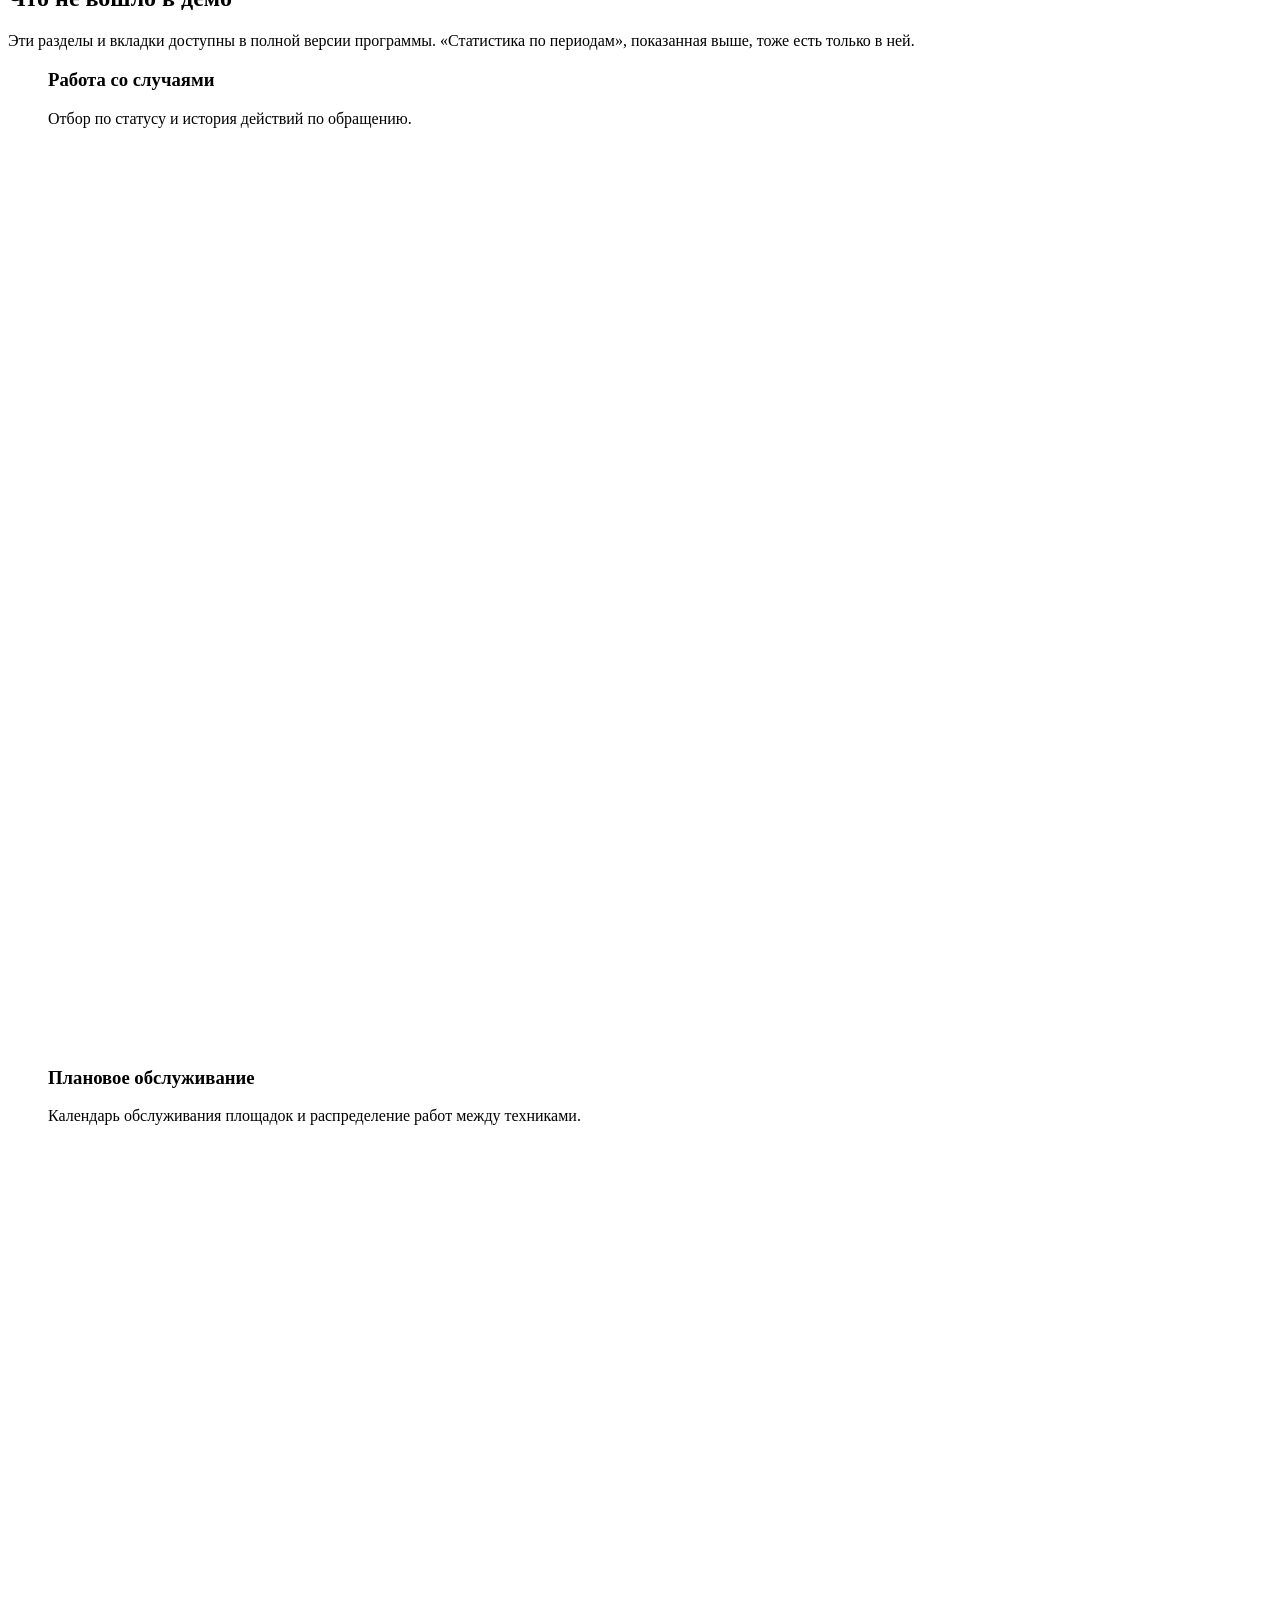
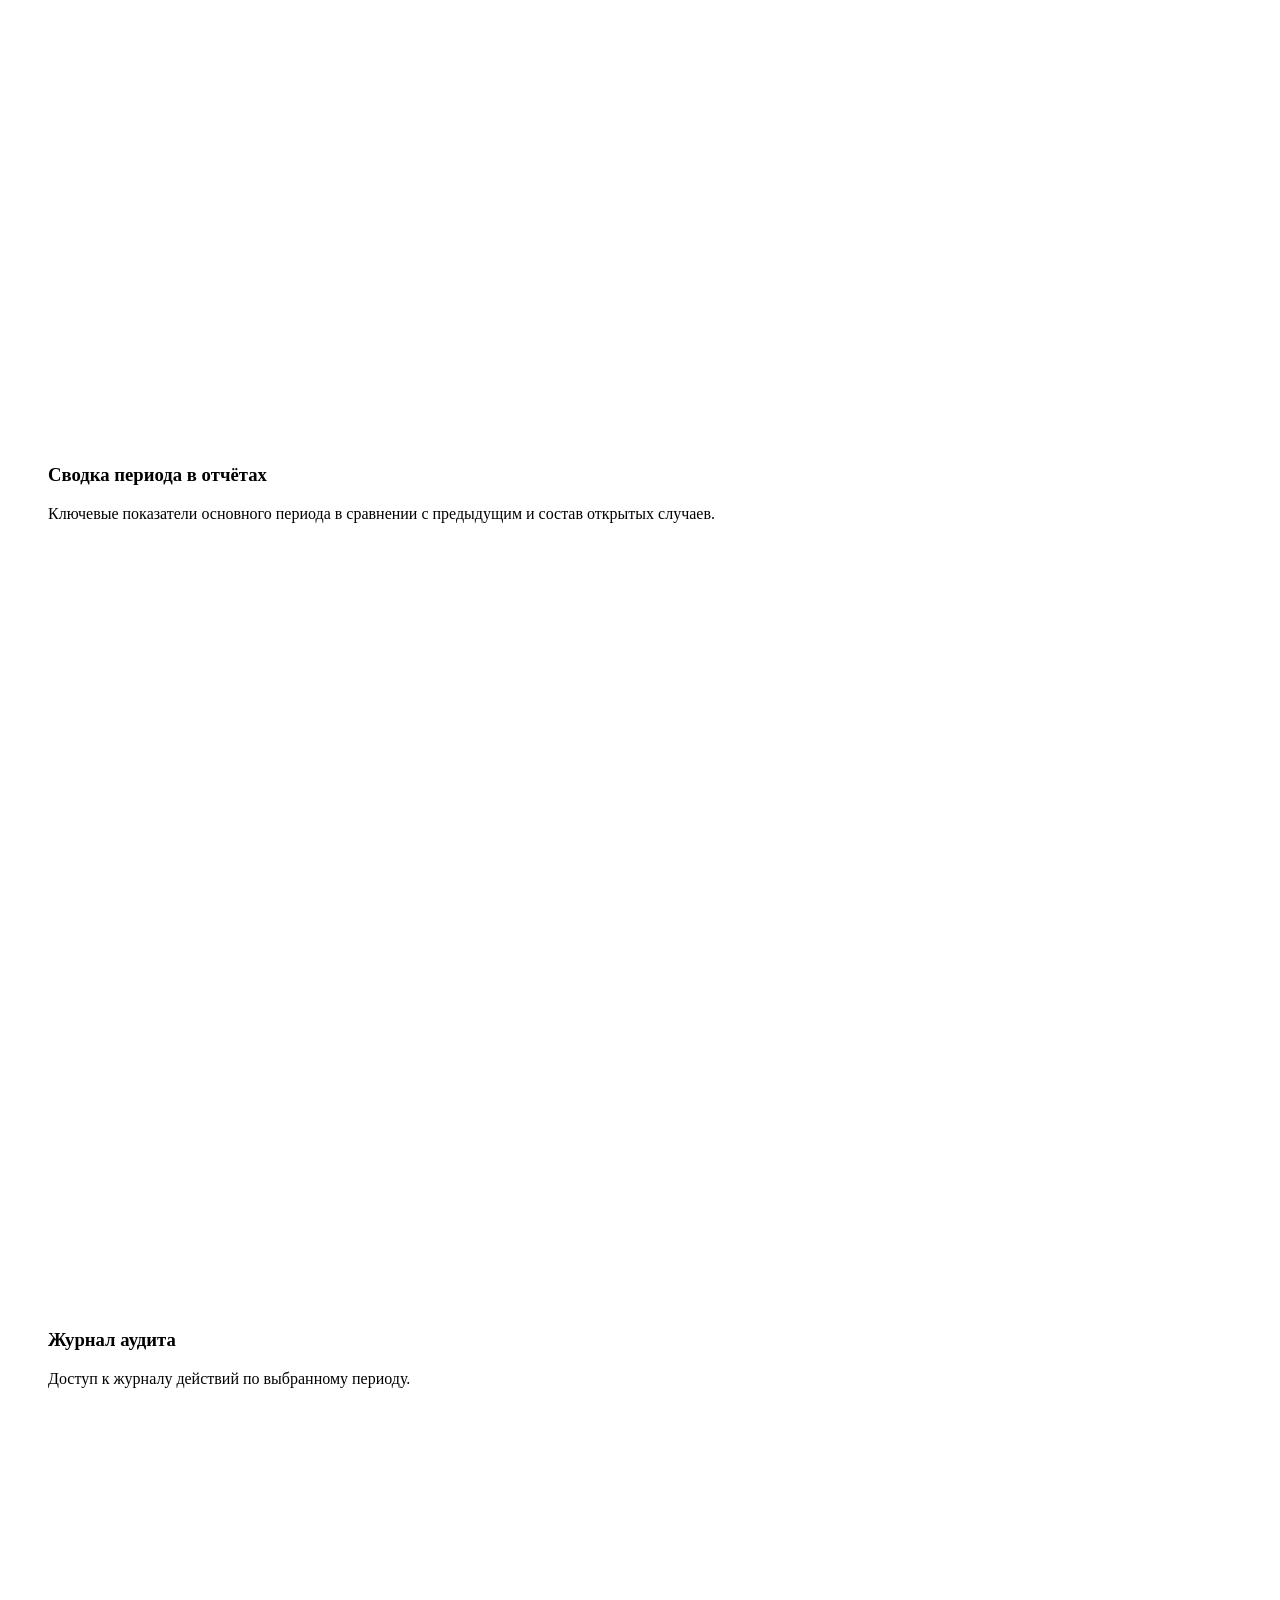
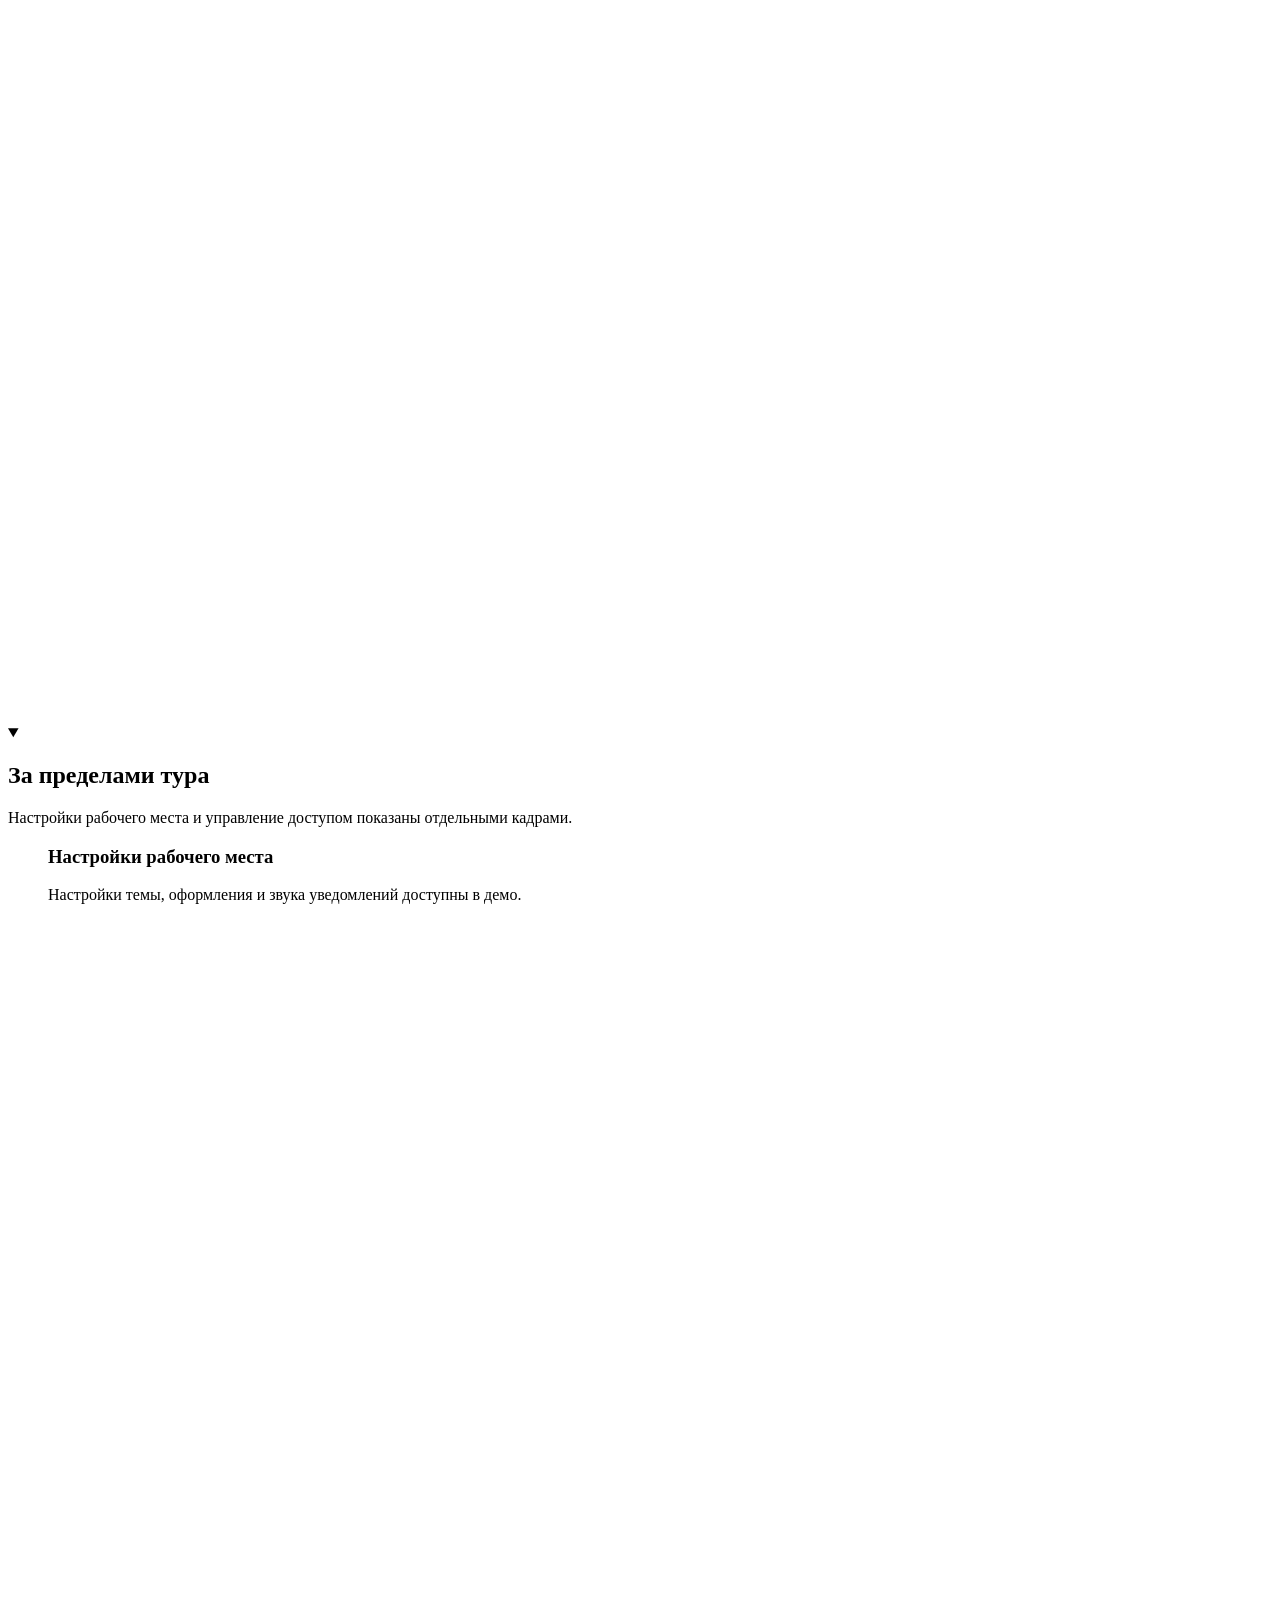
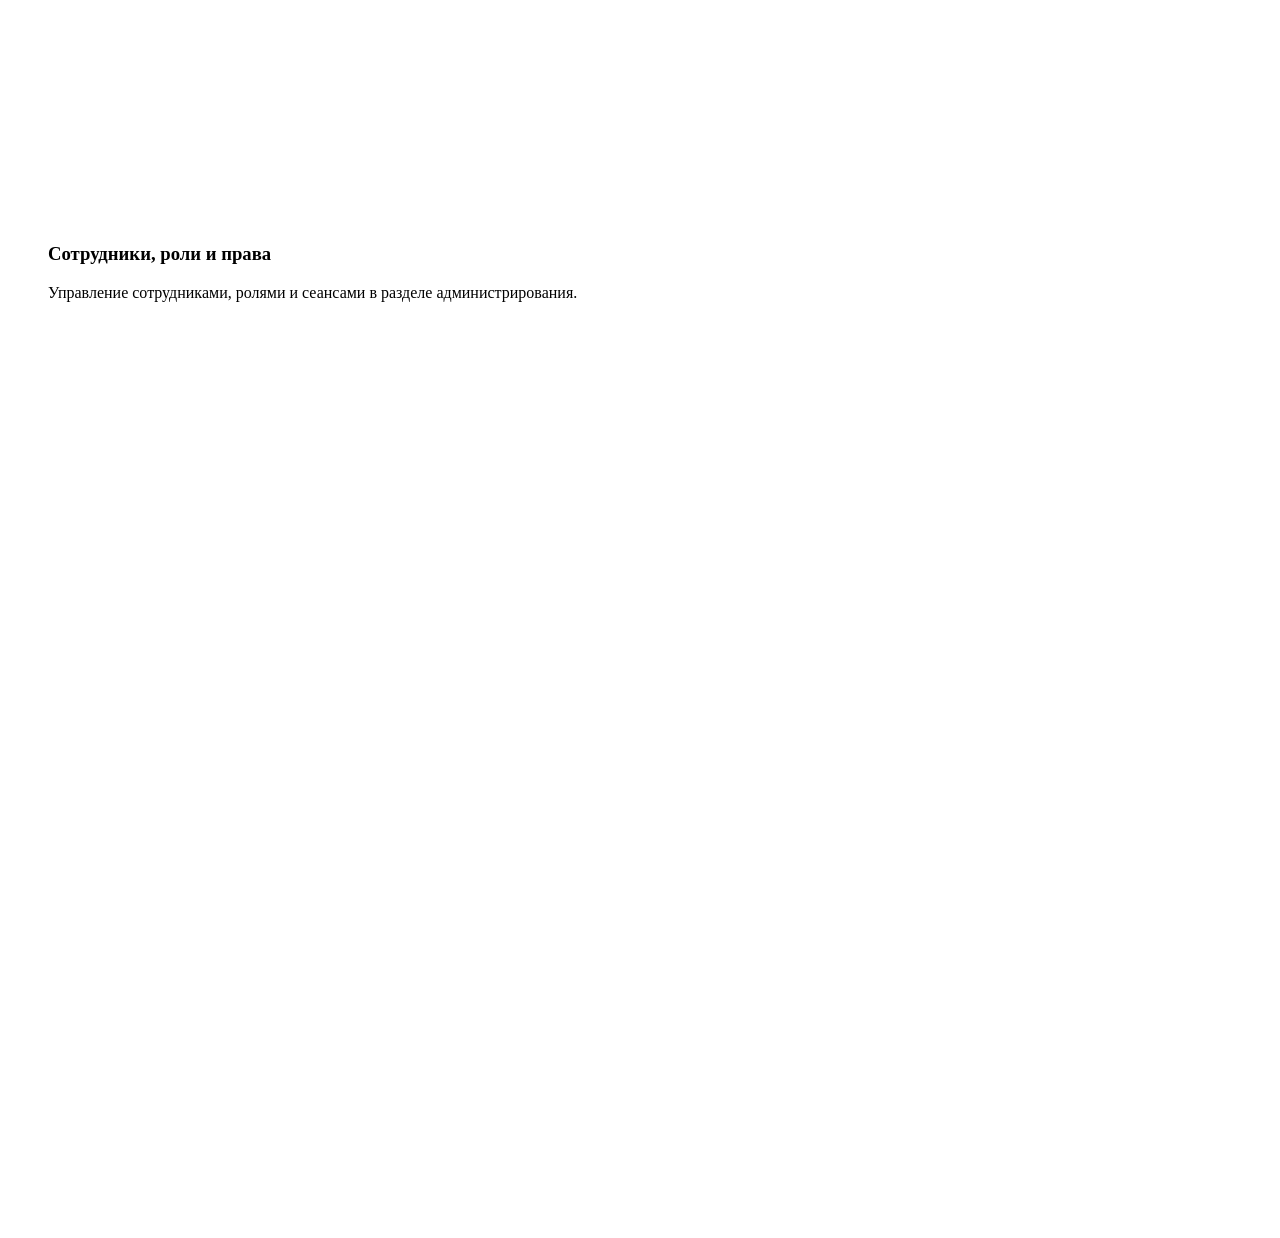
==== commit db1baa81: "site: v1.8.1 357477ed2e56 {   "sourceSha": "265ade26f96852fb33c1b926fb91f8e824e55fe9",   "pinnedTag"" ====
--- a/index.html
+++ b/index.html
@@ -14,7 +14,7 @@
       content="default-src 'self'; script-src 'none'; style-src 'self'; img-src 'self'; font-src 'self'; connect-src 'none'; object-src 'none'; base-uri 'none'; form-action 'none'"
     >
     <title>Vendrail</title>
-    <link rel="stylesheet" crossorigin href="/vendrail-site/assets/landing-B6ltJKPW.css">
+    <link rel="stylesheet" crossorigin href="/vendrail-site/assets/landing-B0Sww2Ft.css">
   <link rel="icon" type="image/svg+xml" href="/vendrail-site/vendrail.svg">
   </head>
   <body>
@@ -33,7 +33,7 @@
     </section>
     <section class="frame-group" aria-labelledby="features">
       <h2 id="features">От всего парка до отдельного аппарата</h2>
-      <p>Откройте карту проблемных точек, затем посмотрите, как устроена история операций отдельного аппарата.</p>
+      <p>Откройте карту проблемных точек, затем посмотрите, как устроена история операций отдельного аппарата. Завершает подборку отчёт «Статистика по периодам»: он есть только в полной версии программы.</p>
       <div class="frame-grid frame-grid-featured"><figure class="frame">
     <figcaption class="frame-copy">
       <h3>Обзор парка</h3>
@@ -59,20 +59,33 @@
     <figcaption class="frame-copy">
       <h3>Свойства аппарата</h3>
       <p>Модель, состояние связи и история продаж и возвратов с номерами ячеек и причинами сбоев.</p>
+      
     </figcaption>
     <picture>
     <source srcset="./screens/machine-properties.webp" type="image/webp">
     <img src="./screens/machine-properties.png" alt="Свойства аппарата Vendrail с изображением модели, историей продаж и возвратов по ячейкам." width="1440" height="900" loading="lazy">
   </picture>
+  </figure>
+<figure class="frame">
+    <figcaption class="frame-copy">
+      <h3>Статистика по периодам</h3>
+      <p>Потери и выручка за вычетом возвратов по сетям, регионам и типам аппаратов в сравнении с предыдущим периодом.</p>
+      <p class="frame-badge">Только в полной версии, в демо недоступно</p>
+    </figcaption>
+    <picture>
+    <source srcset="./screens/statistics.webp" type="image/webp">
+    <img src="./screens/statistics.png" alt="Готовый отчёт о потерях и чистой выручке с обезличенными названиями сетей и разбивкой по регионам и типам аппаратов." width="1440" height="1080" loading="lazy">
+  </picture>
   </figure></div>
     </section>
     <details class="frame-group" id="not-in-demo" open>
     <summary><h2>Что не вошло в демо</h2></summary>
-    <p>Эти разделы и вкладки доступны в полной версии программы.</p>
-    <div class="frame-grid"><figure class="frame">
+    <p>Эти разделы и вкладки доступны в полной версии программы. «Статистика по периодам», показанная выше, тоже есть только в ней.</p>
+    <div class="frame-grid frame-grid-pairs"><figure class="frame">
     <figcaption class="frame-copy">
       <h3>Работа со случаями</h3>
       <p>Отбор по статусу и история действий по обращению.</p>
+      
     </figcaption>
     <picture>
     <source srcset="./screens/incidents.webp" type="image/webp">
@@ -83,6 +96,7 @@
     <figcaption class="frame-copy">
       <h3>Плановое обслуживание</h3>
       <p>Календарь обслуживания площадок и распределение работ между техниками.</p>
+      
     </figcaption>
     <picture>
     <source srcset="./screens/maintenance.webp" type="image/webp">
@@ -93,26 +107,18 @@
     <figcaption class="frame-copy">
       <h3>Сводка периода в отчётах</h3>
       <p>Ключевые показатели основного периода в сравнении с предыдущим и состав открытых случаев.</p>
+      
     </figcaption>
     <picture>
     <source srcset="./screens/reports.webp" type="image/webp">
     <img src="./screens/reports.png" alt="Построенная сводка периода в разделе «Отчёты»: ключевые показатели и состав открытых случаев." width="1440" height="768" loading="lazy">
   </picture>
   </figure>
-<figure class="frame frame-wide">
-    <figcaption class="frame-copy">
-      <h3>Статистика по периодам</h3>
-      <p>Потери и выручка за вычетом возвратов по сетям, регионам и типам аппаратов в сравнении с предыдущим периодом.</p>
-    </figcaption>
-    <picture>
-    <source srcset="./screens/statistics.webp" type="image/webp">
-    <img src="./screens/statistics.png" alt="Готовый отчёт о потерях и чистой выручке с обезличенными названиями сетей и разбивкой по регионам и типам аппаратов." width="1440" height="1080" loading="lazy">
-  </picture>
-  </figure>
 <figure class="frame">
     <figcaption class="frame-copy">
       <h3>Журнал аудита</h3>
       <p>Доступ к журналу действий по выбранному периоду.</p>
+      
     </figcaption>
     <picture>
     <source srcset="./screens/audit.webp" type="image/webp">
@@ -123,10 +129,11 @@
     <details class="frame-group" open>
     <summary><h2>За пределами тура</h2></summary>
     <p>Настройки рабочего места и управление доступом показаны отдельными кадрами.</p>
-    <div class="frame-grid"><figure class="frame">
+    <div class="frame-grid frame-grid-pairs"><figure class="frame">
     <figcaption class="frame-copy">
       <h3>Настройки рабочего места</h3>
       <p>Настройки темы, оформления и звука уведомлений доступны в демо.</p>
+      
     </figcaption>
     <picture>
     <source srcset="./screens/settings.webp" type="image/webp">
@@ -137,6 +144,7 @@
     <figcaption class="frame-copy">
       <h3>Сотрудники, роли и права</h3>
       <p>Управление сотрудниками, ролями и сеансами в разделе администрирования.</p>
+      
     </figcaption>
     <picture>
     <source srcset="./screens/admin.webp" type="image/webp">
